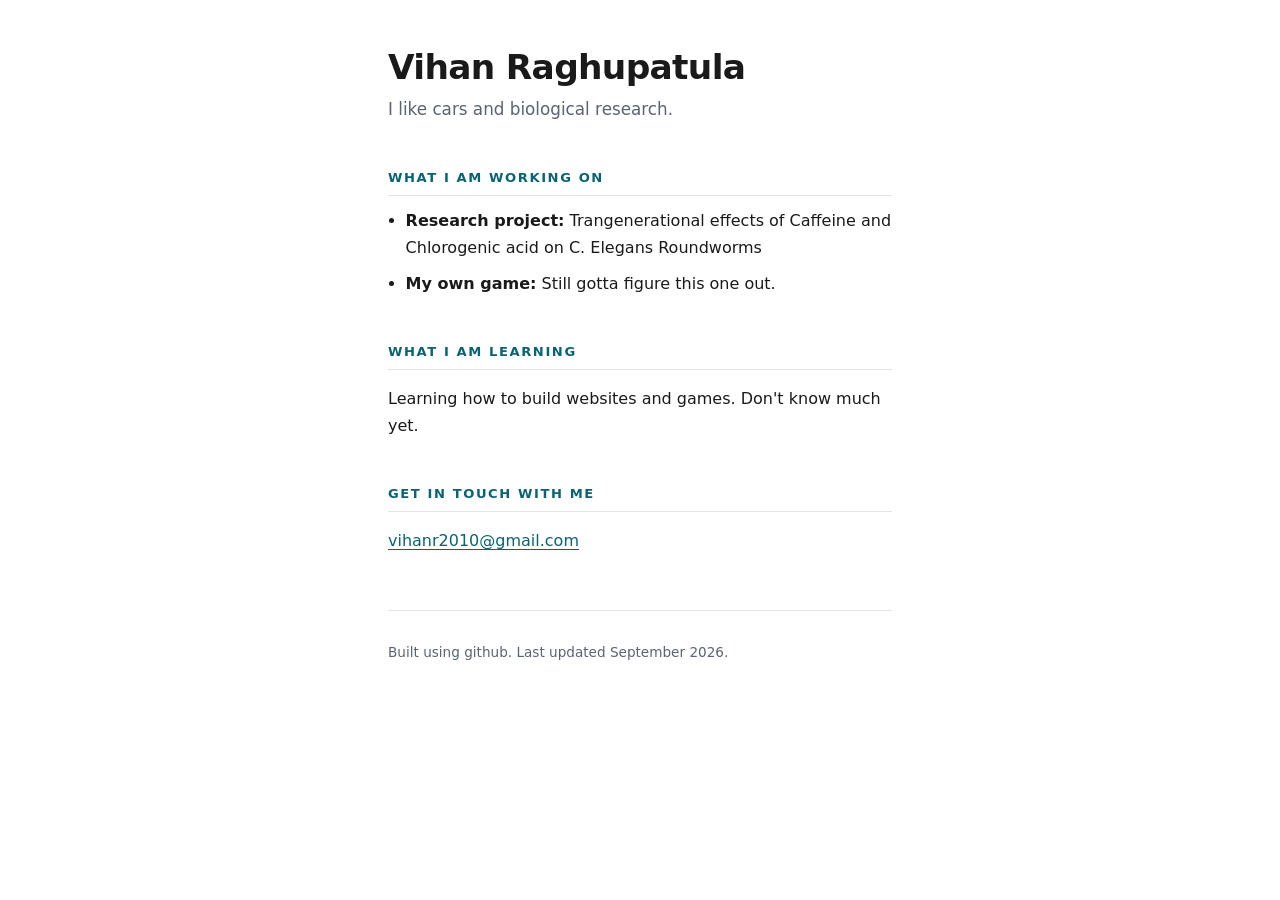
==== index.html @ f2534798 "MORE INFO" ====
<!doctype html>
<html lang="en">

<head>
  <meta charset="utf-8">
  <meta name="viewport" content="width=device-width, initial-scale=1">

  <!-- CHANGE THIS. It is the name on the browser tab, and it is what Google shows. -->
  <title>Vihan Raghupatula — What I'm doing</title>

  <!-- CHANGE THIS TOO. One sentence. It is what shows under your link when someone shares it. -->
  <meta name="description" content="About me">

  <link rel="stylesheet" href="styles.css">
</head>

<body>

  <header>
    <!-- Exactly ONE h1 on the page. It is your name. -->
    <h1>Vihan Raghupatula</h1>
    <p class="tagline">I like cars and biological research.</p>
  </header>

  <main>

    <section>
      <h2>What I am working on</h2>
      <ul>
        <li><strong>Research project:</strong> Trangenerational effects of Caffeine and Chlorogenic acid on C. Elegans Roundworms</li>
        <li><strong>My own game:</strong> Still gotta figure this one out.</li>
      </ul>
    </section>

    <section>
      <h2>What I am learning</h2>
      <p>
        Learning how to build websites and games. Don't know much yet.
      </p>
    </section>

    <section>
      <h2>Get in touch with me</h2>
      <!--
        Put an email you will still control after graduation. If you only have the school one
        today, that is fine — put it in, and change it later. That is what commits are for.
      -->
      <p><a href="mailto:vihanr2010@gmail.com">vihanr2010@gmail.com</a></p>
    </section>

  </main>

  <footer>
    <p>Built using github. Last updated <!-- change this when you change the page --> September 2026.</p>
  </footer>

</body>

</html>
---- styles.css ----
/* ============================================================
   styles.css — this is YOURS to change. That is the point.
   Every value below is a decision somebody made. Change one,
   commit, and look at what happened.
   ============================================================ */

/* The custom properties. Change a colour ONCE here and it
   changes everywhere it is used further down. */
:root {
  --ink:        #1a1a1a;   /* body text */
  --muted:      #5a6472;   /* quieter text */
  --accent:     #0a6373;   /* links and rules — make this yours */
  --paper:      #ffffff;
  --line:       #e2e6ec;
  --measure:    34rem;     /* how wide a line of text gets before it wraps */
}

/* A sensible reset. Without border-box, padding makes boxes
   wider than you asked for, and nothing lines up. */
*, *::before, *::after { box-sizing: border-box; }

body {
  margin: 0 auto;
  padding: 3rem 1.25rem 4rem;
  max-width: var(--measure);
  background: var(--paper);
  color: var(--ink);
  font: 1rem/1.65 system-ui, -apple-system, "Segoe UI", Roboto, sans-serif;
}

h1 {
  margin: 0;
  font-size: 2.15rem;
  line-height: 1.15;
  letter-spacing: -0.02em;
}

.tagline {
  margin: 0.5rem 0 0;
  color: var(--muted);
  font-size: 1.05rem;
}

h2 {
  margin: 2.75rem 0 0.75rem;
  padding-bottom: 0.4rem;
  border-bottom: 1px solid var(--line);
  font-size: 0.82rem;
  font-weight: 700;
  letter-spacing: 0.12em;
  text-transform: uppercase;
  color: var(--accent);
}

ul { margin: 0; padding-left: 1.1rem; }
li { margin-bottom: 0.6rem; }

a {
  color: var(--accent);
  text-underline-offset: 3px;
}
a:hover { text-decoration: none; }

footer {
  margin-top: 3.5rem;
  padding-top: 1rem;
  border-top: 1px solid var(--line);
  color: var(--muted);
  font-size: 0.85rem;
}

/* Someone reading this on a phone is the common case, not the
   edge case. Test it there before you call the page done. */
@media (max-width: 30rem) {
  body { padding-top: 2rem; }
  h1   { font-size: 1.8rem; }
}
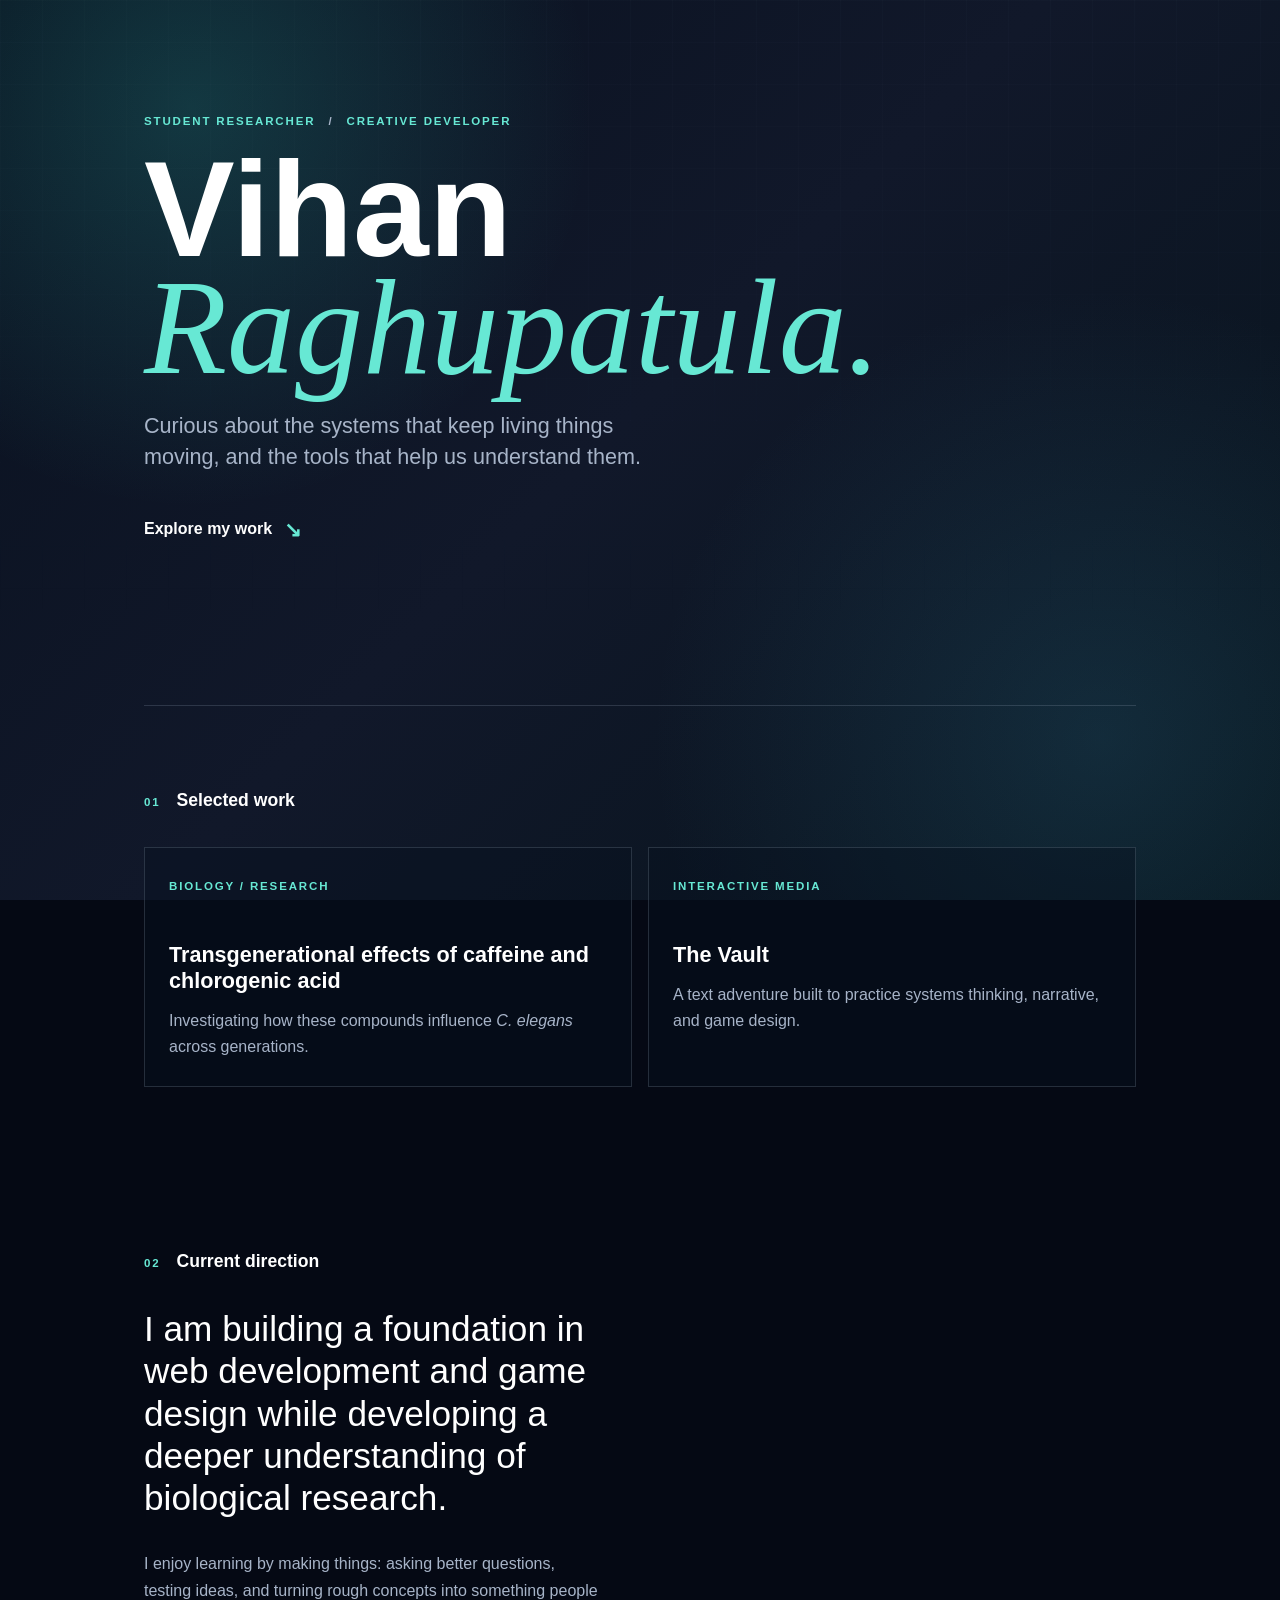
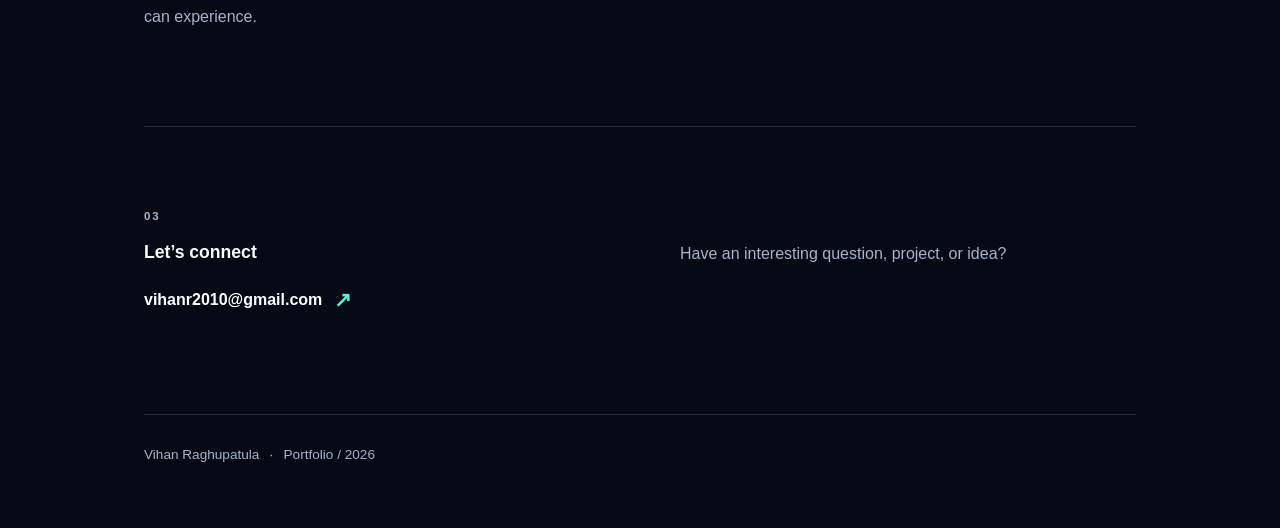
==== commit 3f7c87ce: "PEAK" ====
--- a/index.html
+++ b/index.html
@@ -5,53 +5,70 @@
   <meta charset="utf-8">
   <meta name="viewport" content="width=device-width, initial-scale=1">
 
-  <!-- CHANGE THIS. It is the name on the browser tab, and it is what Google shows. -->
-  <title>Vihan Raghupatula — What I'm doing</title>
+  <title>Vihan Raghupatula | Student Researcher &amp; Developer</title>
 
-  <!-- CHANGE THIS TOO. One sentence. It is what shows under your link when someone shares it. -->
-  <meta name="description" content="About me">
+  <meta name="description"
+    content="The portfolio of Vihan Raghupatula, a student researcher and developer exploring biology, games, and the web.">
 
   <link rel="stylesheet" href="styles.css">
 </head>
 
 <body>
 
-  <header>
-    <!-- Exactly ONE h1 on the page. It is your name. -->
-    <h1>Vihan Raghupatula</h1>
-    <p class="tagline">I like cars and biological research.</p>
+  <header class="hero">
+    <p class="eyebrow">Student researcher <span>/</span> creative developer</p>
+    <h1>Vihan<br><em>Raghupatula.</em></h1>
+    <p class="tagline">Curious about the systems that keep living things moving, and the tools that help us understand
+      them.</p>
+    <a class="hero-link" href="#work">Explore my work <span aria-hidden="true">↘</span></a>
   </header>
 
   <main>
 
-    <section>
-      <h2>What I am working on</h2>
+    <section id="work" class="work-section">
+      <div class="section-heading">
+        <p class="section-number">01</p>
+        <h2>Selected work</h2>
+      </div>
       <ul>
-        <li><strong>Research project:</strong> Trangenerational effects of Caffeine and Chlorogenic acid on C. Elegans Roundworms</li>
-        <li><strong>My own game:</strong> Still gotta figure this one out.</li>
+        <li class="project">
+          <span class="project-type">Biology / Research</span>
+          <strong>Transgenerational effects of caffeine and chlorogenic acid</strong>
+          <p>Investigating how these compounds influence <em>C. elegans</em> across generations.</p>
+        </li>
+        <li class="project">
+          <span class="project-type">Interactive media</span>
+          <strong>The Vault</strong>
+          <p>A text adventure built to practice systems thinking, narrative, and game design.</p>
+        </li>
       </ul>
     </section>
 
-    <section>
-      <h2>What I am learning</h2>
-      <p>
-        Learning how to build websites and games. Don't know much yet.
-      </p>
+    <section class="about-section">
+      <div class="section-heading">
+        <p class="section-number">02</p>
+        <h2>Current direction</h2>
+      </div>
+      <p class="statement">I am building a foundation in web development and game design while developing a deeper
+        understanding of biological research.</p>
+      <p class="supporting-text">I enjoy learning by making things: asking better questions, testing ideas, and turning
+        rough concepts into something people can experience.</p>
     </section>
 
-    <section>
-      <h2>Get in touch with me</h2>
-      <!--
-        Put an email you will still control after graduation. If you only have the school one
-        today, that is fine — put it in, and change it later. That is what commits are for.
-      -->
-      <p><a href="mailto:vihanr2010@gmail.com">vihanr2010@gmail.com</a></p>
+    <section class="contact-section">
+      <div>
+        <p class="section-number">03</p>
+        <h2>Let’s connect</h2>
+      </div>
+      <p>Have an interesting question, project, or idea?</p>
+      <a class="contact-link" href="mailto:vihanr2010@gmail.com">vihanr2010@gmail.com <span
+          aria-hidden="true">↗</span></a>
     </section>
 
   </main>
 
   <footer>
-    <p>Built using github. Last updated <!-- change this when you change the page --> September 2026.</p>
+    <p>Vihan Raghupatula <span>·</span> Portfolio / 2026</p>
   </footer>
 
 </body>
--- a/styles.css
+++ b/styles.css
@@ -7,71 +7,314 @@
 /* The custom properties. Change a colour ONCE here and it
    changes everywhere it is used further down. */
 :root {
-  --ink:        #1a1a1a;   /* body text */
-  --muted:      #5a6472;   /* quieter text */
-  --accent:     #0a6373;   /* links and rules — make this yours */
-  --paper:      #ffffff;
-  --line:       #e2e6ec;
-  --measure:    34rem;     /* how wide a line of text gets before it wraps */
+  --ink: #ffffff;
+  --muted: #a7b4c8;
+  --accent: #67e8d4;
+  --paper: #09111f;
+  --line: #4ba3c7;
+  --measure: 70rem;
+  --soft-line: rgba(167, 180, 200, 0.2);
 }
 
 /* A sensible reset. Without border-box, padding makes boxes
    wider than you asked for, and nothing lines up. */
-*, *::before, *::after { box-sizing: border-box; }
+html {
+  min-height: 100%;
+  background: #050914;
+}
+
+*,
+*::before,
+*::after {
+  box-sizing: border-box;
+}
 
 body {
+  position: relative;
+  isolation: isolate;
+  min-height: 100vh;
   margin: 0 auto;
-  padding: 3rem 1.25rem 4rem;
+  padding: 2.5rem clamp(1.25rem, 5vw, 5rem) 3rem;
   max-width: var(--measure);
-  background: var(--paper);
+  background: transparent;
   color: var(--ink);
-  font: 1rem/1.65 system-ui, -apple-system, "Segoe UI", Roboto, sans-serif;
+  font: 1rem/1.65 "Avenir Next", "Segoe UI", sans-serif;
+}
+
+body::before,
+body::after {
+  position: fixed;
+  inset: 0;
+  z-index: -1;
+  pointer-events: none;
+  content: "";
+}
+
+body::before {
+  background:
+    radial-gradient(circle at 15% 12%, rgba(50, 205, 190, 0.2), transparent 25rem),
+    radial-gradient(circle at 86% 82%, rgba(54, 132, 165, 0.2), transparent 28rem),
+    linear-gradient(135deg, #09111f 0%, #11182a 48%, #07141c 100%);
+  animation: atmosphere 14s ease-in-out infinite alternate;
+}
+
+body::after {
+  opacity: 0.3;
+  background-image:
+    linear-gradient(rgba(167, 180, 200, 0.08) 1px, transparent 1px),
+    linear-gradient(90deg, rgba(167, 180, 200, 0.08) 1px, transparent 1px);
+  background-size: 42px 42px;
+  mask-image: linear-gradient(to bottom, black, transparent 82%);
+}
+
+@keyframes atmosphere {
+  from {
+    filter: hue-rotate(0deg) saturate(0.95);
+  }
+
+  to {
+    filter: hue-rotate(6deg) saturate(1.15);
+  }
 }
 
 h1 {
-  margin: 0;
-  font-size: 2.15rem;
-  line-height: 1.15;
-  letter-spacing: -0.02em;
+  max-width: 9ch;
+  margin: 1.25rem 0 1.5rem;
+  font-size: clamp(4rem, 11vw, 8.5rem);
+  line-height: 0.86;
+  letter-spacing: 0;
+  font-weight: 600;
+}
+
+h1 em {
+  color: var(--accent);
+  font-family: Georgia, serif;
+  font-weight: 400;
 }
 
 .tagline {
-  margin: 0.5rem 0 0;
+  max-width: 32rem;
+  margin: 0;
   color: var(--muted);
-  font-size: 1.05rem;
+  font-size: clamp(1.1rem, 2vw, 1.35rem);
+  line-height: 1.45;
+}
+
+.hero {
+  min-height: 74vh;
+  padding: 8vh 0 5rem;
+  border-bottom: 1px solid var(--soft-line);
+}
+
+.eyebrow,
+.project-type,
+.section-number {
+  margin: 0;
+  color: var(--accent);
+  font-size: 0.72rem;
+  font-weight: 700;
+  letter-spacing: 0.16em;
+  text-transform: uppercase;
+}
+
+.eyebrow span {
+  margin: 0 0.5rem;
+  color: var(--muted);
+}
+
+.hero-link,
+.contact-link {
+  display: inline-flex;
+  align-items: center;
+  gap: 0.75rem;
+  margin-top: 2.5rem;
+  color: var(--ink);
+  font-weight: 700;
+  text-decoration: none;
+}
+
+.hero-link span,
+.contact-link span {
+  color: var(--accent);
+  font-size: 1.3em;
+  transition: transform 180ms ease;
+}
+
+.hero-link:hover span,
+.contact-link:hover span {
+  transform: translate(0.2rem, 0.2rem);
+}
+
+main {
+  display: grid;
+  grid-template-columns: 1fr 1fr;
+  gap: 0 5rem;
+}
+
+.work-section,
+.about-section,
+.contact-section {
+  padding: 5rem 0;
+}
+
+.work-section {
+  grid-column: 1 / -1;
+}
+
+.section-heading {
+  display: flex;
+  align-items: baseline;
+  gap: 1rem;
+  margin-bottom: 2rem;
 }
 
 h2 {
-  margin: 2.75rem 0 0.75rem;
-  padding-bottom: 0.4rem;
-  border-bottom: 1px solid var(--line);
-  font-size: 0.82rem;
+  margin: 0;
+  font-size: 1.1rem;
   font-weight: 700;
-  letter-spacing: 0.12em;
-  text-transform: uppercase;
-  color: var(--accent);
-}
-
-ul { margin: 0; padding-left: 1.1rem; }
-li { margin-bottom: 0.6rem; }
+  letter-spacing: 0;
+}
+
+ul {
+  display: grid;
+  grid-template-columns: repeat(2, 1fr);
+  gap: 1rem;
+  margin: 0;
+  padding: 0;
+  list-style: none;
+}
+
+.project {
+  min-height: 15rem;
+  padding: 1.5rem;
+  border: 1px solid var(--soft-line);
+  background: rgba(9, 17, 31, 0.42);
+  transition: border-color 180ms ease, transform 180ms ease;
+}
+
+.project:hover {
+  border-color: var(--accent);
+  transform: translateY(-0.25rem);
+}
+
+.project strong {
+  display: block;
+  margin-top: 2.75rem;
+  font-size: 1.35rem;
+  line-height: 1.2;
+}
+
+.project p,
+.contact-section p,
+.supporting-text {
+  color: var(--muted);
+}
+
+.project p {
+  margin: 0.85rem 0 0;
+}
+
+.statement {
+  margin: 0;
+  font-size: clamp(1.45rem, 3vw, 2.2rem);
+  line-height: 1.2;
+}
+
+.supporting-text {
+  margin-top: 2rem;
+}
+
+.contact-section {
+  grid-column: 1 / -1;
+  display: grid;
+  grid-template-columns: 1fr 1fr;
+  gap: 0 5rem;
+  border-top: 1px solid var(--soft-line);
+}
+
+.contact-section h2 {
+  margin-top: 0.75rem;
+}
+
+.contact-section>p {
+  margin: 0;
+  align-self: end;
+}
+
+.contact-link {
+  margin-top: 1rem;
+}
 
 a {
   color: var(--accent);
   text-underline-offset: 3px;
 }
-a:hover { text-decoration: none; }
+
+a:hover {
+  text-decoration: none;
+}
 
 footer {
-  margin-top: 3.5rem;
+  margin-top: 1rem;
   padding-top: 1rem;
-  border-top: 1px solid var(--line);
+  border-top: 1px solid var(--soft-line);
   color: var(--muted);
   font-size: 0.85rem;
+}
+
+footer span {
+  padding: 0 0.4rem;
+  color: var(--accent);
 }
 
 /* Someone reading this on a phone is the common case, not the
    edge case. Test it there before you call the page done. */
 @media (max-width: 30rem) {
-  body { padding-top: 2rem; }
-  h1   { font-size: 1.8rem; }
-}
+  body {
+    padding-top: 1.5rem;
+  }
+
+  h1 {
+    font-size: 4.5rem;
+  }
+
+  .hero {
+    min-height: 78vh;
+  }
+
+  main,
+  .contact-section,
+  ul {
+    grid-template-columns: 1fr;
+  }
+
+  .work-section,
+  .about-section,
+  .contact-section {
+    padding: 3.5rem 0;
+  }
+
+  .contact-section>p {
+    margin-top: 2rem;
+  }
+
+  .project {
+    min-height: auto;
+  }
+
+  .project strong {
+    margin-top: 2rem;
+  }
+}
+
+@media (prefers-reduced-motion: reduce) {
+
+  *,
+  *::before,
+  *::after {
+    scroll-behavior: auto !important;
+    animation-duration: 0.01ms !important;
+    animation-iteration-count: 1 !important;
+    transition-duration: 0.01ms !important;
+  }
+}
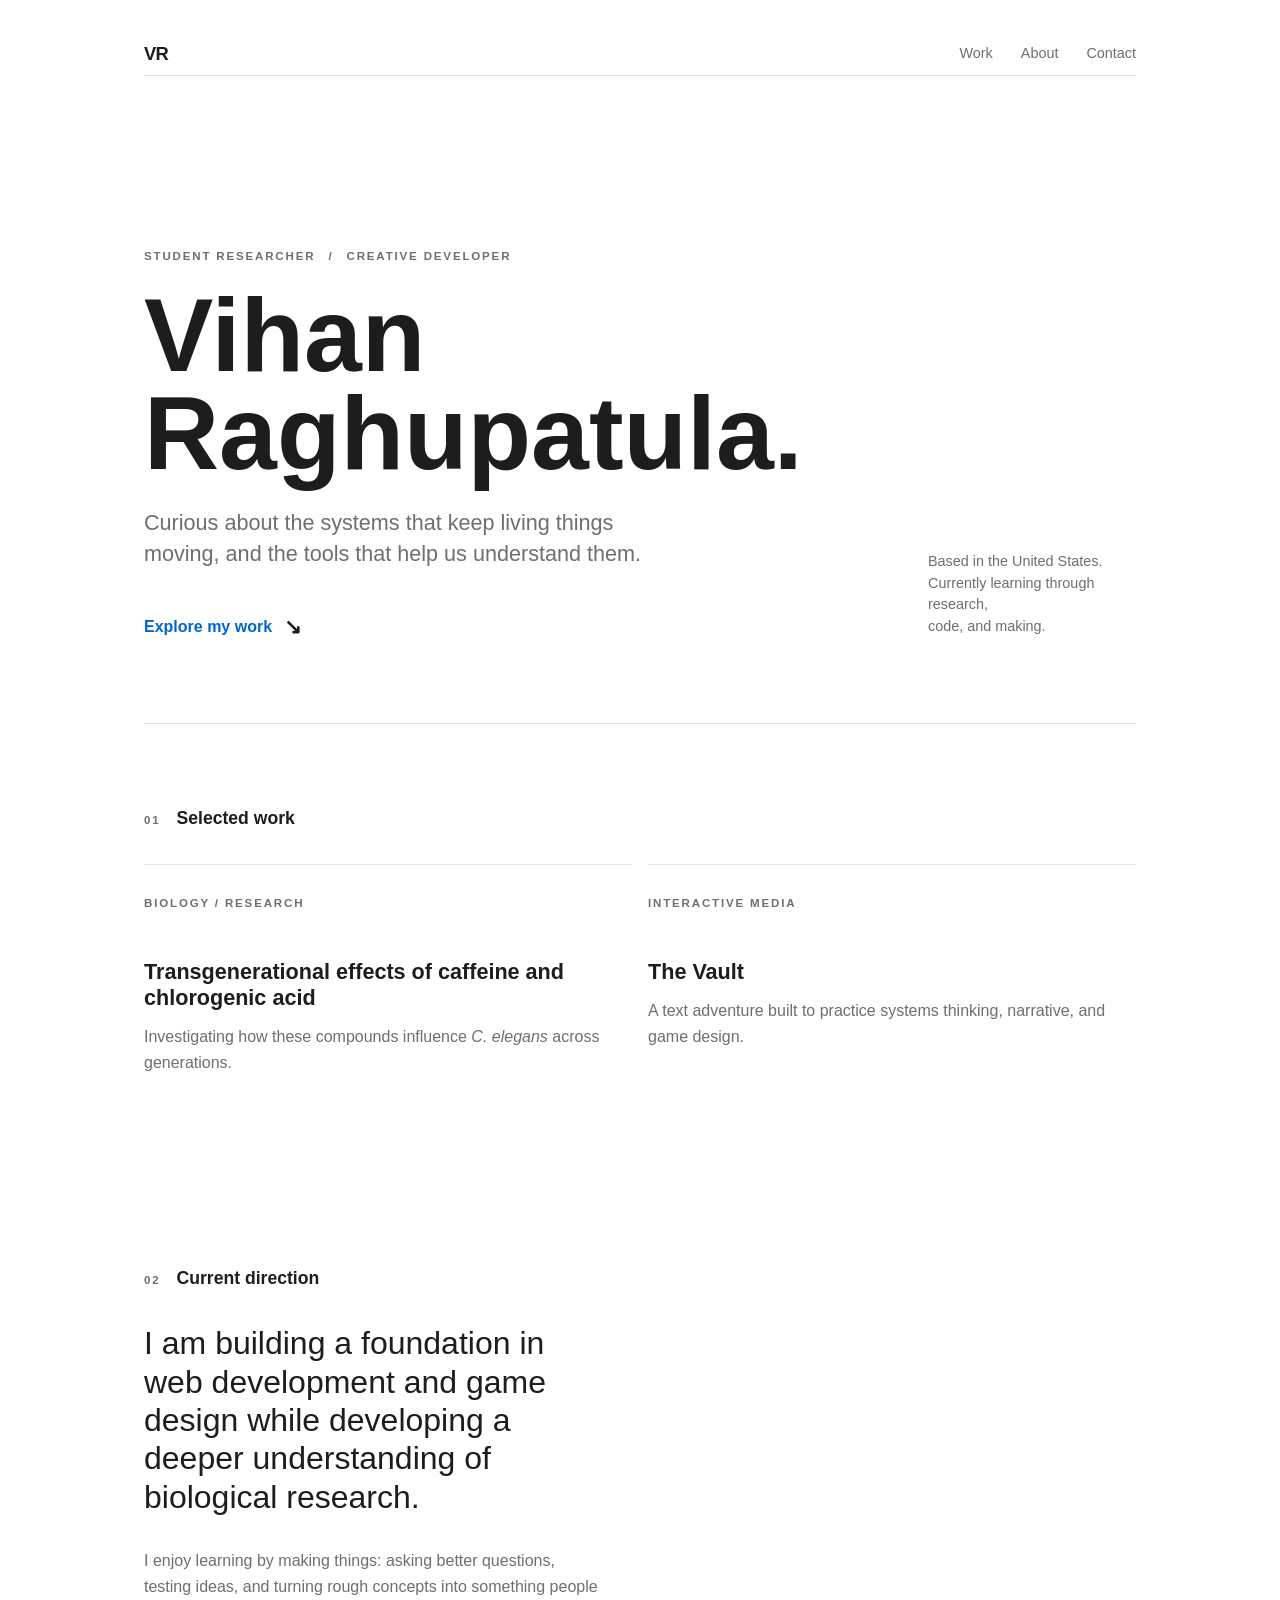
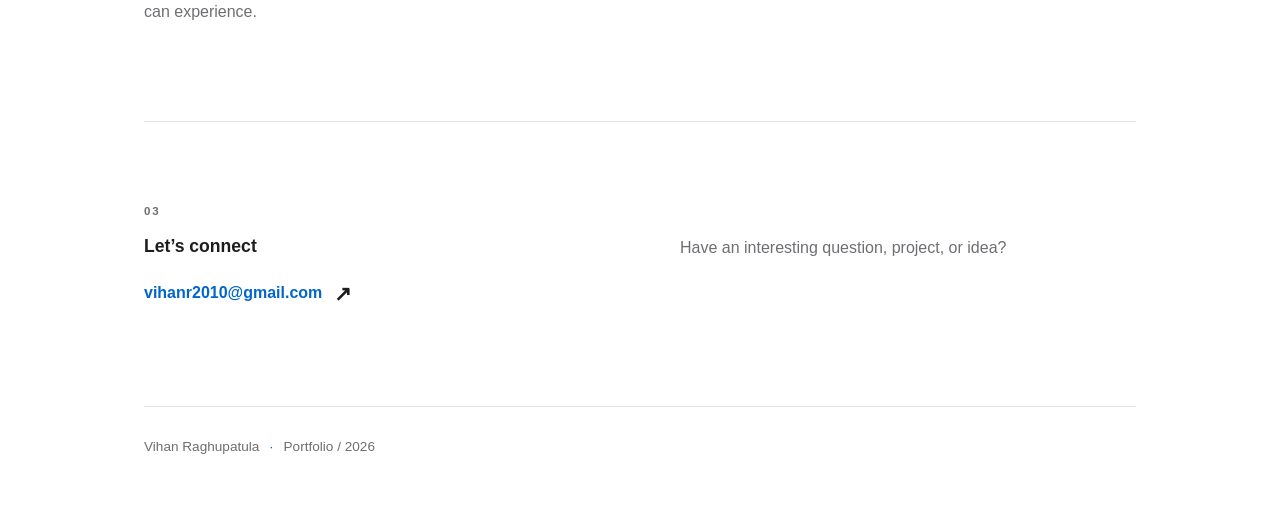
==== commit 785e4831: "APPLE" ====
--- a/index.html
+++ b/index.html
@@ -15,12 +15,24 @@
 
 <body>
 
+  <nav class="site-nav" aria-label="Primary navigation">
+    <a class="brand" href="index.html">VR</a>
+    <div class="nav-links">
+      <a href="#work">Work</a>
+      <a href="#about">About</a>
+      <a href="#contact">Contact</a>
+    </div>
+  </nav>
+
   <header class="hero">
-    <p class="eyebrow">Student researcher <span>/</span> creative developer</p>
-    <h1>Vihan<br><em>Raghupatula.</em></h1>
-    <p class="tagline">Curious about the systems that keep living things moving, and the tools that help us understand
-      them.</p>
-    <a class="hero-link" href="#work">Explore my work <span aria-hidden="true">↘</span></a>
+    <div class="hero-copy">
+      <p class="eyebrow">Student researcher <span>/</span> creative developer</p>
+      <h1>Vihan<br><em>Raghupatula.</em></h1>
+      <p class="tagline">Curious about the systems that keep living things moving, and the tools that help us understand
+        them.</p>
+      <a class="hero-link" href="#work">Explore my work <span aria-hidden="true">↘</span></a>
+    </div>
+    <p class="hero-note">Based in the United States.<br>Currently learning through research,<br>code, and making.</p>
   </header>
 
   <main>
@@ -44,7 +56,7 @@
       </ul>
     </section>
 
-    <section class="about-section">
+    <section id="about" class="about-section">
       <div class="section-heading">
         <p class="section-number">02</p>
         <h2>Current direction</h2>
@@ -55,7 +67,7 @@
         rough concepts into something people can experience.</p>
     </section>
 
-    <section class="contact-section">
+    <section id="contact" class="contact-section">
       <div>
         <p class="section-number">03</p>
         <h2>Let’s connect</h2>
--- a/styles.css
+++ b/styles.css
@@ -7,20 +7,21 @@
 /* The custom properties. Change a colour ONCE here and it
    changes everywhere it is used further down. */
 :root {
-  --ink: #ffffff;
-  --muted: #a7b4c8;
-  --accent: #67e8d4;
-  --paper: #09111f;
-  --line: #4ba3c7;
+  --ink: #1d1d1f;
+  --muted: #6e6e73;
+  --accent: #06c;
+  --paper: #fff;
+  --line: #d2d2d7;
   --measure: 70rem;
-  --soft-line: rgba(167, 180, 200, 0.2);
+  --soft-line: #e5e5e7;
 }
 
 /* A sensible reset. Without border-box, padding makes boxes
    wider than you asked for, and nothing lines up. */
 html {
   min-height: 100%;
-  background: #050914;
+  background: var(--paper);
+  scroll-behavior: smooth;
 }
 
 *,
@@ -30,87 +31,88 @@
 }
 
 body {
-  position: relative;
-  isolation: isolate;
   min-height: 100vh;
   margin: 0 auto;
-  padding: 2.5rem clamp(1.25rem, 5vw, 5rem) 3rem;
+  padding: 2rem clamp(1.25rem, 5vw, 4rem) 3rem;
   max-width: var(--measure);
-  background: transparent;
+  background: var(--paper);
   color: var(--ink);
-  font: 1rem/1.65 "Avenir Next", "Segoe UI", sans-serif;
-}
-
-body::before,
-body::after {
-  position: fixed;
-  inset: 0;
-  z-index: -1;
-  pointer-events: none;
-  content: "";
-}
-
-body::before {
-  background:
-    radial-gradient(circle at 15% 12%, rgba(50, 205, 190, 0.2), transparent 25rem),
-    radial-gradient(circle at 86% 82%, rgba(54, 132, 165, 0.2), transparent 28rem),
-    linear-gradient(135deg, #09111f 0%, #11182a 48%, #07141c 100%);
-  animation: atmosphere 14s ease-in-out infinite alternate;
-}
-
-body::after {
-  opacity: 0.3;
-  background-image:
-    linear-gradient(rgba(167, 180, 200, 0.08) 1px, transparent 1px),
-    linear-gradient(90deg, rgba(167, 180, 200, 0.08) 1px, transparent 1px);
-  background-size: 42px 42px;
-  mask-image: linear-gradient(to bottom, black, transparent 82%);
-}
-
-@keyframes atmosphere {
-  from {
-    filter: hue-rotate(0deg) saturate(0.95);
-  }
-
-  to {
-    filter: hue-rotate(6deg) saturate(1.15);
-  }
-}
+  font: 1rem/1.6 -apple-system, BlinkMacSystemFont, "SF Pro Text", "Helvetica Neue", sans-serif;
+}
+
+.site-nav {
+  display: flex;
+  align-items: center;
+  justify-content: space-between;
+  min-height: 2.75rem;
+  border-bottom: 1px solid var(--soft-line);
+}
+
+.brand {
+  color: var(--ink);
+  font-size: 1.15rem;
+  font-weight: 700;
+  letter-spacing: -0.04em;
+  text-decoration: none;
+}
+
+.nav-links {
+  display: flex;
+  gap: 1.75rem;
+}
+
+.nav-links a {
+  color: var(--muted);
+  font-size: 0.9rem;
+  text-decoration: none;
+}
+
+.nav-links a:hover { color: var(--ink); }
 
 h1 {
-  max-width: 9ch;
+  max-width: 12ch;
   margin: 1.25rem 0 1.5rem;
-  font-size: clamp(4rem, 11vw, 8.5rem);
-  line-height: 0.86;
+  font-size: 6.5rem;
+  line-height: 0.95;
   letter-spacing: 0;
-  font-weight: 600;
+  font-weight: 700;
 }
 
 h1 em {
-  color: var(--accent);
-  font-family: Georgia, serif;
-  font-weight: 400;
+  color: var(--ink);
+  font-style: normal;
 }
 
 .tagline {
-  max-width: 32rem;
-  margin: 0;
-  color: var(--muted);
-  font-size: clamp(1.1rem, 2vw, 1.35rem);
+  max-width: 34rem;
+  margin: 0;
+  color: var(--muted);
+  font-size: 1.35rem;
   line-height: 1.45;
 }
 
 .hero {
-  min-height: 74vh;
-  padding: 8vh 0 5rem;
+  display: grid;
+  grid-template-columns: minmax(0, 1fr) 13rem;
+  align-items: end;
+  gap: 3rem;
+  min-height: 72vh;
+  padding: 14vh 0 5rem;
   border-bottom: 1px solid var(--soft-line);
+}
+
+.hero-note {
+  margin: 0 0 0.35rem;
+  color: var(--muted);
+  font-size: 0.9rem;
+  line-height: 1.5;
 }
 
 .eyebrow,
 .project-type,
 .section-number {
   margin: 0;
-  color: var(--accent);
+  color: var(--muted);
   font-size: 0.72rem;
   font-weight: 700;
   letter-spacing: 0.16em;
@@ -128,14 +130,16 @@
   align-items: center;
   gap: 0.75rem;
   margin-top: 2.5rem;
-  color: var(--ink);
+  color: var(--accent);
   font-weight: 700;
   text-decoration: none;
 }
+
+.contact-link:hover { text-decoration: underline; }
 
 .hero-link span,
 .contact-link span {
-  color: var(--accent);
+  color: var(--ink);
   font-size: 1.3em;
   transition: transform 180ms ease;
 }
@@ -186,15 +190,15 @@
 
 .project {
   min-height: 15rem;
-  padding: 1.5rem;
-  border: 1px solid var(--soft-line);
-  background: rgba(9, 17, 31, 0.42);
+  padding: 1.5rem 0;
+  border-top: 1px solid var(--soft-line);
+  background: transparent;
   transition: border-color 180ms ease, transform 180ms ease;
 }
 
 .project:hover {
-  border-color: var(--accent);
-  transform: translateY(-0.25rem);
+  border-color: var(--ink);
+  transform: none;
 }
 
 .project strong {
@@ -216,7 +220,7 @@
 
 .statement {
   margin: 0;
-  font-size: clamp(1.45rem, 3vw, 2.2rem);
+  font-size: 2rem;
   line-height: 1.2;
 }
 
@@ -276,6 +280,17 @@
 
   h1 {
     font-size: 4.5rem;
+  }
+
+  .nav-links { gap: 0.85rem; }
+
+  .hero {
+    display: block;
+    min-height: 78vh;
+  }
+
+  .hero-note {
+    margin-top: 3rem;
   }
 
   .hero {
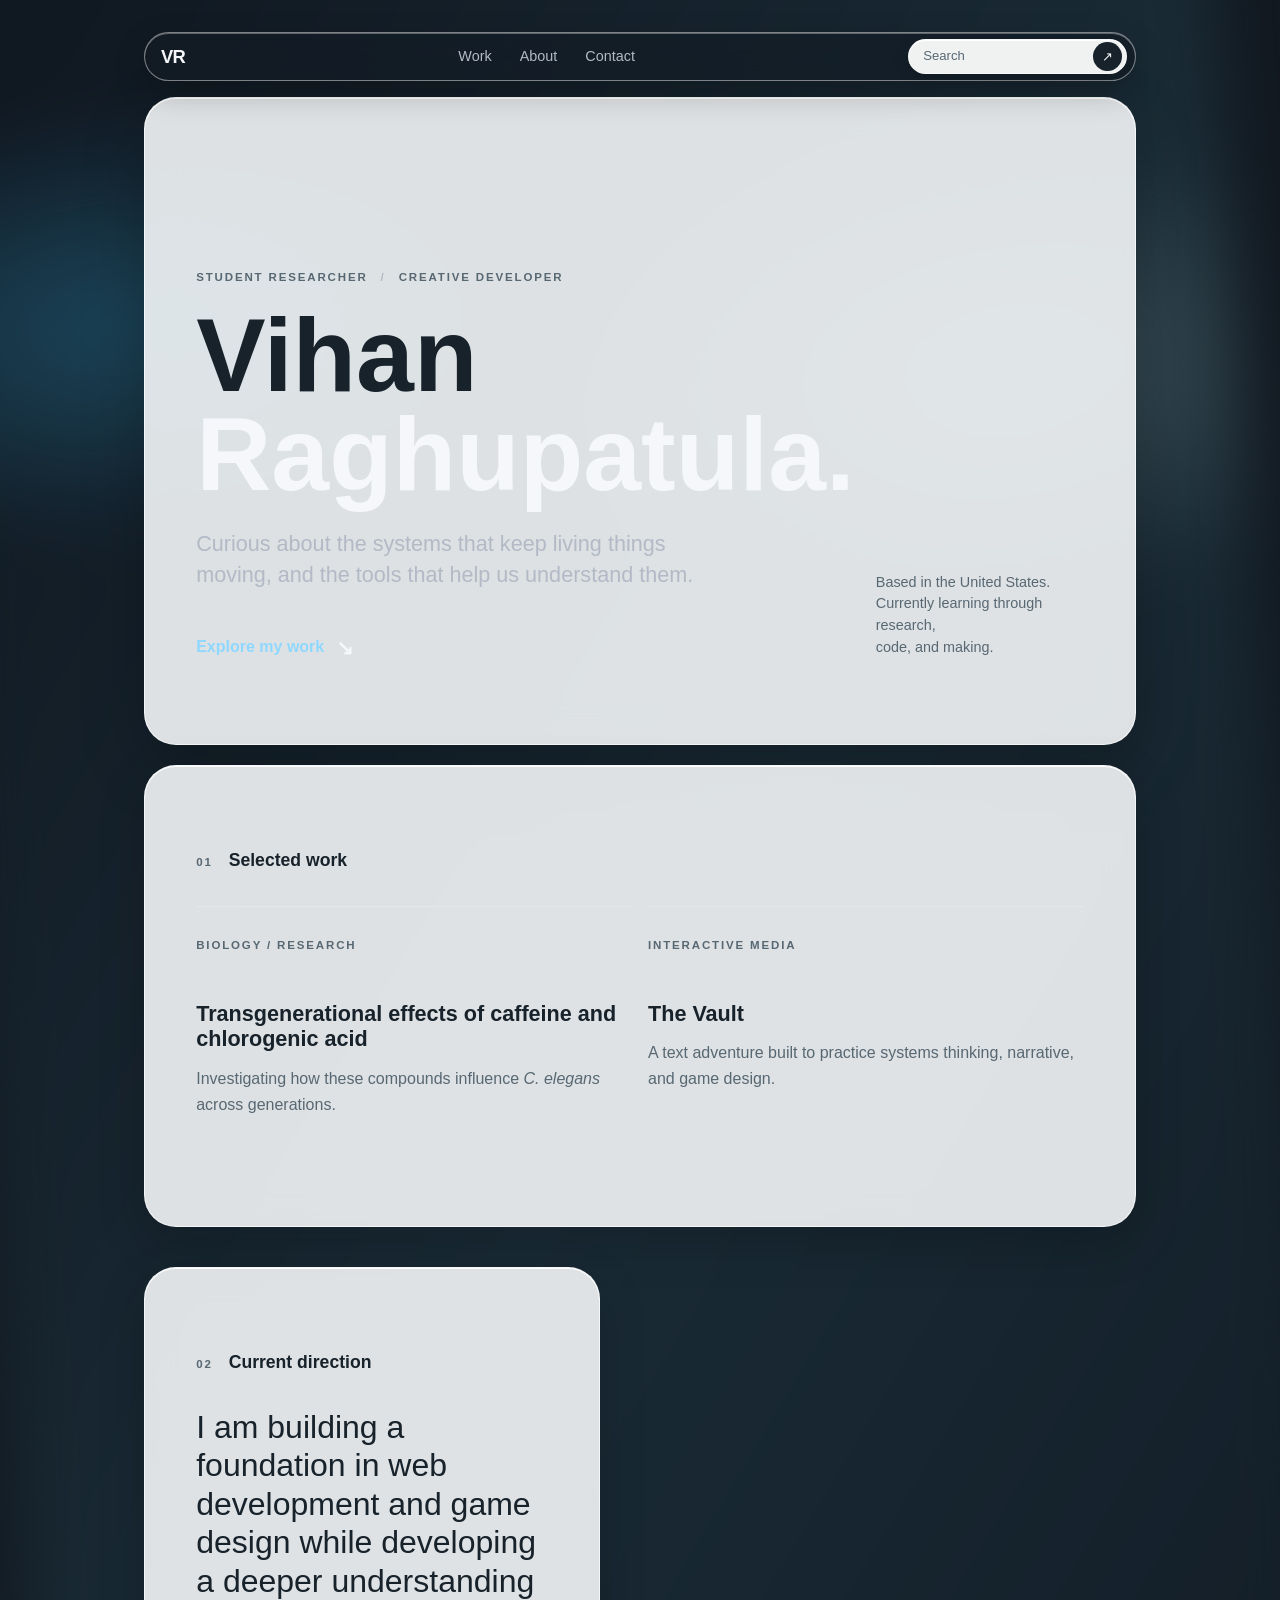
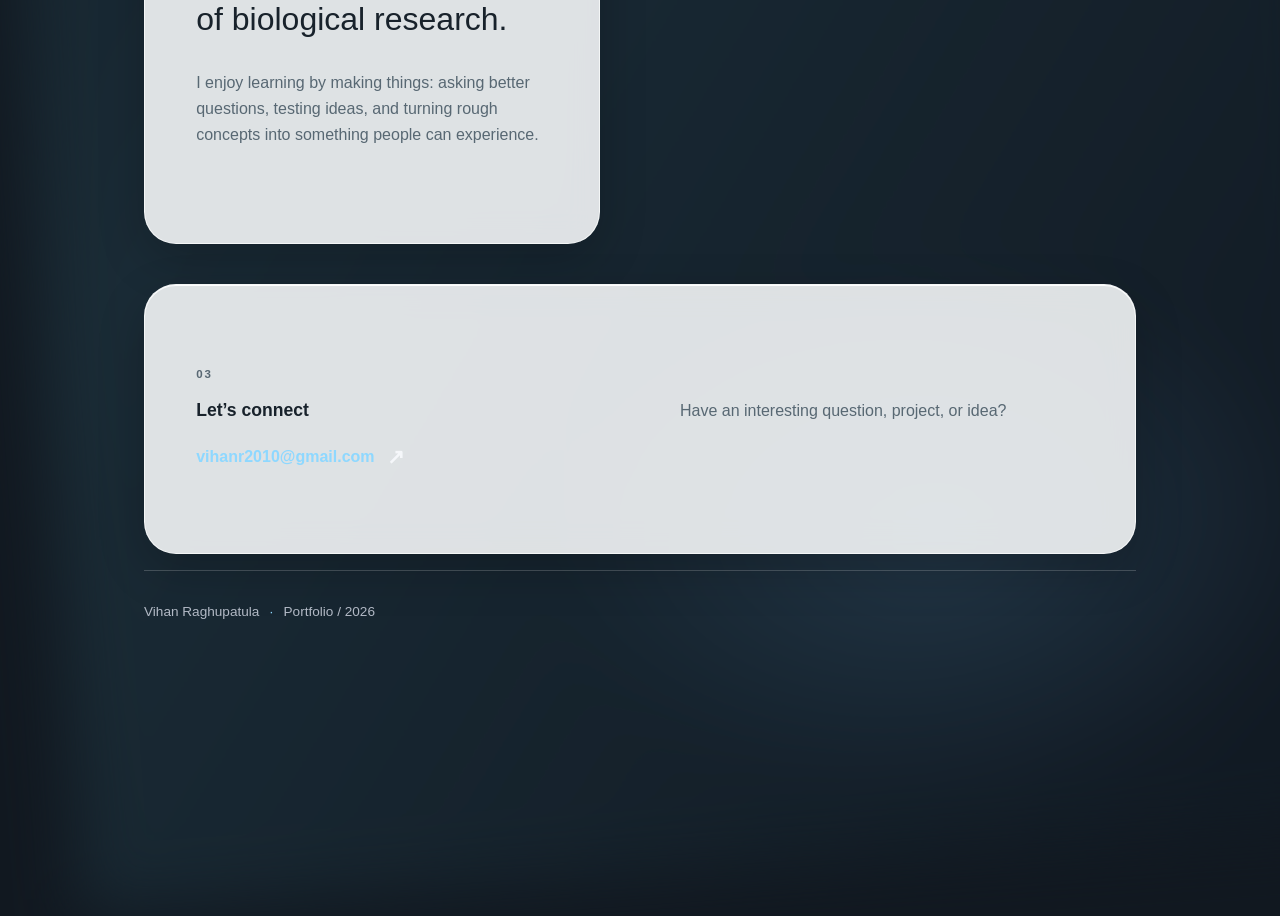
==== commit db1f64f1: "Dark Mode" ====
--- a/index.html
+++ b/index.html
@@ -22,6 +22,11 @@
       <a href="#about">About</a>
       <a href="#contact">Contact</a>
     </div>
+    <form class="search" role="search" action="#work">
+      <label class="sr-only" for="site-search">Search this page</label>
+      <input id="site-search" type="search" name="q" placeholder="Search" autocomplete="off">
+      <button type="submit" aria-label="Search">↗</button>
+    </form>
   </nav>
 
   <header class="hero">
--- a/styles.css
+++ b/styles.css
@@ -7,20 +7,24 @@
 /* The custom properties. Change a colour ONCE here and it
    changes everywhere it is used further down. */
 :root {
-  --ink: #1d1d1f;
-  --muted: #6e6e73;
-  --accent: #06c;
-  --paper: #fff;
-  --line: #d2d2d7;
+  --ink: #f5f7fa;
+  --muted: #b3bac6;
+  --accent: #8ed8ff;
+  --paper: #f4f7f8;
+  --line: rgba(255, 255, 255, 0.28);
   --measure: 70rem;
-  --soft-line: #e5e5e7;
+  --soft-line: rgba(255, 255, 255, 0.2);
+  --glass: rgba(244, 247, 248, 0.9);
+  --glass-strong: rgba(248, 250, 250, 0.97);
+  --glass-ink: #18222b;
+  --glass-muted: #586873;
 }
 
 /* A sensible reset. Without border-box, padding makes boxes
    wider than you asked for, and nothing lines up. */
 html {
   min-height: 100%;
-  background: var(--paper);
+  background: #111820;
   scroll-behavior: smooth;
 }
 
@@ -31,21 +35,59 @@
 }
 
 body {
+  position: relative;
+  isolation: isolate;
   min-height: 100vh;
   margin: 0 auto;
   padding: 2rem clamp(1.25rem, 5vw, 4rem) 3rem;
   max-width: var(--measure);
-  background: var(--paper);
+  background: transparent;
   color: var(--ink);
-  font: 1rem/1.6 -apple-system, BlinkMacSystemFont, "SF Pro Text", "Helvetica Neue", sans-serif;
+  font: 1rem/1.6 "Avenir Next", Avenir, "Segoe UI", sans-serif;
+}
+
+body::before {
+  position: absolute;
+  inset: -4%;
+  z-index: -1;
+  min-height: 108%;
+  pointer-events: none;
+  content: "";
+  background:
+    radial-gradient(ellipse 34rem 18rem at 14% 18%, rgba(54, 143, 181, 0.34), transparent 70%),
+    radial-gradient(ellipse 38rem 20rem at 82% 22%, rgba(176, 206, 210, 0.22), transparent 68%),
+    radial-gradient(ellipse 32rem 22rem at 68% 88%, rgba(69, 103, 130, 0.3), transparent 70%),
+    linear-gradient(125deg, #111820 8%, #1c2b34 48%, #111820 100%);
+  filter: blur(30px) saturate(115%);
+  transform: rotate(-4deg) scale(1.08);
+  animation: wallpaper-drift 18s ease-in-out infinite alternate;
+}
+
+@keyframes wallpaper-drift {
+  from {
+    transform: rotate(-4deg) scale(1.08) translate3d(-1%, -1%, 0);
+  }
+
+  to {
+    transform: rotate(2deg) scale(1.12) translate3d(1%, 1%, 0);
+  }
 }
 
 .site-nav {
+  position: sticky;
+  top: 1rem;
+  z-index: 10;
   display: flex;
   align-items: center;
   justify-content: space-between;
   min-height: 2.75rem;
-  border-bottom: 1px solid var(--soft-line);
+  padding: 0.35rem 0.5rem 0.35rem 1rem;
+  border: 1px solid rgba(255, 255, 255, 0.45);
+  border-radius: 999px;
+  background: rgba(20, 29, 36, 0.72);
+  box-shadow: 0 0.75rem 2rem rgba(0, 0, 0, 0.22), inset 0 1px rgba(255, 255, 255, 0.32);
+  backdrop-filter: blur(24px) saturate(140%);
+  -webkit-backdrop-filter: blur(24px) saturate(140%);
 }
 
 .brand {
@@ -67,7 +109,57 @@
   text-decoration: none;
 }
 
-.nav-links a:hover { color: var(--ink); }
+.nav-links a:hover {
+  color: var(--ink);
+}
+
+.search {
+  display: flex;
+  align-items: center;
+  min-width: 8.5rem;
+  padding: 0.15rem 0.25rem 0.15rem 0.75rem;
+  border: 1px solid rgba(255, 255, 255, 0.6);
+  border-radius: 999px;
+  background: var(--glass-strong);
+  box-shadow: inset 0 1px rgba(255, 255, 255, 0.95), 0 0.3rem 1rem rgba(0, 0, 0, 0.15);
+}
+
+.search input {
+  width: 100%;
+  min-width: 0;
+  border: 0;
+  outline: 0;
+  background: transparent;
+  color: var(--glass-ink);
+  font: inherit;
+  font-size: 0.82rem;
+}
+
+.search input::placeholder {
+  color: var(--glass-muted);
+}
+
+.search button {
+  width: 1.8rem;
+  height: 1.8rem;
+  flex: 0 0 auto;
+  border: 0;
+  border-radius: 50%;
+  background: var(--glass-ink);
+  color: var(--paper);
+  cursor: pointer;
+}
+
+.sr-only {
+  position: absolute;
+  width: 1px;
+  height: 1px;
+  padding: 0;
+  overflow: hidden;
+  clip: rect(0, 0, 0, 0);
+  white-space: nowrap;
+  border: 0;
+}
 
 h1 {
   max-width: 12ch;
@@ -97,13 +189,20 @@
   align-items: end;
   gap: 3rem;
   min-height: 72vh;
-  padding: 14vh 0 5rem;
-  border-bottom: 1px solid var(--soft-line);
+  margin-top: 1rem;
+  padding: 14vh clamp(1.5rem, 4vw, 4rem) 5rem;
+  border: 1px solid rgba(255, 255, 255, 0.7);
+  border-radius: 2rem;
+  background: var(--glass);
+  color: var(--glass-ink);
+  box-shadow: 0 1.5rem 4rem rgba(0, 0, 0, 0.24), inset 0 1px rgba(255, 255, 255, 0.95);
+  backdrop-filter: blur(20px) saturate(130%);
+  -webkit-backdrop-filter: blur(20px) saturate(130%);
 }
 
 .hero-note {
   margin: 0 0 0.35rem;
-  color: var(--muted);
+  color: var(--glass-muted);
   font-size: 0.9rem;
   line-height: 1.5;
 }
@@ -117,6 +216,10 @@
   font-weight: 700;
   letter-spacing: 0.16em;
   text-transform: uppercase;
+}
+
+.hero .eyebrow {
+  color: var(--glass-muted);
 }
 
 .eyebrow span {
@@ -135,7 +238,9 @@
   text-decoration: none;
 }
 
-.contact-link:hover { text-decoration: underline; }
+.contact-link:hover {
+  text-decoration: underline;
+}
 
 .hero-link span,
 .contact-link span {
@@ -152,13 +257,28 @@
 main {
   display: grid;
   grid-template-columns: 1fr 1fr;
-  gap: 0 5rem;
+  gap: 1.25rem 5rem;
 }
 
 .work-section,
 .about-section,
 .contact-section {
-  padding: 5rem 0;
+  margin-top: 1.25rem;
+  padding: 5rem clamp(1.5rem, 4vw, 4rem);
+  border: 1px solid rgba(255, 255, 255, 0.7);
+  border-radius: 2rem;
+  background: var(--glass);
+  color: var(--glass-ink);
+  box-shadow: 0 1rem 3rem rgba(0, 0, 0, 0.2), inset 0 1px rgba(255, 255, 255, 0.95);
+  backdrop-filter: blur(16px) saturate(125%);
+  -webkit-backdrop-filter: blur(16px) saturate(125%);
+}
+
+.work-section .project-type,
+.work-section .section-number,
+.about-section .section-number,
+.contact-section .section-number {
+  color: var(--glass-muted);
 }
 
 .work-section {
@@ -211,7 +331,7 @@
 .project p,
 .contact-section p,
 .supporting-text {
-  color: var(--muted);
+  color: var(--glass-muted);
 }
 
 .project p {
@@ -233,7 +353,7 @@
   display: grid;
   grid-template-columns: 1fr 1fr;
   gap: 0 5rem;
-  border-top: 1px solid var(--soft-line);
+  border-top: 1px solid rgba(255, 255, 255, 0.7);
 }
 
 .contact-section h2 {
@@ -278,11 +398,25 @@
     padding-top: 1.5rem;
   }
 
+  .site-nav {
+    flex-wrap: wrap;
+    gap: 0.5rem;
+  }
+
+  .search {
+    min-width: 7.25rem;
+  }
+
   h1 {
     font-size: 4.5rem;
   }
 
-  .nav-links { gap: 0.85rem; }
+  .nav-links {
+    gap: 0.85rem;
+    order: 3;
+    width: 100%;
+    justify-content: center;
+  }
 
   .hero {
     display: block;
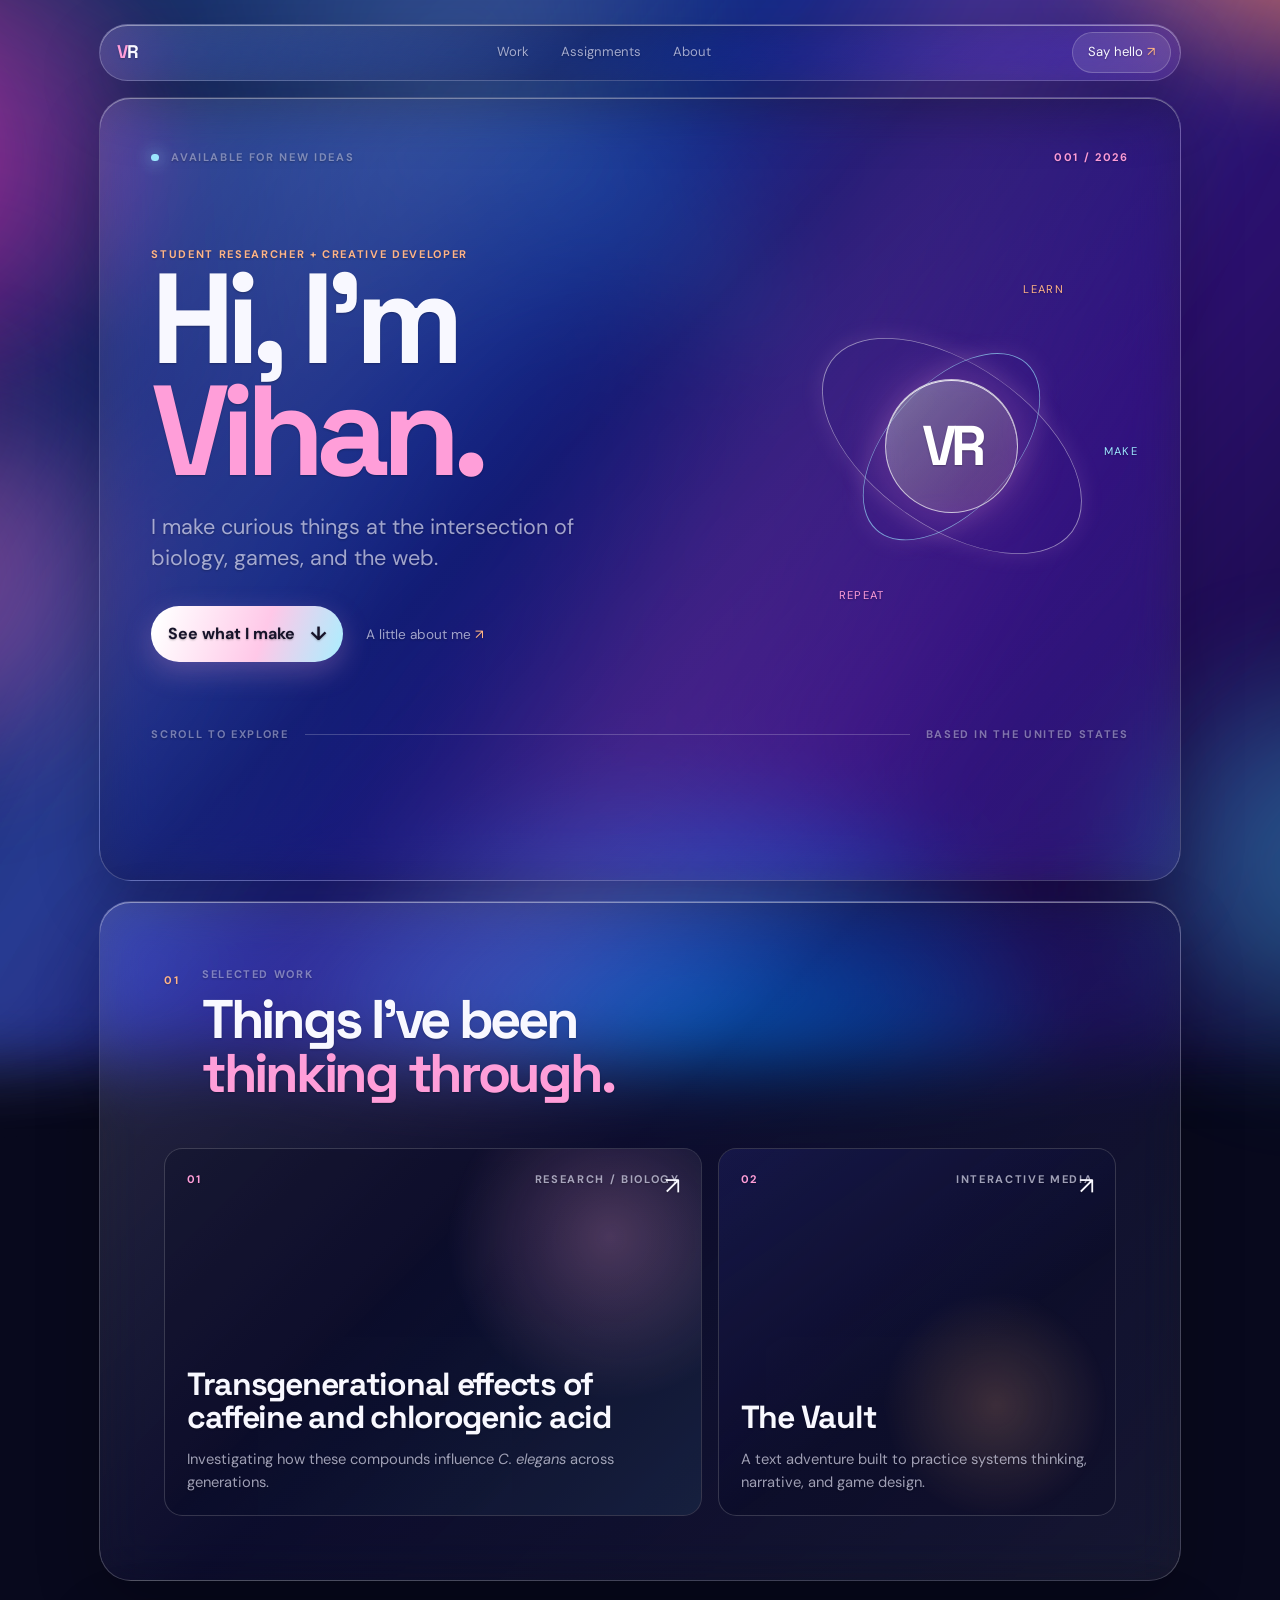
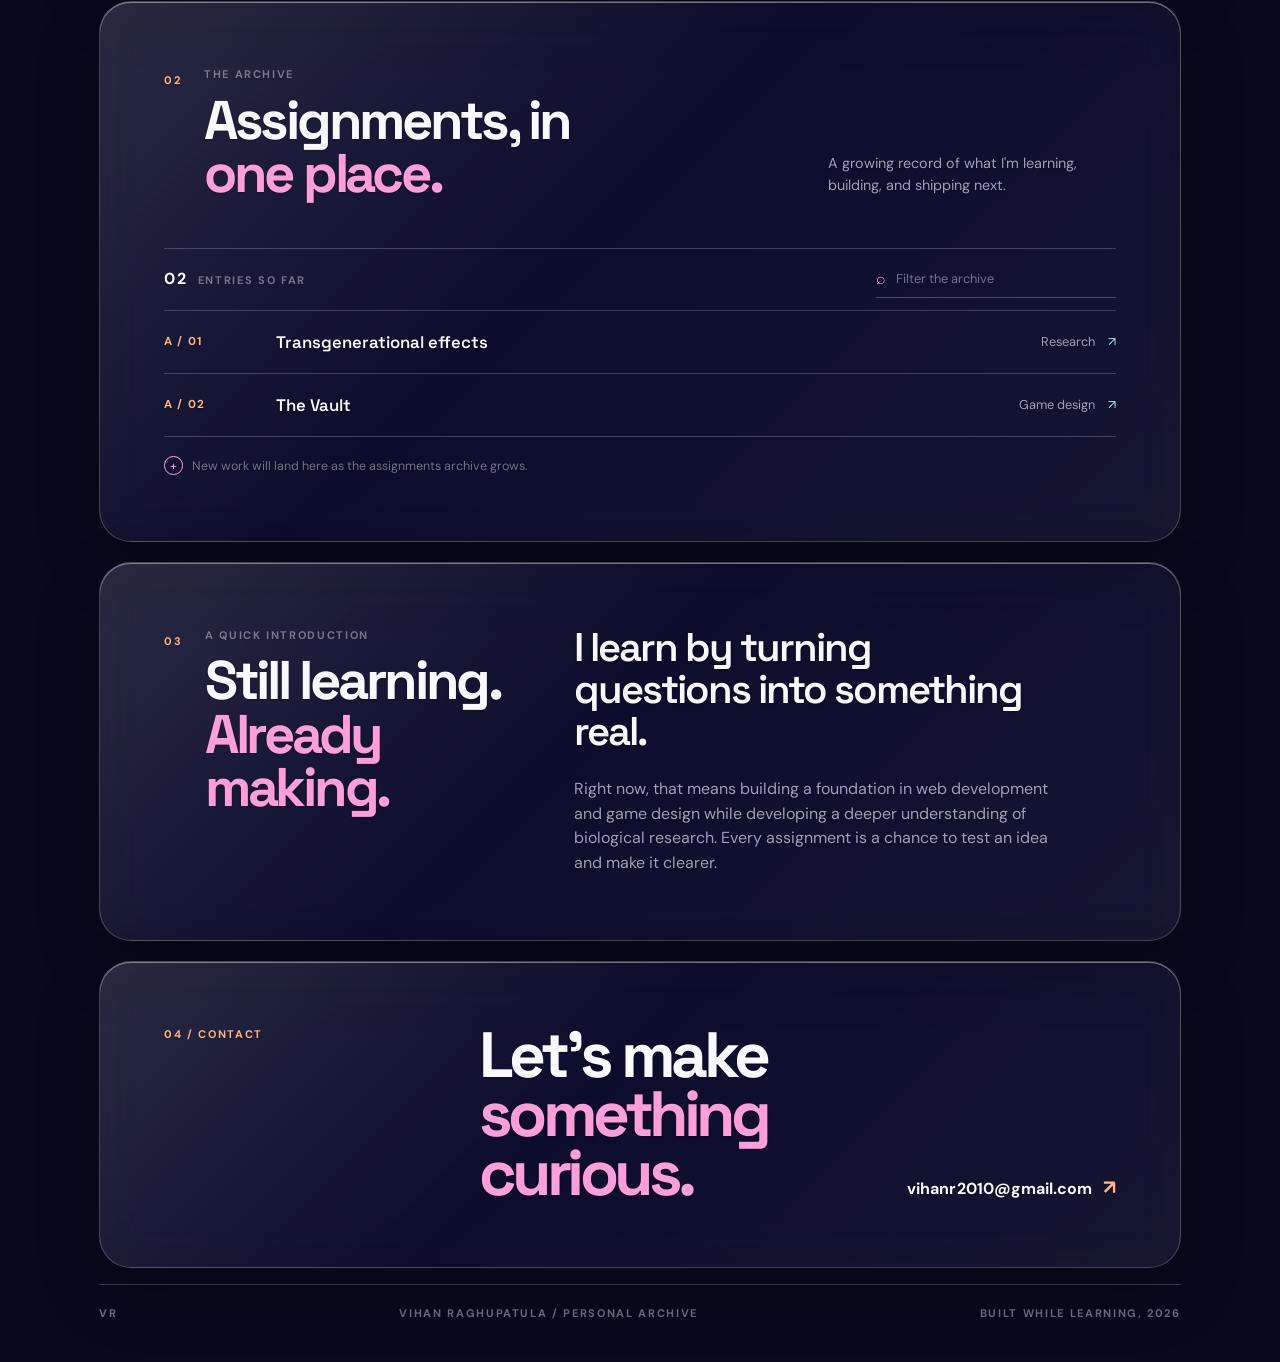
==== commit c2acd688: "REDO!!!!" ====
--- a/index.html
+++ b/index.html
@@ -4,90 +4,167 @@
 <head>
   <meta charset="utf-8">
   <meta name="viewport" content="width=device-width, initial-scale=1">
-
-  <title>Vihan Raghupatula | Student Researcher &amp; Developer</title>
-
-  <meta name="description"
-    content="The portfolio of Vihan Raghupatula, a student researcher and developer exploring biology, games, and the web.">
-
+  <meta name="description" content="Vihan Raghupatula's personal portfolio and growing assignment archive.">
+  <title>Vihan Raghupatula | Work in progress</title>
+  <link rel="preconnect" href="https://fonts.googleapis.com">
+  <link rel="preconnect" href="https://fonts.gstatic.com" crossorigin>
+  <link
+    href="https://fonts.googleapis.com/css2?family=DM+Sans:wght@400;500;600;700&amp;family=Space+Grotesk:wght@500;600;700&amp;display=swap"
+    rel="stylesheet">
   <link rel="stylesheet" href="styles.css">
 </head>
 
 <body>
-
+  <div class="ambient ambient-one" aria-hidden="true"></div>
+  <div class="ambient ambient-two" aria-hidden="true"></div>
   <nav class="site-nav" aria-label="Primary navigation">
-    <a class="brand" href="index.html">VR</a>
+    <a class="brand" href="#top" aria-label="Vihan Raghupatula home"><span>V</span>R</a>
     <div class="nav-links">
       <a href="#work">Work</a>
+      <a href="#assignments">Assignments</a>
       <a href="#about">About</a>
-      <a href="#contact">Contact</a>
     </div>
-    <form class="search" role="search" action="#work">
-      <label class="sr-only" for="site-search">Search this page</label>
-      <input id="site-search" type="search" name="q" placeholder="Search" autocomplete="off">
-      <button type="submit" aria-label="Search">↗</button>
-    </form>
+    <a class="nav-contact" href="mailto:vihanr2010@gmail.com">Say hello <span aria-hidden="true">↗</span></a>
   </nav>
 
-  <header class="hero">
-    <div class="hero-copy">
-      <p class="eyebrow">Student researcher <span>/</span> creative developer</p>
-      <h1>Vihan<br><em>Raghupatula.</em></h1>
-      <p class="tagline">Curious about the systems that keep living things moving, and the tools that help us understand
-        them.</p>
-      <a class="hero-link" href="#work">Explore my work <span aria-hidden="true">↘</span></a>
-    </div>
-    <p class="hero-note">Based in the United States.<br>Currently learning through research,<br>code, and making.</p>
-  </header>
+  <main id="top">
+    <section class="hero" aria-labelledby="hero-title">
+      <div class="hero-topline">
+        <p class="eyebrow"><span class="status-dot"></span> Available for new ideas</p>
+        <p class="hero-index">001 / 2026</p>
+      </div>
+      <div class="hero-grid">
+        <div class="hero-copy">
+          <p class="kicker">Student researcher + creative developer</p>
+          <h1 id="hero-title">Hi, I'm<br><em>Vihan.</em></h1>
+          <p class="tagline">I make curious things at the intersection of biology, games, and the web.</p>
+          <div class="hero-actions">
+            <a class="button button-bright" href="#work">See what I make <span aria-hidden="true">↓</span></a>
+            <a class="text-link" href="#about">A little about me <span aria-hidden="true">↗</span></a>
+          </div>
+        </div>
+        <div class="hero-orbit" aria-hidden="true">
+          <div class="orbit-ring ring-one"></div>
+          <div class="orbit-ring ring-two"></div>
+          <div class="orbit-core"><span>VR</span></div>
+          <span class="orbit-label label-top">learn</span>
+          <span class="orbit-label label-right">make</span>
+          <span class="orbit-label label-bottom">repeat</span>
+        </div>
+      </div>
+      <div class="hero-footer">
+        <span>Scroll to explore</span>
+        <span class="hero-line"></span>
+        <span>Based in the United States</span>
+      </div>
+    </section>
 
-  <main>
-
-    <section id="work" class="work-section">
+    <section id="work" class="section work-section" aria-labelledby="work-title">
       <div class="section-heading">
         <p class="section-number">01</p>
-        <h2>Selected work</h2>
+        <div>
+          <p class="section-label">Selected work</p>
+          <h2 id="work-title">Things I've been<br><em>thinking through.</em></h2>
+        </div>
       </div>
-      <ul>
-        <li class="project">
-          <span class="project-type">Biology / Research</span>
-          <strong>Transgenerational effects of caffeine and chlorogenic acid</strong>
-          <p>Investigating how these compounds influence <em>C. elegans</em> across generations.</p>
-        </li>
-        <li class="project">
-          <span class="project-type">Interactive media</span>
-          <strong>The Vault</strong>
-          <p>A text adventure built to practice systems thinking, narrative, and game design.</p>
-        </li>
-      </ul>
+      <div class="project-grid">
+        <article class="project project-featured" data-search="biology research caffeine chlorogenic acid">
+          <div class="project-top"><span class="project-number">01</span><span class="project-type">Research /
+              Biology</span></div>
+          <div class="project-body">
+            <h3>Transgenerational effects of caffeine and chlorogenic acid</h3>
+            <p>Investigating how these compounds influence <em>C. elegans</em> across generations.</p>
+          </div>
+          <span class="project-arrow" aria-hidden="true">↗</span>
+        </article>
+        <article class="project project-vault" data-search="interactive media game design the vault">
+          <div class="project-top"><span class="project-number">02</span><span class="project-type">Interactive
+              media</span></div>
+          <div class="project-body">
+            <h3>The Vault</h3>
+            <p>A text adventure built to practice systems thinking, narrative, and game design.</p>
+          </div>
+          <a class="project-arrow" href="game/README.md" aria-label="Read about The Vault">↗</a>
+        </article>
+      </div>
     </section>
 
-    <section id="about" class="about-section">
-      <div class="section-heading">
-        <p class="section-number">02</p>
-        <h2>Current direction</h2>
+    <section id="assignments" class="section assignments-section" aria-labelledby="assignments-title">
+      <div class="assignment-heading">
+        <div class="section-heading compact-heading">
+          <p class="section-number">02</p>
+          <div>
+            <p class="section-label">The archive</p>
+            <h2 id="assignments-title">Assignments, in<br><em>one place.</em></h2>
+          </div>
+        </div>
+        <p class="assignment-intro">A growing record of what I'm learning, building, and shipping next.</p>
       </div>
-      <p class="statement">I am building a foundation in web development and game design while developing a deeper
-        understanding of biological research.</p>
-      <p class="supporting-text">I enjoy learning by making things: asking better questions, testing ideas, and turning
-        rough concepts into something people can experience.</p>
+      <div class="archive-toolbar">
+        <span class="archive-count"><strong>02</strong> entries so far</span>
+        <label class="archive-search"><span aria-hidden="true">⌕</span><span class="sr-only">Filter
+            assignments</span><input id="assignment-search" type="search" placeholder="Filter the archive"
+            autocomplete="off"></label>
+      </div>
+      <div class="assignment-list" id="assignment-list">
+        <a class="assignment-item" href="#work" data-search="biology research caffeine chlorogenic acid">
+          <span class="assignment-index">A / 01</span><span class="assignment-name">Transgenerational
+            effects</span><span class="assignment-meta">Research <span aria-hidden="true">↗</span></span>
+        </a>
+        <a class="assignment-item" href="game/README.md" data-search="interactive media game design the vault">
+          <span class="assignment-index">A / 02</span><span class="assignment-name">The Vault</span><span
+            class="assignment-meta">Game design <span aria-hidden="true">↗</span></span>
+        </a>
+      </div>
+      <p class="empty-state" id="empty-state" hidden>No assignments match that search yet.</p>
+      <p class="archive-note"><span class="note-mark">+</span> New work will land here as the assignments archive grows.
+      </p>
     </section>
 
-    <section id="contact" class="contact-section">
-      <div>
+    <section id="about" class="section about-section" aria-labelledby="about-title">
+      <div class="section-heading">
         <p class="section-number">03</p>
-        <h2>Let’s connect</h2>
+        <div>
+          <p class="section-label">A quick introduction</p>
+          <h2 id="about-title">Still learning.<br><em>Already making.</em></h2>
+        </div>
       </div>
-      <p>Have an interesting question, project, or idea?</p>
+      <div class="about-content">
+        <p class="statement">I learn by turning questions into something real.</p>
+        <p class="supporting-text">Right now, that means building a foundation in web development and game design while
+          developing a deeper understanding of biological research. Every assignment is a chance to test an idea and
+          make it clearer.</p>
+      </div>
+    </section>
+
+    <section id="contact" class="contact-section" aria-labelledby="contact-title">
+      <p class="section-number">04 / Contact</p>
+      <h2 id="contact-title">Let's make<br><em>something curious.</em></h2>
       <a class="contact-link" href="mailto:vihanr2010@gmail.com">vihanr2010@gmail.com <span
           aria-hidden="true">↗</span></a>
     </section>
-
   </main>
 
-  <footer>
-    <p>Vihan Raghupatula <span>·</span> Portfolio / 2026</p>
+  <footer><span>VR</span>
+    <p>Vihan Raghupatula / Personal archive</p>
+    <p>Built while learning, 2026</p>
   </footer>
+  <script>
+    const searchInput = document.querySelector('#assignment-search');
+    const assignments = [...document.querySelectorAll('.assignment-item')];
+    const emptyState = document.querySelector('#empty-state');
 
+    searchInput.addEventListener('input', () => {
+      const query = searchInput.value.trim().toLowerCase();
+      let visibleCount = 0;
+      assignments.forEach((assignment) => {
+        const isVisible = assignment.dataset.search.includes(query);
+        assignment.hidden = !isVisible;
+        if (isVisible) visibleCount += 1;
+      });
+      emptyState.hidden = visibleCount !== 0;
+    });
+  </script>
 </body>
 
 </html>
--- a/styles.css
+++ b/styles.css
@@ -1,37 +1,23 @@
-/* ============================================================
-   styles.css — this is YOURS to change. That is the point.
-   Every value below is a decision somebody made. Change one,
-   commit, and look at what happened.
-   ============================================================ */
-
-/* The custom properties. Change a colour ONCE here and it
-   changes everywhere it is used further down. */
 :root {
-  --ink: #f5f7fa;
-  --muted: #b3bac6;
-  --accent: #8ed8ff;
-  --paper: #f4f7f8;
-  --line: rgba(255, 255, 255, 0.28);
-  --measure: 70rem;
-  --soft-line: rgba(255, 255, 255, 0.2);
-  --glass: rgba(244, 247, 248, 0.9);
-  --glass-strong: rgba(248, 250, 250, 0.97);
-  --glass-ink: #18222b;
-  --glass-muted: #586873;
-}
-
-/* A sensible reset. Without border-box, padding makes boxes
-   wider than you asked for, and nothing lines up. */
+  --night: #08091d;
+  --ink: #f8f8ff;
+  --muted: rgba(235, 235, 255, 0.66);
+  --quiet: rgba(235, 235, 255, 0.45);
+  --line: rgba(255, 255, 255, 0.2);
+  --glass: rgba(19, 19, 54, 0.46);
+  --pink: #ff9ed9;
+  --peach: #ffb486;
+  --cyan: #9de8ff;
+  --measure: 74rem;
+}
+
+* {
+  box-sizing: border-box;
+}
+
 html {
-  min-height: 100%;
-  background: #111820;
   scroll-behavior: smooth;
-}
-
-*,
-*::before,
-*::after {
-  box-sizing: border-box;
+  background: var(--night);
 }
 
 body {
@@ -39,38 +25,111 @@
   isolation: isolate;
   min-height: 100vh;
   margin: 0 auto;
-  padding: 2rem clamp(1.25rem, 5vw, 4rem) 3rem;
+  padding: 1.5rem clamp(1rem, 4vw, 3.75rem) 2rem;
   max-width: var(--measure);
-  background: transparent;
-  color: var(--ink);
-  font: 1rem/1.6 "Avenir Next", Avenir, "Segoe UI", sans-serif;
+  overflow-x: hidden;
+  color: var(--ink);
+  font: 1rem/1.55 "DM Sans", "Segoe UI", sans-serif;
+  text-shadow: 0 1px 2px rgba(0, 0, 0, 0.26);
 }
 
 body::before {
-  position: absolute;
-  inset: -4%;
-  z-index: -1;
-  min-height: 108%;
+  position: fixed;
+  inset: -18vh -18vw;
+  z-index: -3;
   pointer-events: none;
   content: "";
-  background:
-    radial-gradient(ellipse 34rem 18rem at 14% 18%, rgba(54, 143, 181, 0.34), transparent 70%),
-    radial-gradient(ellipse 38rem 20rem at 82% 22%, rgba(176, 206, 210, 0.22), transparent 68%),
-    radial-gradient(ellipse 32rem 22rem at 68% 88%, rgba(69, 103, 130, 0.3), transparent 70%),
-    linear-gradient(125deg, #111820 8%, #1c2b34 48%, #111820 100%);
-  filter: blur(30px) saturate(115%);
-  transform: rotate(-4deg) scale(1.08);
-  animation: wallpaper-drift 18s ease-in-out infinite alternate;
-}
-
-@keyframes wallpaper-drift {
+  background: radial-gradient(ellipse 28rem 22rem at 90% 4%, rgba(255, 164, 116, 0.88), transparent 68%), radial-gradient(ellipse 34rem 28rem at 3% 25%, rgba(242, 65, 182, 0.72), transparent 70%), radial-gradient(ellipse 38rem 32rem at 52% 102%, rgba(47, 181, 255, 0.76), transparent 67%), linear-gradient(130deg, #090a24 8%, #16276b 41%, #271356 66%, #08091d 100%);
+  filter: blur(28px) saturate(140%);
+  animation: drift 22s ease-in-out infinite alternate;
+}
+
+body::after {
+  position: fixed;
+  inset: -20vh -15vw;
+  z-index: -2;
+  pointer-events: none;
+  content: "";
+  background: linear-gradient(118deg, transparent 20%, rgba(255, 255, 255, 0.14) 34%, transparent 46%), linear-gradient(116deg, transparent 45%, rgba(255, 124, 212, 0.25) 56%, transparent 71%), conic-gradient(from 200deg at 60% 42%, transparent 0 18%, rgba(93, 195, 255, 0.25) 30%, transparent 43% 100%);
+  filter: blur(38px);
+  opacity: 0.8;
+  animation: sheen 25s ease-in-out infinite alternate;
+}
+
+.ambient {
+  position: fixed;
+  z-index: -1;
+  width: 20rem;
+  height: 20rem;
+  border-radius: 50%;
+  pointer-events: none;
+  filter: blur(70px);
+  opacity: 0.36;
+}
+
+.ambient-one {
+  top: 46%;
+  left: -14rem;
+  background: #ff78cd;
+}
+
+.ambient-two {
+  top: 78%;
+  right: -13rem;
+  background: #42c8ff;
+}
+
+@keyframes drift {
   from {
-    transform: rotate(-4deg) scale(1.08) translate3d(-1%, -1%, 0);
+    transform: rotate(-4deg) scale(1.08) translate(-1%, -1%);
   }
 
   to {
-    transform: rotate(2deg) scale(1.12) translate3d(1%, 1%, 0);
-  }
+    transform: rotate(3deg) scale(1.15) translate(1%, 1%);
+  }
+}
+
+@keyframes sheen {
+  from {
+    transform: rotate(7deg) scale(1.08) translate(-2%, 1%);
+  }
+
+  to {
+    transform: rotate(-5deg) scale(1.17) translate(2%, -1%);
+  }
+}
+
+@keyframes float {
+  from {
+    transform: rotate(-7deg) translateY(-4px);
+  }
+
+  to {
+    transform: rotate(-3deg) translateY(6px);
+  }
+}
+
+@keyframes rise {
+  from {
+    opacity: 0;
+    transform: translateY(18px);
+  }
+
+  to {
+    opacity: 1;
+    transform: translateY(0);
+  }
+}
+
+.site-nav,
+.section,
+.hero,
+.contact-section {
+  border: 1px solid var(--line);
+  background: linear-gradient(135deg, rgba(255, 255, 255, 0.14), var(--glass) 44%, rgba(255, 255, 255, 0.06));
+  box-shadow: 0 1.5rem 4rem rgba(0, 0, 0, 0.24), inset 0 1px rgba(255, 255, 255, 0.42);
+  backdrop-filter: blur(24px) saturate(145%);
+  -webkit-backdrop-filter: blur(24px) saturate(145%);
 }
 
 .site-nav {
@@ -80,74 +139,579 @@
   display: flex;
   align-items: center;
   justify-content: space-between;
-  min-height: 2.75rem;
-  padding: 0.35rem 0.5rem 0.35rem 1rem;
-  border: 1px solid rgba(255, 255, 255, 0.45);
+  min-height: 3.25rem;
+  padding: 0.42rem 0.55rem 0.42rem 1.05rem;
   border-radius: 999px;
-  background: rgba(20, 29, 36, 0.72);
-  box-shadow: 0 0.75rem 2rem rgba(0, 0, 0, 0.22), inset 0 1px rgba(255, 255, 255, 0.32);
-  backdrop-filter: blur(24px) saturate(140%);
-  -webkit-backdrop-filter: blur(24px) saturate(140%);
+  animation: rise 600ms ease both;
 }
 
 .brand {
   color: var(--ink);
-  font-size: 1.15rem;
-  font-weight: 700;
-  letter-spacing: -0.04em;
+  font: 700 1.15rem/1 "Space Grotesk", sans-serif;
+  letter-spacing: -0.08em;
   text-decoration: none;
+}
+
+.brand span {
+  color: var(--pink);
 }
 
 .nav-links {
   display: flex;
-  gap: 1.75rem;
-}
-
-.nav-links a {
+  gap: clamp(1rem, 3vw, 2rem);
+}
+
+.nav-links a,
+.nav-contact {
+  color: var(--muted);
+  font-size: 0.82rem;
+  text-decoration: none;
+  transition: color 180ms ease;
+}
+
+.nav-links a:hover,
+.nav-contact:hover {
+  color: var(--ink);
+}
+
+.nav-contact {
+  padding: 0.6rem 0.95rem;
+  border: 1px solid rgba(255, 255, 255, 0.2);
+  border-radius: 999px;
+  color: var(--ink);
+  background: rgba(255, 255, 255, 0.1);
+}
+
+.nav-contact span {
+  color: var(--peach);
+}
+
+main {
+  display: grid;
+  gap: 1.25rem;
+}
+
+.hero {
+  min-height: min(49rem, calc(100vh - 5rem));
+  margin-top: 1rem;
+  padding: clamp(1.4rem, 4vw, 3.5rem);
+  border-radius: 2rem;
+  overflow: hidden;
+  animation: rise 700ms 100ms ease both;
+}
+
+.hero-topline,
+.hero-footer,
+.project-top,
+.archive-toolbar,
+footer {
+  display: flex;
+  align-items: center;
+  justify-content: space-between;
+}
+
+.eyebrow,
+.hero-index,
+.kicker,
+.section-label,
+.section-number,
+.project-type,
+.project-number,
+.archive-count,
+.hero-footer,
+footer {
+  color: var(--quiet);
+  font-size: 0.69rem;
+  font-weight: 700;
+  letter-spacing: 0.15em;
+  text-transform: uppercase;
+}
+
+.eyebrow,
+.hero-index {
+  margin: 0;
+}
+
+.status-dot {
+  display: inline-block;
+  width: 0.45rem;
+  height: 0.45rem;
+  margin-right: 0.5rem;
+  border-radius: 50%;
+  background: var(--cyan);
+  box-shadow: 0 0 1rem var(--cyan);
+}
+
+.hero-index {
+  color: var(--pink);
+}
+
+.hero-grid {
+  display: grid;
+  grid-template-columns: minmax(0, 1.25fr) minmax(16rem, 0.75fr);
+  align-items: center;
+  gap: 2rem;
+  min-height: 35rem;
+}
+
+.hero-copy {
+  max-width: 39rem;
+  padding: 3rem 0 2rem;
+}
+
+.kicker {
+  margin: 0;
+  color: var(--peach);
+}
+
+h1,
+h2,
+h3,
+p {
+  margin-top: 0;
+}
+
+h1,
+h2,
+h3 {
+  font-family: "Space Grotesk", "Segoe UI", sans-serif;
+}
+
+h1 {
+  margin-bottom: 1.6rem;
+  font-size: clamp(4.5rem, 10vw, 8.5rem);
+  line-height: 0.87;
+  letter-spacing: -0.07em;
+}
+
+h1 em,
+h2 em {
+  color: var(--pink);
+  font-style: normal;
+}
+
+.tagline {
+  max-width: 28rem;
+  margin-bottom: 2rem;
+  color: var(--muted);
+  font-size: clamp(1.05rem, 2vw, 1.35rem);
+  line-height: 1.45;
+}
+
+.hero-actions {
+  display: flex;
+  align-items: center;
+  gap: 1.4rem;
+  flex-wrap: wrap;
+}
+
+.button {
+  display: inline-flex;
+  align-items: center;
+  gap: 0.9rem;
+  padding: 0.82rem 1.05rem;
+  border-radius: 999px;
+  font-weight: 700;
+  text-decoration: none;
+}
+
+.button-bright {
+  color: #161329;
+  background: linear-gradient(110deg, #fff 5%, #ffc8e8 58%, #a9efff);
+  box-shadow: 0 0.6rem 1.8rem rgba(255, 168, 218, 0.25);
+}
+
+.button-bright span {
+  font-size: 1.2rem;
+}
+
+.text-link {
+  color: var(--muted);
+  font-size: 0.85rem;
+  text-decoration: none;
+}
+
+.text-link span,
+.contact-link span {
+  color: var(--peach);
+}
+
+.text-link:hover,
+.contact-link:hover {
+  color: var(--ink);
+}
+
+.hero-orbit {
+  position: relative;
+  width: min(30vw, 22rem);
+  aspect-ratio: 1;
+  justify-self: center;
+  animation: float 7s ease-in-out infinite alternate;
+}
+
+.orbit-ring {
+  position: absolute;
+  inset: 8%;
+  border: 1px solid rgba(255, 255, 255, 0.48);
+  border-radius: 50%;
+  transform: rotate(35deg) scaleY(0.55);
+  box-shadow: 0 0 2rem rgba(255, 187, 229, 0.12);
+}
+
+.ring-two {
+  inset: 18%;
+  transform: rotate(-48deg) scaleY(0.56);
+  border-color: rgba(157, 232, 255, 0.65);
+}
+
+.orbit-core {
+  position: absolute;
+  inset: 31%;
+  display: grid;
+  place-items: center;
+  border: 1px solid rgba(255, 255, 255, 0.65);
+  border-radius: 50%;
+  background: linear-gradient(135deg, rgba(255, 255, 255, 0.35), rgba(255, 130, 209, 0.18));
+  box-shadow: inset 0 1px rgba(255, 255, 255, 0.85), 0 0 3rem rgba(255, 149, 214, 0.28);
+  backdrop-filter: blur(12px);
+}
+
+.orbit-core span {
+  color: white;
+  font: 700 clamp(2rem, 5vw, 3.5rem)/1 "Space Grotesk", sans-serif;
+  letter-spacing: -0.1em;
+}
+
+.orbit-label {
+  position: absolute;
+  color: var(--muted);
+  font-size: 0.7rem;
+  letter-spacing: 0.12em;
+  text-transform: uppercase;
+}
+
+.label-top {
+  top: 3%;
+  right: 18%;
+  color: var(--peach);
+}
+
+.label-right {
+  top: 49%;
+  right: -3%;
+  color: var(--cyan);
+}
+
+.label-bottom {
+  bottom: 5%;
+  left: 18%;
+  color: var(--pink);
+}
+
+.hero-footer {
+  gap: 1rem;
+  margin-top: auto;
+}
+
+.hero-line {
+  height: 1px;
+  flex: 1;
+  background: var(--line);
+}
+
+.section {
+  padding: clamp(2rem, 5vw, 4.5rem);
+  border-radius: 2rem;
+  animation: rise 700ms 220ms ease both;
+}
+
+.section-heading {
+  display: flex;
+  gap: 1.4rem;
+  margin-bottom: 3rem;
+}
+
+.section-number {
+  margin: 0.4rem 0 0;
+  color: var(--peach);
+}
+
+.section-label {
+  margin: 0 0 0.65rem;
+}
+
+.section h2 {
+  margin: 0;
+  font-size: clamp(2rem, 4.3vw, 3.4rem);
+  line-height: 0.98;
+  letter-spacing: -0.06em;
+}
+
+.project-grid {
+  display: grid;
+  grid-template-columns: 1.15fr 0.85fr;
+  gap: 1rem;
+}
+
+.project {
+  position: relative;
+  min-height: 23rem;
+  padding: 1.35rem;
+  border: 1px solid rgba(255, 255, 255, 0.17);
+  border-radius: 1.15rem;
+  overflow: hidden;
+  background: rgba(10, 10, 34, 0.28);
+  transition: transform 220ms ease, border-color 220ms ease;
+}
+
+.project::before {
+  position: absolute;
+  inset: 0;
+  content: "";
+  opacity: 0.7;
+  pointer-events: none;
+}
+
+.project-featured::before {
+  background: radial-gradient(circle at 83% 24%, rgba(255, 170, 225, 0.36), transparent 31%), linear-gradient(135deg, transparent 38%, rgba(113, 210, 255, 0.14));
+}
+
+.project-vault::before {
+  background: radial-gradient(circle at 70% 70%, rgba(255, 177, 123, 0.27), transparent 30%), linear-gradient(145deg, rgba(77, 82, 215, 0.25), transparent 60%);
+}
+
+.project:hover {
+  border-color: rgba(255, 255, 255, 0.5);
+  transform: translateY(-0.35rem);
+}
+
+.project-top,
+.project-body,
+.project-arrow {
+  position: relative;
+  z-index: 1;
+}
+
+.project-type {
+  color: var(--muted);
+}
+
+.project-number {
+  color: var(--pink);
+}
+
+.project-body {
+  position: absolute;
+  right: 1.35rem;
+  bottom: 1.35rem;
+  left: 1.35rem;
+  max-width: 28rem;
+}
+
+.project h3 {
+  margin-bottom: 0.8rem;
+  font-size: clamp(1.35rem, 2.8vw, 2rem);
+  line-height: 1.05;
+  letter-spacing: -0.04em;
+}
+
+.project p {
+  max-width: 27rem;
+  margin: 0;
+  color: var(--muted);
+  font-size: 0.92rem;
+}
+
+.project-arrow {
+  position: absolute;
+  top: 1.15rem;
+  right: 1.3rem;
+  color: var(--ink);
+  font-size: 1.5rem;
+  text-decoration: none;
+}
+
+.assignment-heading {
+  display: flex;
+  align-items: end;
+  justify-content: space-between;
+  gap: 2rem;
+}
+
+.compact-heading {
+  margin-bottom: 0;
+}
+
+.assignment-intro {
+  max-width: 18rem;
+  margin: 0 0 0.25rem;
   color: var(--muted);
   font-size: 0.9rem;
-  text-decoration: none;
-}
-
-.nav-links a:hover {
-  color: var(--ink);
-}
-
-.search {
+}
+
+.archive-toolbar {
+  margin: 3rem 0 0;
+  padding: 0.75rem 0;
+  border-top: 1px solid var(--line);
+  border-bottom: 1px solid var(--line);
+}
+
+.archive-count strong {
+  margin-right: 0.35rem;
+  color: var(--ink);
+  font-size: 1rem;
+}
+
+.archive-search {
   display: flex;
   align-items: center;
-  min-width: 8.5rem;
-  padding: 0.15rem 0.25rem 0.15rem 0.75rem;
-  border: 1px solid rgba(255, 255, 255, 0.6);
-  border-radius: 999px;
-  background: var(--glass-strong);
-  box-shadow: inset 0 1px rgba(255, 255, 255, 0.95), 0 0.3rem 1rem rgba(0, 0, 0, 0.15);
-}
-
-.search input {
+  gap: 0.5rem;
+  width: min(15rem, 50%);
+  padding: 0.35rem 0;
+  border-bottom: 1px solid rgba(255, 255, 255, 0.25);
+  color: var(--pink);
+}
+
+.archive-search input {
   width: 100%;
-  min-width: 0;
   border: 0;
   outline: 0;
-  background: transparent;
-  color: var(--glass-ink);
+  background: none;
+  color: var(--ink);
   font: inherit;
-  font-size: 0.82rem;
-}
-
-.search input::placeholder {
-  color: var(--glass-muted);
-}
-
-.search button {
-  width: 1.8rem;
-  height: 1.8rem;
-  flex: 0 0 auto;
-  border: 0;
+  font-size: 0.8rem;
+}
+
+.archive-search input::placeholder {
+  color: var(--quiet);
+}
+
+.assignment-list {
+  display: grid;
+}
+
+.assignment-item {
+  display: grid;
+  grid-template-columns: 6rem 1fr auto;
+  align-items: center;
+  gap: 1rem;
+  padding: 1.25rem 0;
+  border-bottom: 1px solid var(--line);
+  color: var(--ink);
+  text-decoration: none;
+  transition: padding 180ms ease, color 180ms ease;
+}
+
+.assignment-item:hover {
+  padding-right: 0.5rem;
+  padding-left: 0.5rem;
+  color: var(--pink);
+}
+
+.assignment-index {
+  color: var(--peach);
+  font-size: 0.72rem;
+  font-weight: 700;
+  letter-spacing: 0.1em;
+}
+
+.assignment-name {
+  font: 600 1.05rem "Space Grotesk", sans-serif;
+}
+
+.assignment-meta {
+  color: var(--muted);
+  font-size: 0.8rem;
+}
+
+.assignment-meta span {
+  margin-left: 0.6rem;
+  color: var(--cyan);
+}
+
+.archive-note,
+.empty-state {
+  margin: 1.2rem 0 0;
+  color: var(--quiet);
+  font-size: 0.78rem;
+}
+
+.note-mark {
+  display: inline-grid;
+  place-items: center;
+  width: 1.15rem;
+  height: 1.15rem;
+  margin-right: 0.4rem;
+  border: 1px solid var(--pink);
   border-radius: 50%;
-  background: var(--glass-ink);
-  color: var(--paper);
-  cursor: pointer;
+  color: var(--pink);
+}
+
+.about-section {
+  display: grid;
+  grid-template-columns: 0.8fr 1.2fr;
+  gap: 3rem;
+}
+
+.about-section .section-heading {
+  margin-bottom: 0;
+}
+
+.statement {
+  max-width: 29rem;
+  margin-bottom: 1.5rem;
+  font: 600 clamp(1.5rem, 3.2vw, 2.5rem)/1.05 "Space Grotesk", sans-serif;
+  letter-spacing: -0.05em;
+}
+
+.supporting-text {
+  max-width: 31rem;
+  margin: 0;
+  color: var(--muted);
+}
+
+.contact-section {
+  display: grid;
+  grid-template-columns: 1fr 1.4fr auto;
+  align-items: end;
+  gap: 2rem;
+  padding: clamp(2.3rem, 5vw, 4.5rem);
+  border-radius: 2rem;
+}
+
+.contact-section .section-number {
+  margin: 0;
+  align-self: start;
+}
+
+.contact-section h2 {
+  margin: 0;
+  font-size: clamp(2rem, 5vw, 4rem);
+  line-height: 0.92;
+  letter-spacing: -0.07em;
+}
+
+.contact-link {
+  color: var(--ink);
+  font-weight: 700;
+  text-decoration: none;
+  white-space: nowrap;
+}
+
+.contact-link span {
+  margin-left: 0.45rem;
+  font-size: 1.25rem;
+}
+
+footer {
+  gap: 1rem;
+  margin-top: 1rem;
+  padding: 1.25rem 0 0.5rem;
+  border-top: 1px solid var(--line);
+}
+
+footer p {
+  margin: 0;
 }
 
 .sr-only {
@@ -161,302 +725,114 @@
   border: 0;
 }
 
-h1 {
-  max-width: 12ch;
-  margin: 1.25rem 0 1.5rem;
-  font-size: 6.5rem;
-  line-height: 0.95;
-  letter-spacing: 0;
-  font-weight: 700;
-}
-
-h1 em {
-  color: var(--ink);
-  font-style: normal;
-}
-
-.tagline {
-  max-width: 34rem;
-  margin: 0;
-  color: var(--muted);
-  font-size: 1.35rem;
-  line-height: 1.45;
-}
-
-.hero {
-  display: grid;
-  grid-template-columns: minmax(0, 1fr) 13rem;
-  align-items: end;
-  gap: 3rem;
-  min-height: 72vh;
-  margin-top: 1rem;
-  padding: 14vh clamp(1.5rem, 4vw, 4rem) 5rem;
-  border: 1px solid rgba(255, 255, 255, 0.7);
-  border-radius: 2rem;
-  background: var(--glass);
-  color: var(--glass-ink);
-  box-shadow: 0 1.5rem 4rem rgba(0, 0, 0, 0.24), inset 0 1px rgba(255, 255, 255, 0.95);
-  backdrop-filter: blur(20px) saturate(130%);
-  -webkit-backdrop-filter: blur(20px) saturate(130%);
-}
-
-.hero-note {
-  margin: 0 0 0.35rem;
-  color: var(--glass-muted);
-  font-size: 0.9rem;
-  line-height: 1.5;
-}
-
-.eyebrow,
-.project-type,
-.section-number {
-  margin: 0;
-  color: var(--muted);
-  font-size: 0.72rem;
-  font-weight: 700;
-  letter-spacing: 0.16em;
-  text-transform: uppercase;
-}
-
-.hero .eyebrow {
-  color: var(--glass-muted);
-}
-
-.eyebrow span {
-  margin: 0 0.5rem;
-  color: var(--muted);
-}
-
-.hero-link,
-.contact-link {
-  display: inline-flex;
-  align-items: center;
-  gap: 0.75rem;
-  margin-top: 2.5rem;
-  color: var(--accent);
-  font-weight: 700;
-  text-decoration: none;
-}
-
-.contact-link:hover {
-  text-decoration: underline;
-}
-
-.hero-link span,
-.contact-link span {
-  color: var(--ink);
-  font-size: 1.3em;
-  transition: transform 180ms ease;
-}
-
-.hero-link:hover span,
-.contact-link:hover span {
-  transform: translate(0.2rem, 0.2rem);
-}
-
-main {
-  display: grid;
-  grid-template-columns: 1fr 1fr;
-  gap: 1.25rem 5rem;
-}
-
-.work-section,
-.about-section,
-.contact-section {
-  margin-top: 1.25rem;
-  padding: 5rem clamp(1.5rem, 4vw, 4rem);
-  border: 1px solid rgba(255, 255, 255, 0.7);
-  border-radius: 2rem;
-  background: var(--glass);
-  color: var(--glass-ink);
-  box-shadow: 0 1rem 3rem rgba(0, 0, 0, 0.2), inset 0 1px rgba(255, 255, 255, 0.95);
-  backdrop-filter: blur(16px) saturate(125%);
-  -webkit-backdrop-filter: blur(16px) saturate(125%);
-}
-
-.work-section .project-type,
-.work-section .section-number,
-.about-section .section-number,
-.contact-section .section-number {
-  color: var(--glass-muted);
-}
-
-.work-section {
-  grid-column: 1 / -1;
-}
-
-.section-heading {
-  display: flex;
-  align-items: baseline;
-  gap: 1rem;
-  margin-bottom: 2rem;
-}
-
-h2 {
-  margin: 0;
-  font-size: 1.1rem;
-  font-weight: 700;
-  letter-spacing: 0;
-}
-
-ul {
-  display: grid;
-  grid-template-columns: repeat(2, 1fr);
-  gap: 1rem;
-  margin: 0;
-  padding: 0;
-  list-style: none;
-}
-
-.project {
-  min-height: 15rem;
-  padding: 1.5rem 0;
-  border-top: 1px solid var(--soft-line);
-  background: transparent;
-  transition: border-color 180ms ease, transform 180ms ease;
-}
-
-.project:hover {
-  border-color: var(--ink);
-  transform: none;
-}
-
-.project strong {
-  display: block;
-  margin-top: 2.75rem;
-  font-size: 1.35rem;
-  line-height: 1.2;
-}
-
-.project p,
-.contact-section p,
-.supporting-text {
-  color: var(--glass-muted);
-}
-
-.project p {
-  margin: 0.85rem 0 0;
-}
-
-.statement {
-  margin: 0;
-  font-size: 2rem;
-  line-height: 1.2;
-}
-
-.supporting-text {
-  margin-top: 2rem;
-}
-
-.contact-section {
-  grid-column: 1 / -1;
-  display: grid;
-  grid-template-columns: 1fr 1fr;
-  gap: 0 5rem;
-  border-top: 1px solid rgba(255, 255, 255, 0.7);
-}
-
-.contact-section h2 {
-  margin-top: 0.75rem;
-}
-
-.contact-section>p {
-  margin: 0;
-  align-self: end;
-}
-
-.contact-link {
-  margin-top: 1rem;
-}
-
-a {
-  color: var(--accent);
-  text-underline-offset: 3px;
-}
-
-a:hover {
-  text-decoration: none;
-}
-
-footer {
-  margin-top: 1rem;
-  padding-top: 1rem;
-  border-top: 1px solid var(--soft-line);
-  color: var(--muted);
-  font-size: 0.85rem;
-}
-
-footer span {
-  padding: 0 0.4rem;
-  color: var(--accent);
-}
-
-/* Someone reading this on a phone is the common case, not the
-   edge case. Test it there before you call the page done. */
-@media (max-width: 30rem) {
++@media (max-width: 42rem) {
   body {
-    padding-top: 1.5rem;
+    padding-top: 0.8rem;
   }
 
   .site-nav {
+    position: relative;
+    top: 0;
     flex-wrap: wrap;
-    gap: 0.5rem;
-  }
-
-  .search {
-    min-width: 7.25rem;
-  }
-
-  h1 {
-    font-size: 4.5rem;
+    gap: 0.75rem;
   }
 
   .nav-links {
-    gap: 0.85rem;
     order: 3;
     width: 100%;
-    justify-content: center;
+    justify-content: space-between;
+    padding: 0.35rem 0.4rem 0;
+    border-top: 1px solid rgba(255, 255, 255, 0.12);
+  }
+
+  .nav-contact {
+    padding: 0.5rem 0.7rem;
+    font-size: 0.75rem;
   }
 
   .hero {
+    min-height: 0;
+    padding: 1.4rem;
+  }
+
+  .hero-grid {
     display: block;
-    min-height: 78vh;
-  }
-
-  .hero-note {
-    margin-top: 3rem;
-  }
-
-  .hero {
-    min-height: 78vh;
-  }
-
-  main,
-  .contact-section,
-  ul {
-    grid-template-columns: 1fr;
-  }
-
-  .work-section,
+    min-height: 0;
+  }
+
+  .hero-copy {
+    padding: 5rem 0 2rem;
+  }
+
+  .hero-orbit {
+    width: min(68vw, 19rem);
+    margin: 1rem auto 2.5rem;
+  }
+
+  .hero-footer {
+    font-size: 0.58rem;
+  }
+
+  .hero-footer span:last-child {
+    text-align: right;
+  }
+
+  .section {
+    padding: 2rem 1.4rem;
+  }
+
+  .project-grid,
   .about-section,
   .contact-section {
-    padding: 3.5rem 0;
-  }
-
-  .contact-section>p {
-    margin-top: 2rem;
+    grid-template-columns: 1fr;
   }
 
   .project {
-    min-height: auto;
-  }
-
-  .project strong {
-    margin-top: 2rem;
-  }
-}
-
-@media (prefers-reduced-motion: reduce) {
+    min-height: 20rem;
+  }
+
+  .assignment-heading {
+    display: block;
+  }
+
+  .assignment-intro {
+    margin: 1.5rem 0 0 2.4rem;
+  }
+
+  .assignment-item {
+    grid-template-columns: 4rem 1fr auto;
+    gap: 0.65rem;
+  }
+
+  .assignment-meta {
+    font-size: 0;
+  }
+
+  .assignment-meta span {
+    font-size: 1rem;
+  }
+
+  .contact-section {
+    align-items: start;
+    gap: 1.4rem;
+  }
+
+  .contact-link {
+    font-size: 0.88rem;
+  }
+
+  footer {
+    display: block;
+    line-height: 1.8;
+  }
+
+  footer p {
+    display: inline;
+    margin-right: 0.75rem;
+  }
+}
+
++@media (prefers-reduced-motion: reduce) {
 
   *,
   *::before,
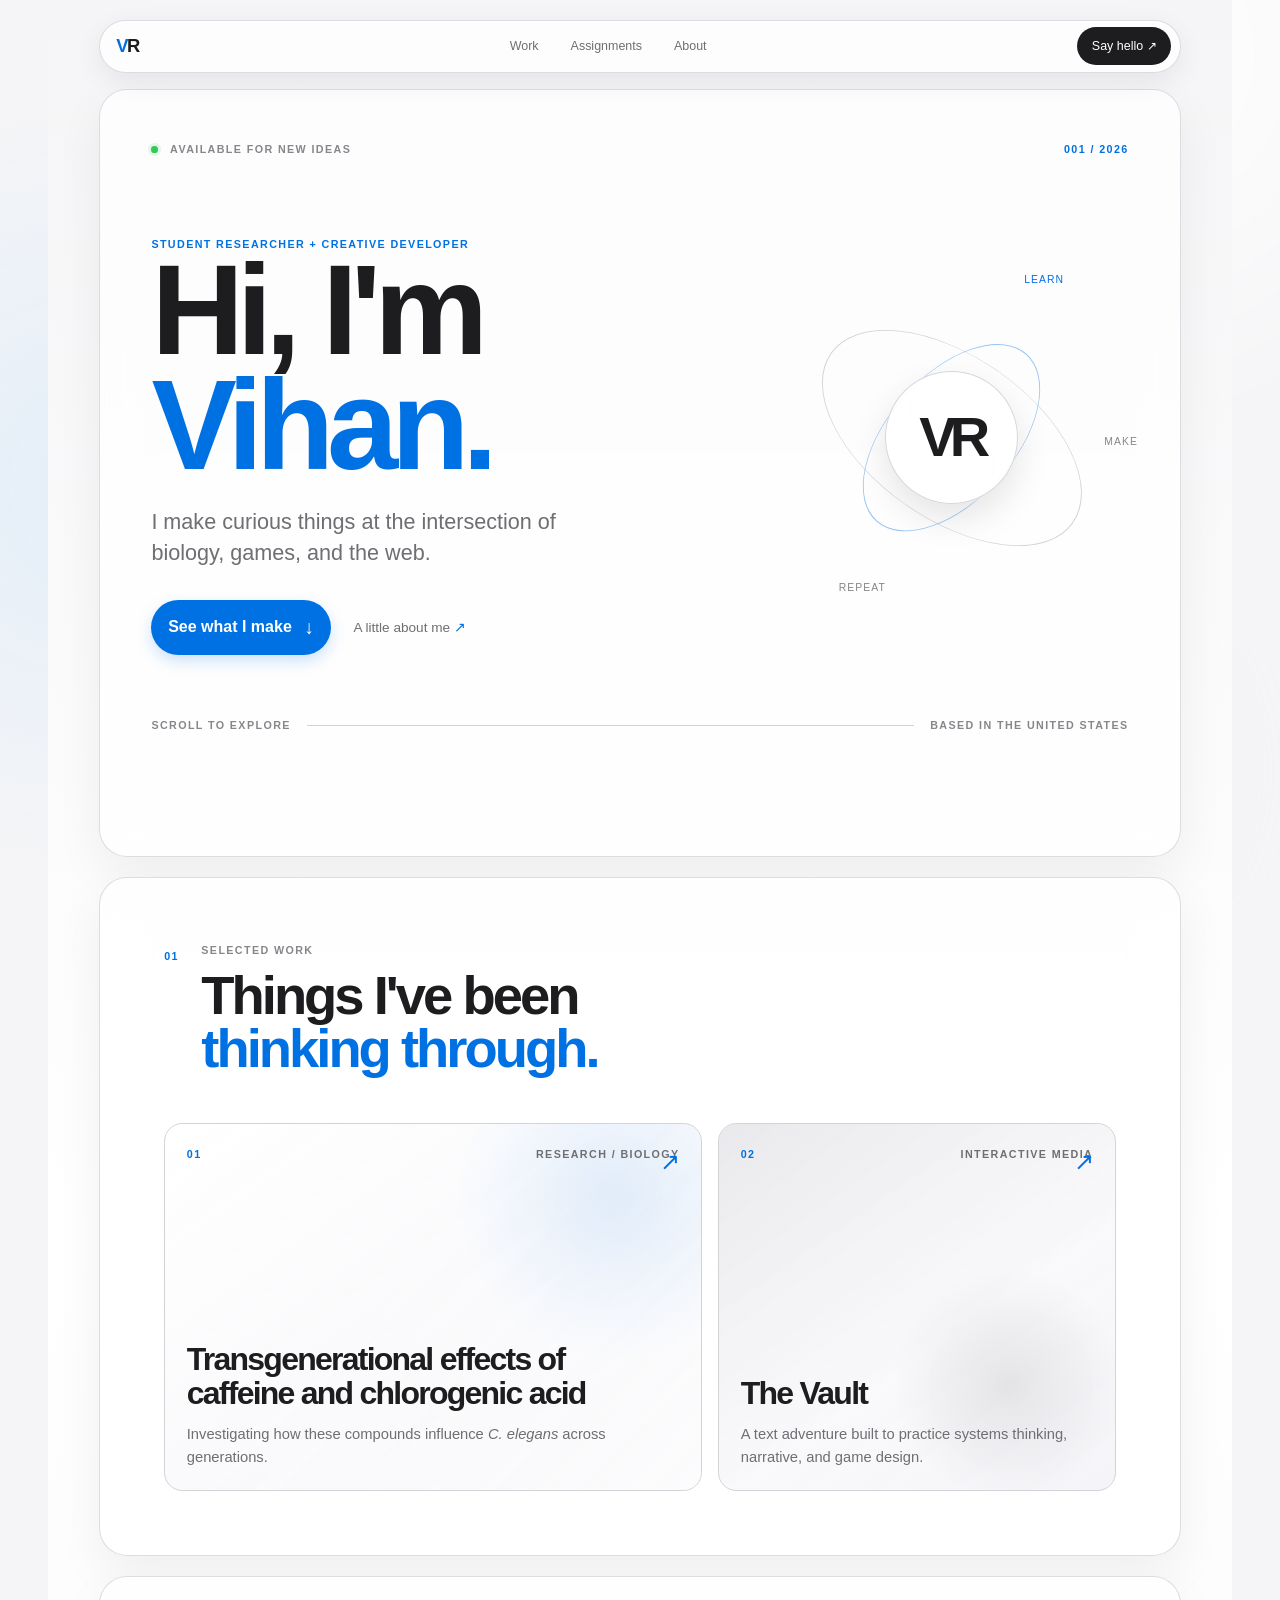
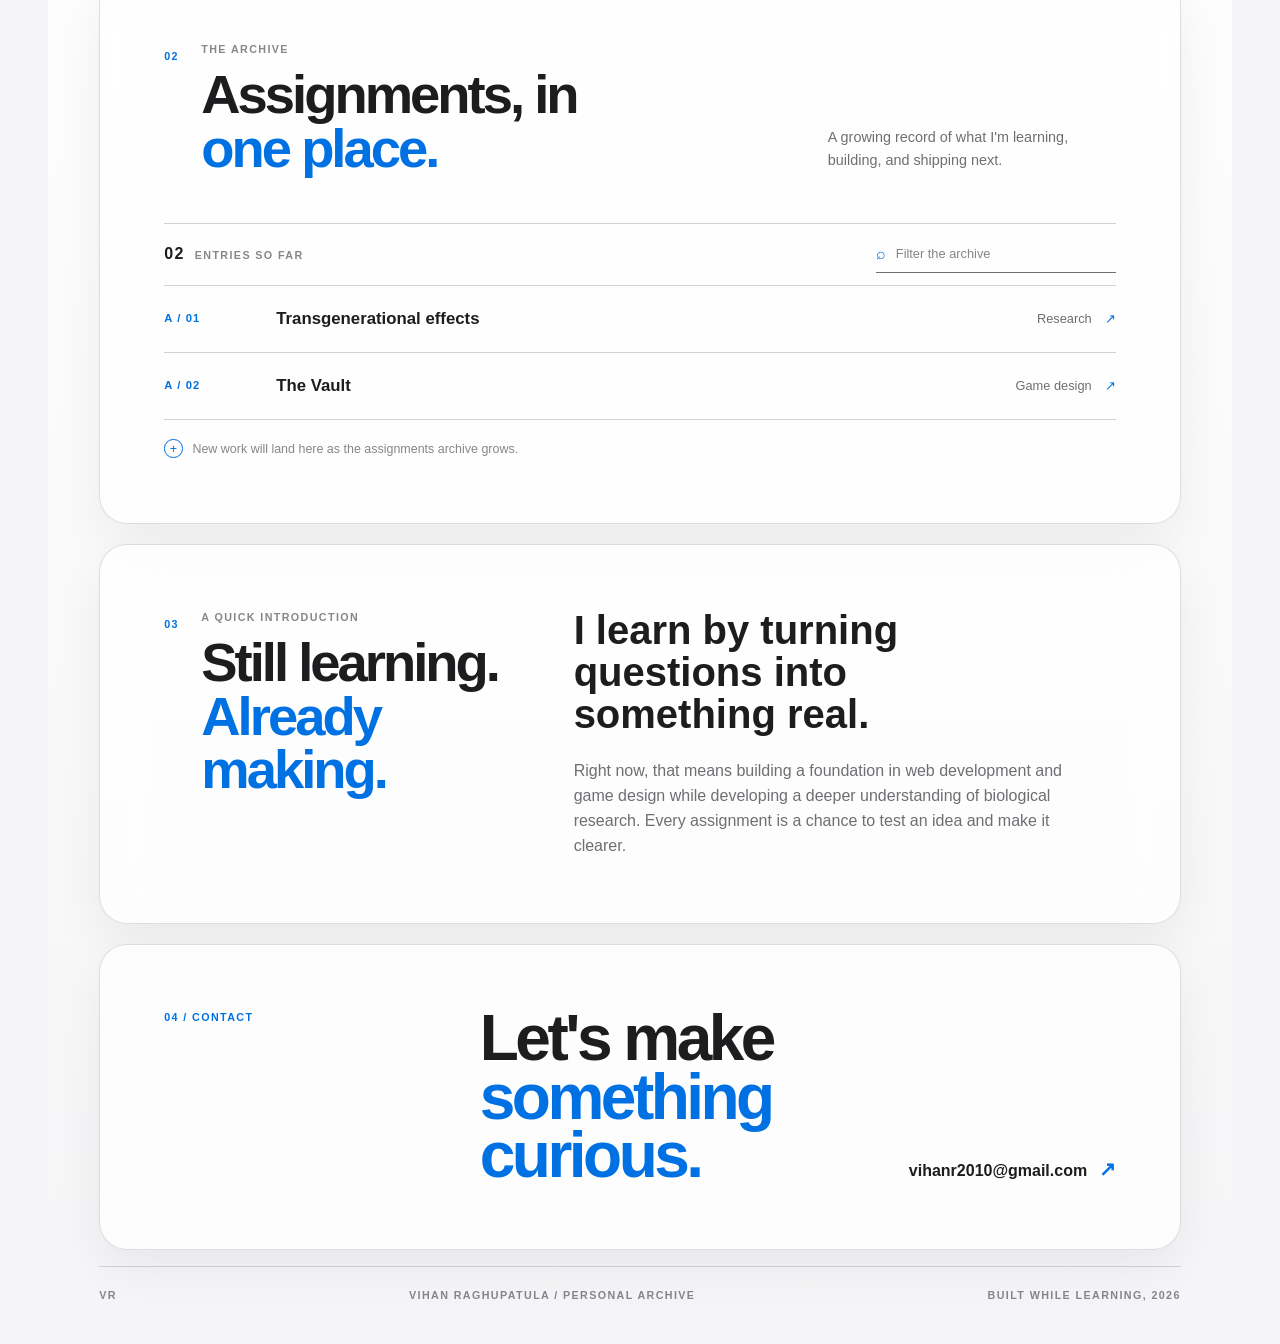
==== commit 7a00353b: "REDO AGAIN!!!" ====
--- a/index.html
+++ b/index.html
@@ -6,11 +6,6 @@
   <meta name="viewport" content="width=device-width, initial-scale=1">
   <meta name="description" content="Vihan Raghupatula's personal portfolio and growing assignment archive.">
   <title>Vihan Raghupatula | Work in progress</title>
-  <link rel="preconnect" href="https://fonts.googleapis.com">
-  <link rel="preconnect" href="https://fonts.gstatic.com" crossorigin>
-  <link
-    href="https://fonts.googleapis.com/css2?family=DM+Sans:wght@400;500;600;700&amp;family=Space+Grotesk:wght@500;600;700&amp;display=swap"
-    rel="stylesheet">
   <link rel="stylesheet" href="styles.css">
 </head>
 
--- a/styles.css
+++ b/styles.css
@@ -1,13 +1,12 @@
 :root {
-  --night: #08091d;
-  --ink: #f8f8ff;
-  --muted: rgba(235, 235, 255, 0.66);
-  --quiet: rgba(235, 235, 255, 0.45);
-  --line: rgba(255, 255, 255, 0.2);
-  --glass: rgba(19, 19, 54, 0.46);
-  --pink: #ff9ed9;
-  --peach: #ffb486;
-  --cyan: #9de8ff;
+  --black: #1d1d1f;
+  --gray: #6e6e73;
+  --light-gray: #86868b;
+  --line: #d2d2d7;
+  --blue: #0071e3;
+  --blue-dark: #0066cc;
+  --surface: rgba(255, 255, 255, 0.72);
+  --surface-solid: #f5f5f7;
   --measure: 74rem;
 }
 
@@ -17,143 +16,71 @@
 
 html {
   scroll-behavior: smooth;
-  background: var(--night);
+  background: #f5f5f7;
 }
 
 body {
   position: relative;
-  isolation: isolate;
   min-height: 100vh;
   margin: 0 auto;
-  padding: 1.5rem clamp(1rem, 4vw, 3.75rem) 2rem;
+  padding: 1.25rem clamp(1rem, 4vw, 3.75rem) 2rem;
   max-width: var(--measure);
   overflow-x: hidden;
-  color: var(--ink);
-  font: 1rem/1.55 "DM Sans", "Segoe UI", sans-serif;
-  text-shadow: 0 1px 2px rgba(0, 0, 0, 0.26);
+  color: var(--black);
+  background: linear-gradient(180deg, #f5f5f7 0%, #fff 42%, #f5f5f7 100%);
+  font: 1rem/1.55 -apple-system, BlinkMacSystemFont, "SF Pro Text", "Helvetica Neue", Arial, sans-serif;
 }
 
 body::before {
   position: fixed;
-  inset: -18vh -18vw;
-  z-index: -3;
+  inset: 0;
+  z-index: -1;
   pointer-events: none;
   content: "";
-  background: radial-gradient(ellipse 28rem 22rem at 90% 4%, rgba(255, 164, 116, 0.88), transparent 68%), radial-gradient(ellipse 34rem 28rem at 3% 25%, rgba(242, 65, 182, 0.72), transparent 70%), radial-gradient(ellipse 38rem 32rem at 52% 102%, rgba(47, 181, 255, 0.76), transparent 67%), linear-gradient(130deg, #090a24 8%, #16276b 41%, #271356 66%, #08091d 100%);
-  filter: blur(28px) saturate(140%);
-  animation: drift 22s ease-in-out infinite alternate;
+  background: radial-gradient(circle at 87% 6%, rgba(255, 255, 255, 0.98), transparent 25rem), radial-gradient(circle at 8% 54%, rgba(219, 235, 249, 0.72), transparent 24rem);
 }
 
 body::after {
   position: fixed;
-  inset: -20vh -15vw;
-  z-index: -2;
+  right: 8%;
+  bottom: 2%;
+  z-index: -1;
+  width: 14rem;
+  height: 14rem;
+  border-radius: 50%;
   pointer-events: none;
   content: "";
-  background: linear-gradient(118deg, transparent 20%, rgba(255, 255, 255, 0.14) 34%, transparent 46%), linear-gradient(116deg, transparent 45%, rgba(255, 124, 212, 0.25) 56%, transparent 71%), conic-gradient(from 200deg at 60% 42%, transparent 0 18%, rgba(93, 195, 255, 0.25) 30%, transparent 43% 100%);
-  filter: blur(38px);
-  opacity: 0.8;
-  animation: sheen 25s ease-in-out infinite alternate;
-}
-
-.ambient {
-  position: fixed;
-  z-index: -1;
-  width: 20rem;
-  height: 20rem;
-  border-radius: 50%;
-  pointer-events: none;
-  filter: blur(70px);
-  opacity: 0.36;
-}
-
-.ambient-one {
-  top: 46%;
-  left: -14rem;
-  background: #ff78cd;
-}
-
-.ambient-two {
-  top: 78%;
-  right: -13rem;
-  background: #42c8ff;
-}
-
-@keyframes drift {
-  from {
-    transform: rotate(-4deg) scale(1.08) translate(-1%, -1%);
-  }
-
-  to {
-    transform: rotate(3deg) scale(1.15) translate(1%, 1%);
-  }
-}
-
-@keyframes sheen {
-  from {
-    transform: rotate(7deg) scale(1.08) translate(-2%, 1%);
-  }
-
-  to {
-    transform: rotate(-5deg) scale(1.17) translate(2%, -1%);
-  }
-}
-
-@keyframes float {
-  from {
-    transform: rotate(-7deg) translateY(-4px);
-  }
-
-  to {
-    transform: rotate(-3deg) translateY(6px);
-  }
-}
-
-@keyframes rise {
-  from {
-    opacity: 0;
-    transform: translateY(18px);
-  }
-
-  to {
-    opacity: 1;
-    transform: translateY(0);
-  }
-}
-
-.site-nav,
-.section,
-.hero,
-.contact-section {
-  border: 1px solid var(--line);
-  background: linear-gradient(135deg, rgba(255, 255, 255, 0.14), var(--glass) 44%, rgba(255, 255, 255, 0.06));
-  box-shadow: 0 1.5rem 4rem rgba(0, 0, 0, 0.24), inset 0 1px rgba(255, 255, 255, 0.42);
-  backdrop-filter: blur(24px) saturate(145%);
-  -webkit-backdrop-filter: blur(24px) saturate(145%);
+  background: rgba(228, 228, 234, 0.5);
+  filter: blur(60px);
 }
 
 .site-nav {
   position: sticky;
-  top: 1rem;
+  top: 0.75rem;
   z-index: 10;
   display: flex;
   align-items: center;
   justify-content: space-between;
-  min-height: 3.25rem;
-  padding: 0.42rem 0.55rem 0.42rem 1.05rem;
+  min-height: 3.1rem;
+  padding: 0.4rem 0.55rem 0.4rem 1rem;
+  border: 1px solid rgba(210, 210, 215, 0.76);
   border-radius: 999px;
-  animation: rise 600ms ease both;
+  background: rgba(255, 255, 255, 0.78);
+  box-shadow: 0 8px 28px rgba(0, 0, 0, 0.07), inset 0 1px rgba(255, 255, 255, 0.95);
+  backdrop-filter: saturate(180%) blur(20px);
+  -webkit-backdrop-filter: saturate(180%) blur(20px);
 }
 
 .brand {
-  color: var(--ink);
-  font: 700 1.15rem/1 "Space Grotesk", sans-serif;
+  color: var(--black);
+  font-size: 1.15rem;
+  font-weight: 700;
   letter-spacing: -0.08em;
   text-decoration: none;
 }
 
 .brand span {
-  color: var(--pink);
+  color: var(--blue);
 }
 
 .nav-links {
@@ -163,27 +90,26 @@
 
 .nav-links a,
 .nav-contact {
-  color: var(--muted);
-  font-size: 0.82rem;
+  color: var(--gray);
+  font-size: 0.78rem;
   text-decoration: none;
   transition: color 180ms ease;
 }
 
 .nav-links a:hover,
 .nav-contact:hover {
-  color: var(--ink);
+  color: var(--black);
 }
 
 .nav-contact {
-  padding: 0.6rem 0.95rem;
-  border: 1px solid rgba(255, 255, 255, 0.2);
+  padding: 0.58rem 0.9rem;
   border-radius: 999px;
-  color: var(--ink);
-  background: rgba(255, 255, 255, 0.1);
+  color: #fff;
+  background: var(--black);
 }
 
 .nav-contact span {
-  color: var(--peach);
+  color: #fff;
 }
 
 main {
@@ -191,13 +117,22 @@
   gap: 1.25rem;
 }
 
+.hero,
+.section,
+.contact-section {
+  border: 1px solid rgba(210, 210, 215, 0.75);
+  border-radius: 1.75rem;
+  background: var(--surface);
+  box-shadow: 0 18px 50px rgba(0, 0, 0, 0.06), inset 0 1px rgba(255, 255, 255, 0.95);
+  backdrop-filter: saturate(150%) blur(22px);
+  -webkit-backdrop-filter: saturate(150%) blur(22px);
+}
+
 .hero {
-  min-height: min(49rem, calc(100vh - 5rem));
+  min-height: min(48rem, calc(100vh - 5rem));
   margin-top: 1rem;
   padding: clamp(1.4rem, 4vw, 3.5rem);
-  border-radius: 2rem;
   overflow: hidden;
-  animation: rise 700ms 100ms ease both;
 }
 
 .hero-topline,
@@ -220,10 +155,10 @@
 .archive-count,
 .hero-footer,
 footer {
-  color: var(--quiet);
-  font-size: 0.69rem;
-  font-weight: 700;
-  letter-spacing: 0.15em;
+  color: var(--light-gray);
+  font-size: 0.67rem;
+  font-weight: 600;
+  letter-spacing: 0.13em;
   text-transform: uppercase;
 }
 
@@ -234,16 +169,16 @@
 
 .status-dot {
   display: inline-block;
-  width: 0.45rem;
-  height: 0.45rem;
+  width: 0.42rem;
+  height: 0.42rem;
   margin-right: 0.5rem;
   border-radius: 50%;
-  background: var(--cyan);
-  box-shadow: 0 0 1rem var(--cyan);
+  background: #34c759;
+  box-shadow: 0 0 0 3px rgba(52, 199, 89, 0.12);
 }
 
 .hero-index {
-  color: var(--pink);
+  color: var(--blue);
 }
 
 .hero-grid {
@@ -261,7 +196,7 @@
 
 .kicker {
   margin: 0;
-  color: var(--peach);
+  color: var(--blue);
 }
 
 h1,
@@ -274,28 +209,28 @@
 h1,
 h2,
 h3 {
-  font-family: "Space Grotesk", "Segoe UI", sans-serif;
+  letter-spacing: -0.055em;
 }
 
 h1 {
-  margin-bottom: 1.6rem;
+  margin-bottom: 1.55rem;
   font-size: clamp(4.5rem, 10vw, 8.5rem);
-  line-height: 0.87;
-  letter-spacing: -0.07em;
+  font-weight: 600;
+  line-height: 0.9;
 }
 
 h1 em,
 h2 em {
-  color: var(--pink);
+  color: var(--blue);
   font-style: normal;
 }
 
 .tagline {
   max-width: 28rem;
   margin-bottom: 2rem;
-  color: var(--muted);
+  color: var(--gray);
   font-size: clamp(1.05rem, 2vw, 1.35rem);
-  line-height: 1.45;
+  line-height: 1.4;
 }
 
 .hero-actions {
@@ -308,17 +243,21 @@
 .button {
   display: inline-flex;
   align-items: center;
-  gap: 0.9rem;
-  padding: 0.82rem 1.05rem;
+  gap: 0.8rem;
+  padding: 0.8rem 1.05rem;
   border-radius: 999px;
-  font-weight: 700;
+  font-weight: 600;
   text-decoration: none;
 }
 
 .button-bright {
-  color: #161329;
-  background: linear-gradient(110deg, #fff 5%, #ffc8e8 58%, #a9efff);
-  box-shadow: 0 0.6rem 1.8rem rgba(255, 168, 218, 0.25);
+  color: #fff;
+  background: var(--blue);
+  box-shadow: 0 6px 16px rgba(0, 113, 227, 0.2);
+}
+
+.button-bright:hover {
+  background: var(--blue-dark);
 }
 
 .button-bright span {
@@ -326,19 +265,19 @@
 }
 
 .text-link {
-  color: var(--muted);
+  color: var(--gray);
   font-size: 0.85rem;
   text-decoration: none;
 }
 
 .text-link span,
 .contact-link span {
-  color: var(--peach);
+  color: var(--blue);
 }
 
 .text-link:hover,
 .contact-link:hover {
-  color: var(--ink);
+  color: var(--blue);
 }
 
 .hero-orbit {
@@ -346,22 +285,20 @@
   width: min(30vw, 22rem);
   aspect-ratio: 1;
   justify-self: center;
-  animation: float 7s ease-in-out infinite alternate;
 }
 
 .orbit-ring {
   position: absolute;
   inset: 8%;
-  border: 1px solid rgba(255, 255, 255, 0.48);
+  border: 1px solid rgba(110, 110, 115, 0.3);
   border-radius: 50%;
   transform: rotate(35deg) scaleY(0.55);
-  box-shadow: 0 0 2rem rgba(255, 187, 229, 0.12);
 }
 
 .ring-two {
   inset: 18%;
   transform: rotate(-48deg) scaleY(0.56);
-  border-color: rgba(157, 232, 255, 0.65);
+  border-color: rgba(0, 113, 227, 0.42);
 }
 
 .orbit-core {
@@ -369,43 +306,42 @@
   inset: 31%;
   display: grid;
   place-items: center;
-  border: 1px solid rgba(255, 255, 255, 0.65);
+  border: 1px solid rgba(210, 210, 215, 0.9);
   border-radius: 50%;
-  background: linear-gradient(135deg, rgba(255, 255, 255, 0.35), rgba(255, 130, 209, 0.18));
-  box-shadow: inset 0 1px rgba(255, 255, 255, 0.85), 0 0 3rem rgba(255, 149, 214, 0.28);
-  backdrop-filter: blur(12px);
+  background: rgba(255, 255, 255, 0.78);
+  box-shadow: 0 15px 35px rgba(0, 0, 0, 0.1), inset 0 1px #fff;
+  backdrop-filter: blur(14px);
 }
 
 .orbit-core span {
-  color: white;
-  font: 700 clamp(2rem, 5vw, 3.5rem)/1 "Space Grotesk", sans-serif;
-  letter-spacing: -0.1em;
+  color: var(--black);
+  font-size: clamp(2rem, 5vw, 3.5rem);
+  font-weight: 600;
+  letter-spacing: -0.12em;
 }
 
 .orbit-label {
   position: absolute;
-  color: var(--muted);
-  font-size: 0.7rem;
-  letter-spacing: 0.12em;
+  color: var(--light-gray);
+  font-size: 0.65rem;
+  letter-spacing: 0.1em;
   text-transform: uppercase;
 }
 
 .label-top {
   top: 3%;
   right: 18%;
-  color: var(--peach);
+  color: var(--blue);
 }
 
 .label-right {
   top: 49%;
   right: -3%;
-  color: var(--cyan);
 }
 
 .label-bottom {
   bottom: 5%;
   left: 18%;
-  color: var(--pink);
 }
 
 .hero-footer {
@@ -421,8 +357,6 @@
 
 .section {
   padding: clamp(2rem, 5vw, 4.5rem);
-  border-radius: 2rem;
-  animation: rise 700ms 220ms ease both;
 }
 
 .section-heading {
@@ -433,7 +367,7 @@
 
 .section-number {
   margin: 0.4rem 0 0;
-  color: var(--peach);
+  color: var(--blue);
 }
 
 .section-label {
@@ -443,8 +377,8 @@
 .section h2 {
   margin: 0;
   font-size: clamp(2rem, 4.3vw, 3.4rem);
+  font-weight: 600;
   line-height: 0.98;
-  letter-spacing: -0.06em;
 }
 
 .project-grid {
@@ -457,32 +391,31 @@
   position: relative;
   min-height: 23rem;
   padding: 1.35rem;
-  border: 1px solid rgba(255, 255, 255, 0.17);
+  border: 1px solid var(--line);
   border-radius: 1.15rem;
   overflow: hidden;
-  background: rgba(10, 10, 34, 0.28);
-  transition: transform 220ms ease, border-color 220ms ease;
+  background: linear-gradient(145deg, rgba(255, 255, 255, 0.95), rgba(242, 242, 247, 0.78));
+  transition: transform 220ms ease, box-shadow 220ms ease;
 }
 
 .project::before {
   position: absolute;
   inset: 0;
   content: "";
-  opacity: 0.7;
   pointer-events: none;
 }
 
 .project-featured::before {
-  background: radial-gradient(circle at 83% 24%, rgba(255, 170, 225, 0.36), transparent 31%), linear-gradient(135deg, transparent 38%, rgba(113, 210, 255, 0.14));
+  background: radial-gradient(circle at 84% 20%, rgba(0, 113, 227, 0.1), transparent 30%), linear-gradient(135deg, transparent 42%, rgba(255, 255, 255, 0.7));
 }
 
 .project-vault::before {
-  background: radial-gradient(circle at 70% 70%, rgba(255, 177, 123, 0.27), transparent 30%), linear-gradient(145deg, rgba(77, 82, 215, 0.25), transparent 60%);
+  background: radial-gradient(circle at 73% 71%, rgba(110, 110, 115, 0.14), transparent 30%), linear-gradient(145deg, rgba(224, 224, 229, 0.7), transparent 60%);
 }
 
 .project:hover {
-  border-color: rgba(255, 255, 255, 0.5);
-  transform: translateY(-0.35rem);
+  box-shadow: 0 16px 35px rgba(0, 0, 0, 0.1);
+  transform: translateY(-0.25rem);
 }
 
 .project-top,
@@ -493,11 +426,11 @@
 }
 
 .project-type {
-  color: var(--muted);
+  color: var(--gray);
 }
 
 .project-number {
-  color: var(--pink);
+  color: var(--blue);
 }
 
 .project-body {
@@ -511,14 +444,14 @@
 .project h3 {
   margin-bottom: 0.8rem;
   font-size: clamp(1.35rem, 2.8vw, 2rem);
+  font-weight: 600;
   line-height: 1.05;
-  letter-spacing: -0.04em;
 }
 
 .project p {
   max-width: 27rem;
   margin: 0;
-  color: var(--muted);
+  color: var(--gray);
   font-size: 0.92rem;
 }
 
@@ -526,7 +459,7 @@
   position: absolute;
   top: 1.15rem;
   right: 1.3rem;
-  color: var(--ink);
+  color: var(--blue);
   font-size: 1.5rem;
   text-decoration: none;
 }
@@ -545,7 +478,7 @@
 .assignment-intro {
   max-width: 18rem;
   margin: 0 0 0.25rem;
-  color: var(--muted);
+  color: var(--gray);
   font-size: 0.9rem;
 }
 
@@ -558,7 +491,7 @@
 
 .archive-count strong {
   margin-right: 0.35rem;
-  color: var(--ink);
+  color: var(--black);
   font-size: 1rem;
 }
 
@@ -568,8 +501,8 @@
   gap: 0.5rem;
   width: min(15rem, 50%);
   padding: 0.35rem 0;
-  border-bottom: 1px solid rgba(255, 255, 255, 0.25);
-  color: var(--pink);
+  border-bottom: 1px solid var(--gray);
+  color: var(--blue);
 }
 
 .archive-search input {
@@ -577,13 +510,13 @@
   border: 0;
   outline: 0;
   background: none;
-  color: var(--ink);
+  color: var(--black);
   font: inherit;
   font-size: 0.8rem;
 }
 
 .archive-search input::placeholder {
-  color: var(--quiet);
+  color: var(--light-gray);
 }
 
 .assignment-list {
@@ -597,7 +530,7 @@
   gap: 1rem;
   padding: 1.25rem 0;
   border-bottom: 1px solid var(--line);
-  color: var(--ink);
+  color: var(--black);
   text-decoration: none;
   transition: padding 180ms ease, color 180ms ease;
 }
@@ -605,34 +538,35 @@
 .assignment-item:hover {
   padding-right: 0.5rem;
   padding-left: 0.5rem;
-  color: var(--pink);
+  color: var(--blue);
 }
 
 .assignment-index {
-  color: var(--peach);
-  font-size: 0.72rem;
-  font-weight: 700;
+  color: var(--blue);
+  font-size: 0.7rem;
+  font-weight: 600;
   letter-spacing: 0.1em;
 }
 
 .assignment-name {
-  font: 600 1.05rem "Space Grotesk", sans-serif;
+  font-size: 1.05rem;
+  font-weight: 600;
 }
 
 .assignment-meta {
-  color: var(--muted);
+  color: var(--gray);
   font-size: 0.8rem;
 }
 
 .assignment-meta span {
   margin-left: 0.6rem;
-  color: var(--cyan);
+  color: var(--blue);
 }
 
 .archive-note,
 .empty-state {
   margin: 1.2rem 0 0;
-  color: var(--quiet);
+  color: var(--light-gray);
   font-size: 0.78rem;
 }
 
@@ -642,9 +576,9 @@
   width: 1.15rem;
   height: 1.15rem;
   margin-right: 0.4rem;
-  border: 1px solid var(--pink);
+  border: 1px solid var(--blue);
   border-radius: 50%;
-  color: var(--pink);
+  color: var(--blue);
 }
 
 .about-section {
@@ -660,14 +594,15 @@
 .statement {
   max-width: 29rem;
   margin-bottom: 1.5rem;
-  font: 600 clamp(1.5rem, 3.2vw, 2.5rem)/1.05 "Space Grotesk", sans-serif;
-  letter-spacing: -0.05em;
+  font-size: clamp(1.5rem, 3.2vw, 2.5rem);
+  font-weight: 600;
+  line-height: 1.05;
 }
 
 .supporting-text {
   max-width: 31rem;
   margin: 0;
-  color: var(--muted);
+  color: var(--gray);
 }
 
 .contact-section {
@@ -676,7 +611,6 @@
   align-items: end;
   gap: 2rem;
   padding: clamp(2.3rem, 5vw, 4.5rem);
-  border-radius: 2rem;
 }
 
 .contact-section .section-number {
@@ -687,13 +621,13 @@
 .contact-section h2 {
   margin: 0;
   font-size: clamp(2rem, 5vw, 4rem);
+  font-weight: 600;
   line-height: 0.92;
-  letter-spacing: -0.07em;
 }
 
 .contact-link {
-  color: var(--ink);
-  font-weight: 700;
+  color: var(--black);
+  font-weight: 600;
   text-decoration: none;
   white-space: nowrap;
 }
@@ -725,7 +659,7 @@
   border: 0;
 }
 
-+@media (max-width: 42rem) {
+@media (max-width: 42rem) {
   body {
     padding-top: 0.8rem;
   }
@@ -734,7 +668,7 @@
     position: relative;
     top: 0;
     flex-wrap: wrap;
-    gap: 0.75rem;
+    gap: 0.7rem;
   }
 
   .nav-links {
@@ -742,12 +676,12 @@
     width: 100%;
     justify-content: space-between;
     padding: 0.35rem 0.4rem 0;
-    border-top: 1px solid rgba(255, 255, 255, 0.12);
+    border-top: 1px solid rgba(210, 210, 215, 0.65);
   }
 
   .nav-contact {
     padding: 0.5rem 0.7rem;
-    font-size: 0.75rem;
+    font-size: 0.72rem;
   }
 
   .hero {
@@ -770,7 +704,7 @@
   }
 
   .hero-footer {
-    font-size: 0.58rem;
+    font-size: 0.56rem;
   }
 
   .hero-footer span:last-child {
@@ -831,15 +765,3 @@
     margin-right: 0.75rem;
   }
 }
-
-+@media (prefers-reduced-motion: reduce) {
-
-  *,
-  *::before,
-  *::after {
-    scroll-behavior: auto !important;
-    animation-duration: 0.01ms !important;
-    animation-iteration-count: 1 !important;
-    transition-duration: 0.01ms !important;
-  }
-}
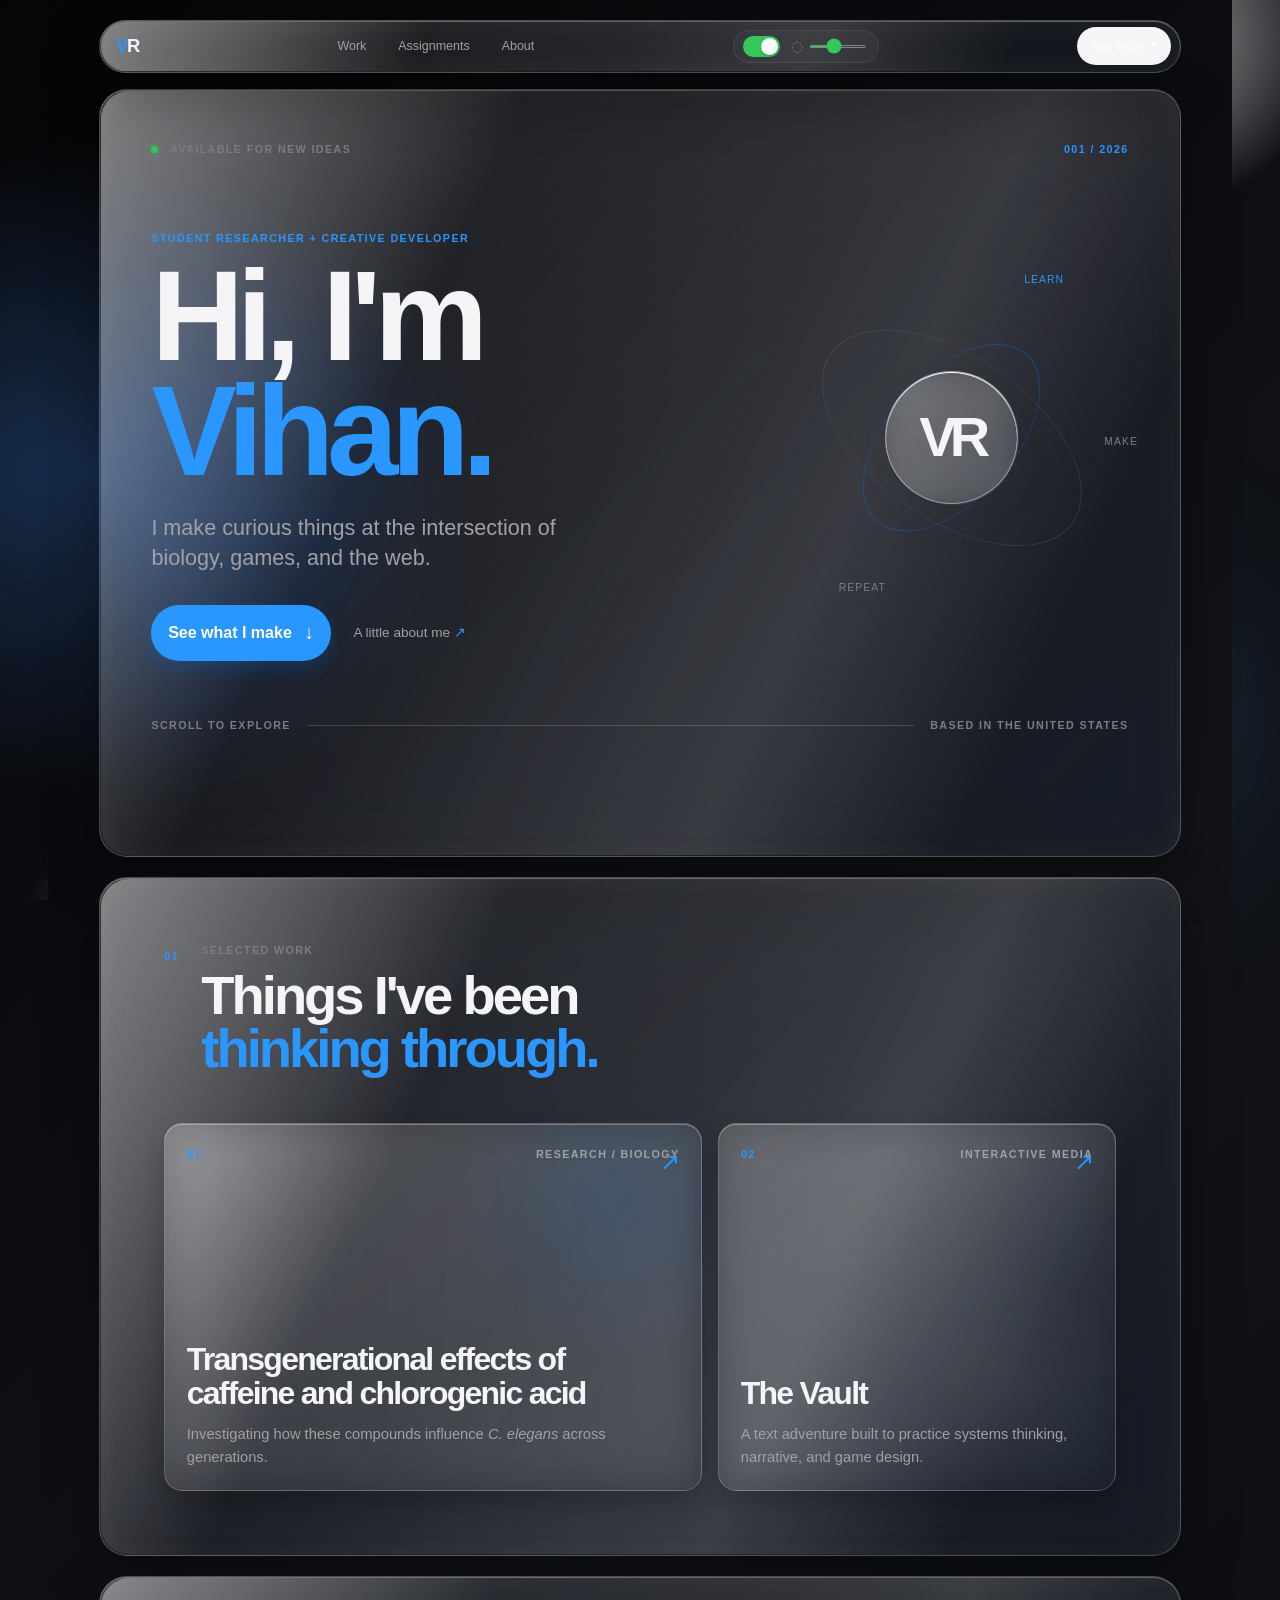
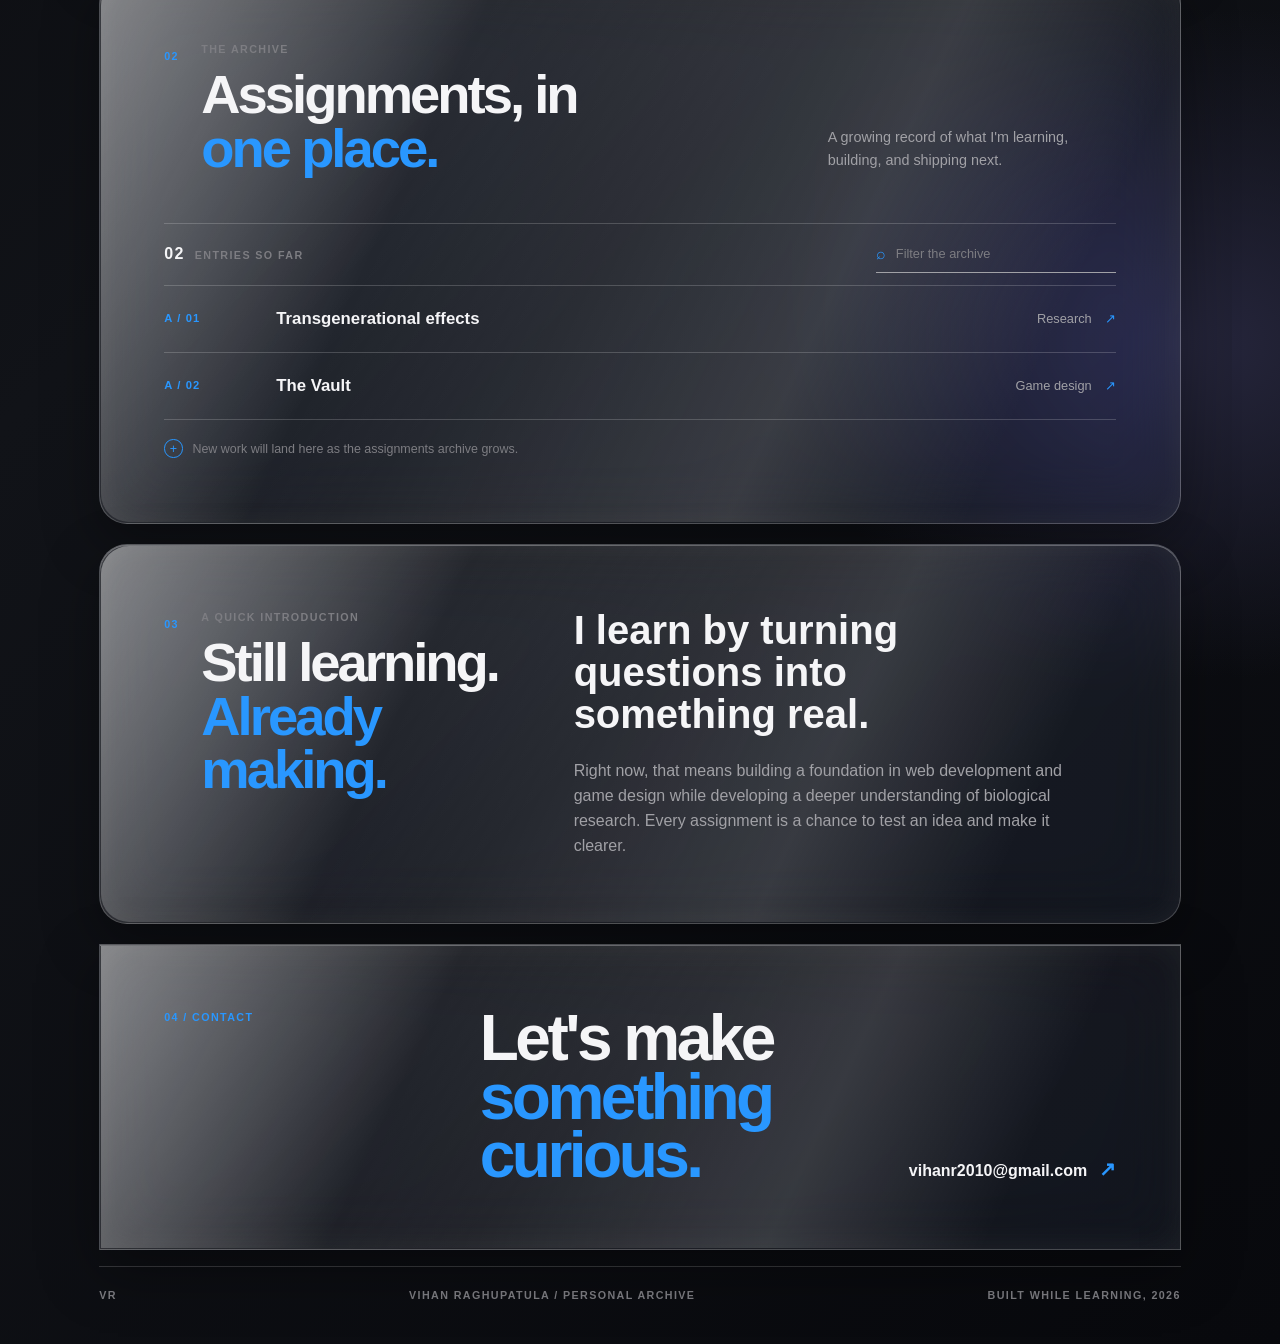
==== commit 18963dec: "Dark mode again" ====
--- a/index.html
+++ b/index.html
@@ -1,5 +1,5 @@
 <!doctype html>
-<html lang="en">
+<html lang="en" class="dark-mode">
 
 <head>
   <meta charset="utf-8">
@@ -18,6 +18,16 @@
       <a href="#work">Work</a>
       <a href="#assignments">Assignments</a>
       <a href="#about">About</a>
+    </div>
+    <div class="control-pod" aria-label="Display controls">
+      <label class="apple-switch" title="Toggle dark mode">
+        <input id="theme-toggle" type="checkbox" aria-label="Toggle dark mode" checked>
+        <span class="switch-track"><span class="switch-thumb"></span></span>
+      </label>
+      <label class="glass-control" title="Adjust glass transparency">
+        <span aria-hidden="true">◌</span>
+        <input id="glass-slider" type="range" min="20" max="75" value="42" aria-label="Adjust glass transparency">
+      </label>
     </div>
     <a class="nav-contact" href="mailto:vihanr2010@gmail.com">Say hello <span aria-hidden="true">↗</span></a>
   </nav>
@@ -145,6 +155,17 @@
     <p>Built while learning, 2026</p>
   </footer>
   <script>
+    const themeToggle = document.querySelector('#theme-toggle');
+    const glassSlider = document.querySelector('#glass-slider');
+
+    themeToggle.addEventListener('change', () => {
+      document.documentElement.classList.toggle('dark-mode', themeToggle.checked);
+    });
+
+    glassSlider.addEventListener('input', () => {
+      document.documentElement.style.setProperty('--glass-alpha', `${glassSlider.value}%`);
+    });
+
     const searchInput = document.querySelector('#assignment-search');
     const assignments = [...document.querySelectorAll('.assignment-item')];
     const emptyState = document.querySelector('#empty-state');
--- a/styles.css
+++ b/styles.css
@@ -2,11 +2,15 @@
   --black: #1d1d1f;
   --gray: #6e6e73;
   --light-gray: #86868b;
-  --line: #d2d2d7;
+  --line: rgba(150, 155, 165, 0.28);
   --blue: #0071e3;
   --blue-dark: #0066cc;
-  --surface: rgba(255, 255, 255, 0.72);
-  --surface-solid: #f5f5f7;
+  --glass: rgba(255, 255, 255, 0.42);
+  --glass-alpha: 42%;
+  --page-background: radial-gradient(ellipse 34rem 28rem at 0% 14%, #cfe3f5 0%, transparent 72%), radial-gradient(ellipse 34rem 30rem at 100% 62%, #e1e5ec 0%, transparent 70%), linear-gradient(135deg, #e7ebf0, #fbfbfc 42%, #dce3ec);
+  --page-text: var(--black);
+  --page-muted: var(--gray);
+  --glow: rgba(184, 210, 236, 0.48);
   --measure: 74rem;
 }
 
@@ -16,7 +20,7 @@
 
 html {
   scroll-behavior: smooth;
-  background: #f5f5f7;
+  background: var(--page-background);
 }
 
 body {
@@ -26,8 +30,8 @@
   padding: 1.25rem clamp(1rem, 4vw, 3.75rem) 2rem;
   max-width: var(--measure);
   overflow-x: hidden;
-  color: var(--black);
-  background: linear-gradient(180deg, #f5f5f7 0%, #fff 42%, #f5f5f7 100%);
+  color: var(--page-text);
+  background: var(--page-background);
   font: 1rem/1.55 -apple-system, BlinkMacSystemFont, "SF Pro Text", "Helvetica Neue", Arial, sans-serif;
 }
 
@@ -37,21 +41,79 @@
   z-index: -1;
   pointer-events: none;
   content: "";
-  background: radial-gradient(circle at 87% 6%, rgba(255, 255, 255, 0.98), transparent 25rem), radial-gradient(circle at 8% 54%, rgba(219, 235, 249, 0.72), transparent 24rem);
+  background: radial-gradient(ellipse 26rem 18rem at 82% 4%, rgba(255, 255, 255, 0.9), transparent 70%), linear-gradient(120deg, transparent 30%, rgba(255, 255, 255, 0.45) 44%, transparent 57%);
 }
 
 body::after {
   position: fixed;
-  right: 8%;
-  bottom: 2%;
+  right: 5%;
+  bottom: 4%;
   z-index: -1;
-  width: 14rem;
-  height: 14rem;
+  width: 18rem;
+  height: 18rem;
   border-radius: 50%;
   pointer-events: none;
   content: "";
-  background: rgba(228, 228, 234, 0.5);
-  filter: blur(60px);
+  background: var(--glow);
+  filter: blur(78px);
+}
+
+.site-nav,
+.hero,
+.section,
+.contact-section {
+  position: relative;
+  border: 1px solid rgba(255, 255, 255, 0.78);
+  background: linear-gradient(135deg, rgba(255, 255, 255, 0.68), rgba(255, 255, 255, var(--glass-alpha)) 48%, rgba(225, 232, 241, 0.36));
+  box-shadow: 0 20px 55px rgba(31, 41, 55, 0.12), inset 0 1px rgba(255, 255, 255, 0.95), inset 0 -1px rgba(255, 255, 255, 0.22), inset 0 0 30px rgba(255, 255, 255, 0.2);
+  backdrop-filter: saturate(180%) blur(32px);
+  -webkit-backdrop-filter: saturate(180%) blur(32px);
+}
+
+.site-nav::before,
+.hero::before,
+.section::before,
+.contact-section::before {
+  position: absolute;
+  inset: 1px;
+  z-index: -1;
+  border-radius: inherit;
+  pointer-events: none;
+  content: "";
+  background: linear-gradient(115deg, rgba(255, 255, 255, 0.4), transparent 30%, rgba(255, 255, 255, 0.14) 66%, transparent 84%);
+}
+
+.dark-mode {
+  --black: #f5f5f7;
+  --gray: #a1a1a6;
+  --light-gray: #7d7d82;
+  --line: rgba(255, 255, 255, 0.18);
+  --blue: #2997ff;
+  --blue-dark: #64b5ff;
+  --page-background: radial-gradient(ellipse 32rem 28rem at 4% 16%, #172b49 0%, transparent 72%), radial-gradient(ellipse 34rem 30rem at 95% 66%, #25253b 0%, transparent 70%), linear-gradient(135deg, #050507, #111318 48%, #08090d);
+  --page-text: #f5f5f7;
+  --page-muted: #a1a1a6;
+  --glow: rgba(43, 103, 159, 0.38);
+}
+
+.dark-mode .site-nav,
+.dark-mode .hero,
+.dark-mode .section,
+.dark-mode .contact-section {
+  background: linear-gradient(135deg, rgba(255, 255, 255, 0.17), rgba(255, 255, 255, 0.06) 48%, rgba(72, 83, 102, 0.16));
+  border-color: rgba(255, 255, 255, 0.22);
+  box-shadow: 0 20px 55px rgba(0, 0, 0, 0.35), inset 0 1px rgba(255, 255, 255, 0.3), inset 0 0 30px rgba(255, 255, 255, 0.05);
+}
+
+.dark-mode .project {
+  background: linear-gradient(145deg, rgba(255, 255, 255, 0.14), rgba(38, 43, 54, 0.22));
+  border-color: rgba(255, 255, 255, 0.2);
+  box-shadow: inset 0 1px rgba(255, 255, 255, 0.3), 0 12px 26px rgba(0, 0, 0, 0.2);
+}
+
+.dark-mode .orbit-core {
+  background: rgba(255, 255, 255, 0.12);
+  border-color: rgba(255, 255, 255, 0.4);
 }
 
 .site-nav {
@@ -63,12 +125,7 @@
   justify-content: space-between;
   min-height: 3.1rem;
   padding: 0.4rem 0.55rem 0.4rem 1rem;
-  border: 1px solid rgba(210, 210, 215, 0.76);
   border-radius: 999px;
-  background: rgba(255, 255, 255, 0.78);
-  box-shadow: 0 8px 28px rgba(0, 0, 0, 0.07), inset 0 1px rgba(255, 255, 255, 0.95);
-  backdrop-filter: saturate(180%) blur(20px);
-  -webkit-backdrop-filter: saturate(180%) blur(20px);
 }
 
 .brand {
@@ -96,9 +153,71 @@
   transition: color 180ms ease;
 }
 
-.nav-links a:hover,
-.nav-contact:hover {
+.nav-links a:hover {
   color: var(--black);
+}
+
+.control-pod {
+  display: flex;
+  align-items: center;
+  gap: 0.65rem;
+  padding: 0.28rem 0.55rem;
+  border: 1px solid rgba(128, 128, 135, 0.2);
+  border-radius: 999px;
+  background: rgba(120, 120, 128, 0.1);
+}
+
+.apple-switch input {
+  position: absolute;
+  opacity: 0;
+  pointer-events: none;
+}
+
+.switch-track {
+  display: flex;
+  align-items: center;
+  width: 2.35rem;
+  height: 1.35rem;
+  padding: 0.15rem;
+  border-radius: 999px;
+  background: #8e8e93;
+  cursor: pointer;
+  transition: background 180ms ease;
+}
+
+.switch-thumb {
+  width: 1.05rem;
+  height: 1.05rem;
+  border-radius: 50%;
+  background: #fff;
+  box-shadow: 0 1px 3px rgba(0, 0, 0, 0.28);
+  transition: transform 180ms ease;
+}
+
+.apple-switch input:checked+.switch-track {
+  background: #34c759;
+}
+
+.apple-switch input:checked+.switch-track .switch-thumb {
+  transform: translateX(1rem);
+}
+
+.glass-control {
+  display: flex;
+  align-items: center;
+  gap: 0.3rem;
+  color: var(--light-gray);
+}
+
+.glass-control span {
+  font-size: 0.9rem;
+}
+
+.glass-control input {
+  width: 3.6rem;
+  height: 0.2rem;
+  accent-color: #34c759;
+  cursor: pointer;
 }
 
 .nav-contact {
@@ -108,6 +227,10 @@
   background: var(--black);
 }
 
+.nav-contact:hover {
+  background: var(--blue);
+}
+
 .nav-contact span {
   color: #fff;
 }
@@ -115,23 +238,13 @@
 main {
   display: grid;
   gap: 1.25rem;
-}
-
-.hero,
-.section,
-.contact-section {
-  border: 1px solid rgba(210, 210, 215, 0.75);
-  border-radius: 1.75rem;
-  background: var(--surface);
-  box-shadow: 0 18px 50px rgba(0, 0, 0, 0.06), inset 0 1px rgba(255, 255, 255, 0.95);
-  backdrop-filter: saturate(150%) blur(22px);
-  -webkit-backdrop-filter: saturate(150%) blur(22px);
 }
 
 .hero {
   min-height: min(48rem, calc(100vh - 5rem));
   margin-top: 1rem;
   padding: clamp(1.4rem, 4vw, 3.5rem);
+  border-radius: 1.75rem;
   overflow: hidden;
 }
 
@@ -177,7 +290,8 @@
   box-shadow: 0 0 0 3px rgba(52, 199, 89, 0.12);
 }
 
-.hero-index {
+.hero-index,
+.kicker {
   color: var(--blue);
 }
 
@@ -192,11 +306,6 @@
 .hero-copy {
   max-width: 39rem;
   padding: 3rem 0 2rem;
-}
-
-.kicker {
-  margin: 0;
-  color: var(--blue);
 }
 
 h1,
@@ -253,7 +362,7 @@
 .button-bright {
   color: #fff;
   background: var(--blue);
-  box-shadow: 0 6px 16px rgba(0, 113, 227, 0.2);
+  box-shadow: 0 7px 18px rgba(0, 113, 227, 0.22);
 }
 
 .button-bright:hover {
@@ -290,7 +399,7 @@
 .orbit-ring {
   position: absolute;
   inset: 8%;
-  border: 1px solid rgba(110, 110, 115, 0.3);
+  border: 1px solid rgba(110, 110, 115, 0.35);
   border-radius: 50%;
   transform: rotate(35deg) scaleY(0.55);
 }
@@ -298,7 +407,7 @@
 .ring-two {
   inset: 18%;
   transform: rotate(-48deg) scaleY(0.56);
-  border-color: rgba(0, 113, 227, 0.42);
+  border-color: rgba(0, 113, 227, 0.45);
 }
 
 .orbit-core {
@@ -306,11 +415,11 @@
   inset: 31%;
   display: grid;
   place-items: center;
-  border: 1px solid rgba(210, 210, 215, 0.9);
+  border: 1px solid rgba(255, 255, 255, 0.88);
   border-radius: 50%;
-  background: rgba(255, 255, 255, 0.78);
-  box-shadow: 0 15px 35px rgba(0, 0, 0, 0.1), inset 0 1px #fff;
-  backdrop-filter: blur(14px);
+  background: rgba(255, 255, 255, 0.46);
+  box-shadow: 0 15px 35px rgba(31, 41, 55, 0.12), inset 0 1px #fff;
+  backdrop-filter: blur(16px);
 }
 
 .orbit-core span {
@@ -357,6 +466,7 @@
 
 .section {
   padding: clamp(2rem, 5vw, 4.5rem);
+  border-radius: 1.75rem;
 }
 
 .section-heading {
@@ -391,10 +501,13 @@
   position: relative;
   min-height: 23rem;
   padding: 1.35rem;
-  border: 1px solid var(--line);
+  border: 1px solid rgba(255, 255, 255, 0.7);
   border-radius: 1.15rem;
   overflow: hidden;
-  background: linear-gradient(145deg, rgba(255, 255, 255, 0.95), rgba(242, 242, 247, 0.78));
+  background: linear-gradient(145deg, rgba(255, 255, 255, 0.53), rgba(229, 235, 243, 0.24));
+  box-shadow: inset 0 1px rgba(255, 255, 255, 0.92), inset 0 -1px rgba(255, 255, 255, 0.25), 0 12px 26px rgba(31, 41, 55, 0.05);
+  backdrop-filter: saturate(170%) blur(22px);
+  -webkit-backdrop-filter: saturate(170%) blur(22px);
   transition: transform 220ms ease, box-shadow 220ms ease;
 }
 
@@ -406,15 +519,15 @@
 }
 
 .project-featured::before {
-  background: radial-gradient(circle at 84% 20%, rgba(0, 113, 227, 0.1), transparent 30%), linear-gradient(135deg, transparent 42%, rgba(255, 255, 255, 0.7));
+  background: radial-gradient(circle at 84% 20%, rgba(0, 113, 227, 0.12), transparent 30%);
 }
 
 .project-vault::before {
-  background: radial-gradient(circle at 73% 71%, rgba(110, 110, 115, 0.14), transparent 30%), linear-gradient(145deg, rgba(224, 224, 229, 0.7), transparent 60%);
+  background: radial-gradient(circle at 73% 71%, rgba(110, 110, 115, 0.14), transparent 30%);
 }
 
 .project:hover {
-  box-shadow: 0 16px 35px rgba(0, 0, 0, 0.1);
+  box-shadow: 0 16px 35px rgba(31, 41, 55, 0.12), inset 0 1px #fff;
   transform: translateY(-0.25rem);
 }
 
@@ -672,7 +785,7 @@
   }
 
   .nav-links {
-    order: 3;
+    order: 4;
     width: 100%;
     justify-content: space-between;
     padding: 0.35rem 0.4rem 0;
@@ -680,8 +793,14 @@
   }
 
   .nav-contact {
+    order: 1;
     padding: 0.5rem 0.7rem;
     font-size: 0.72rem;
+  }
+
+  .control-pod {
+    order: 3;
+    margin-left: auto;
   }
 
   .hero {
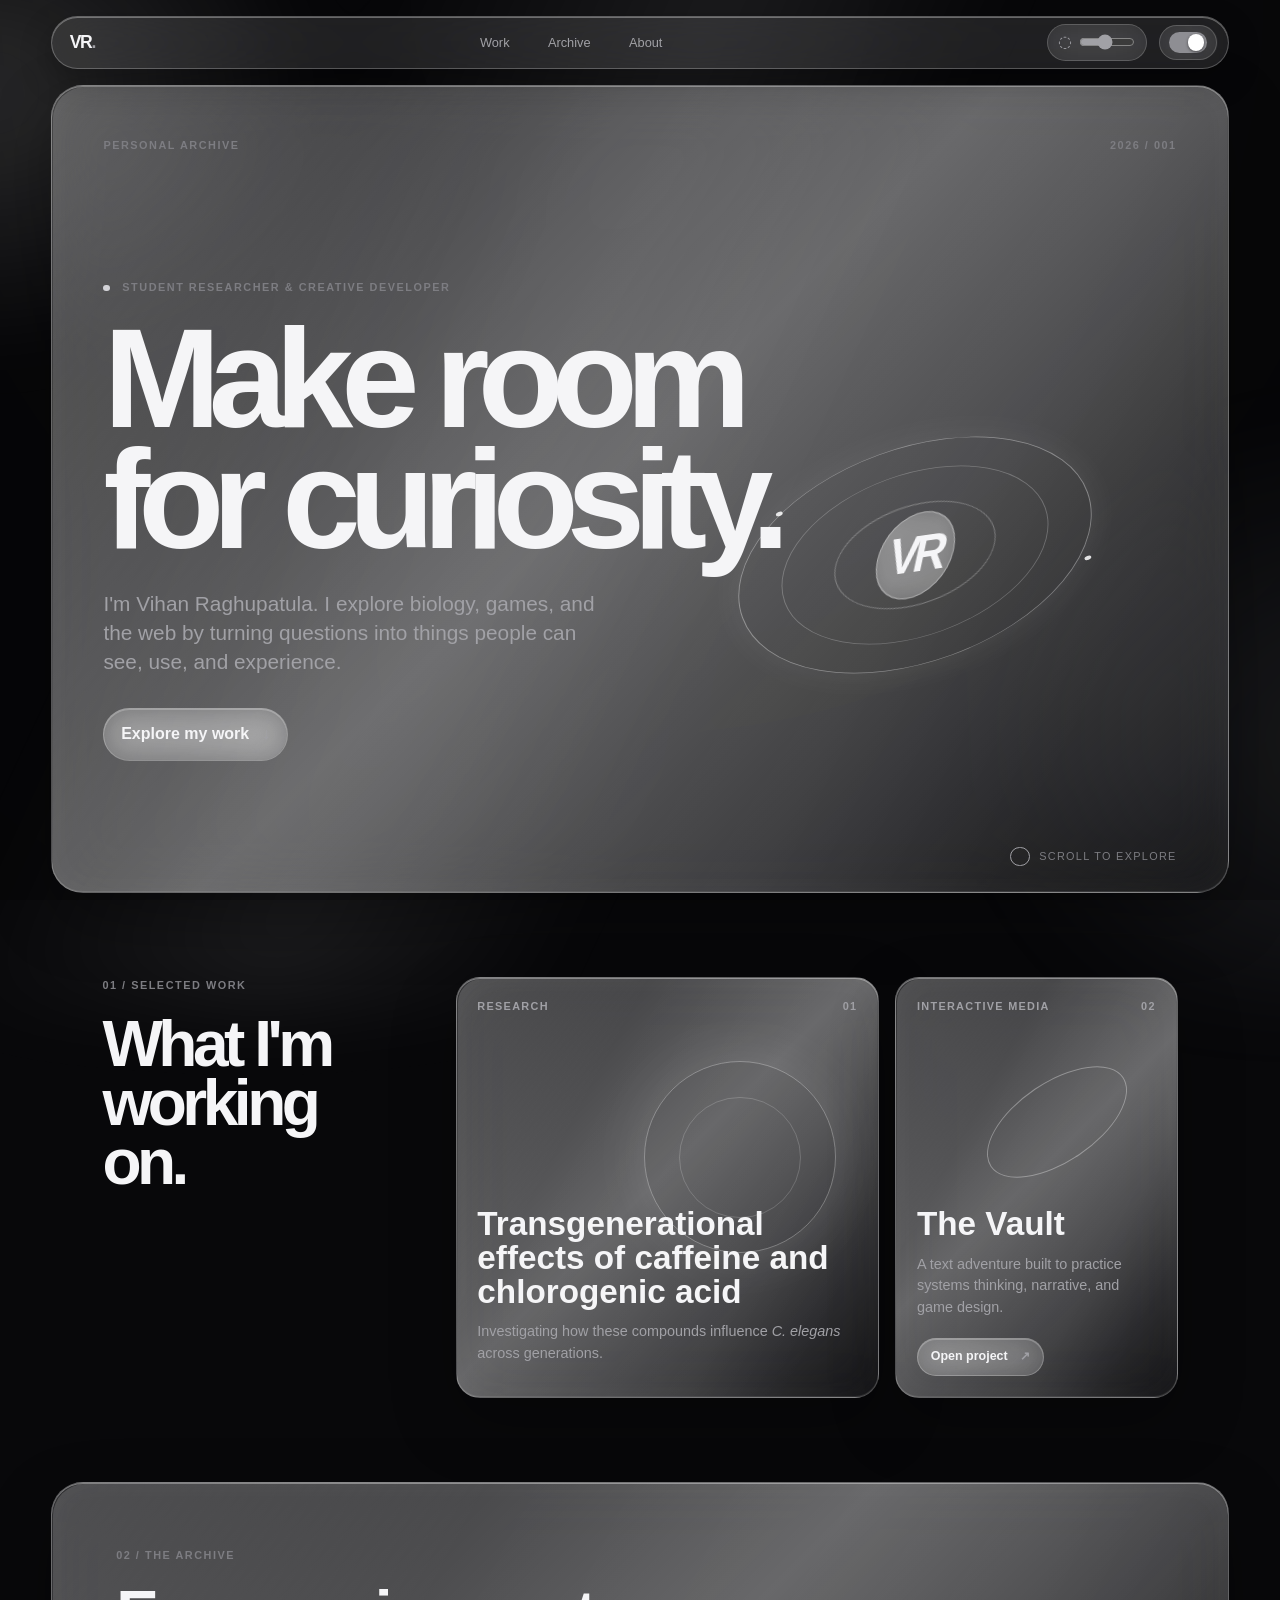
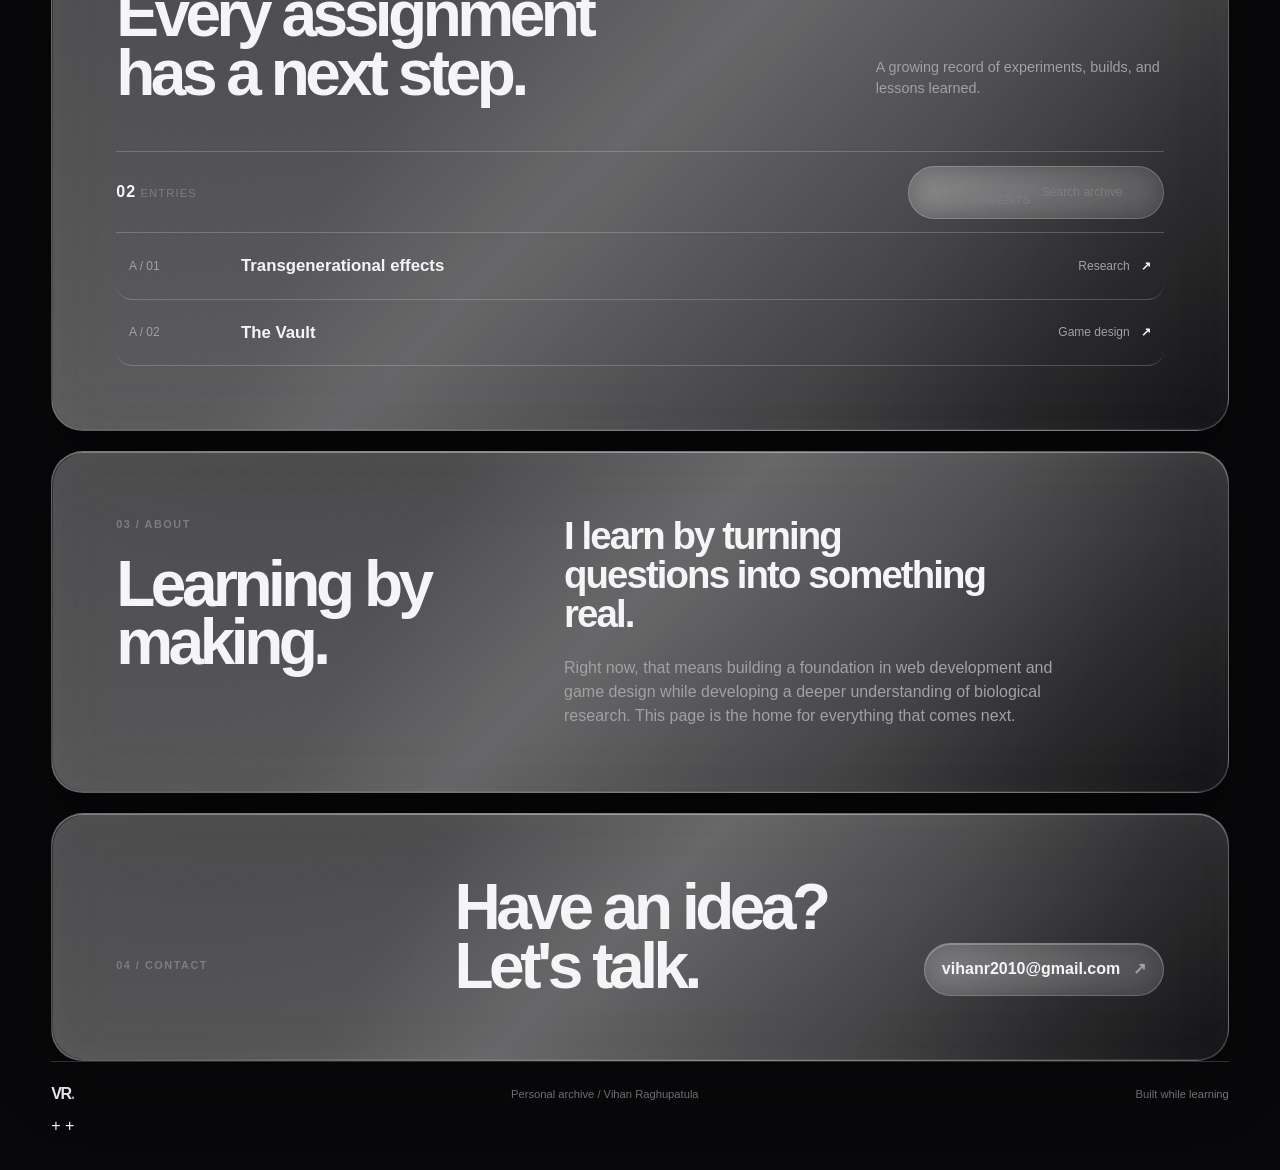
==== commit 4b6ae718: "PEK PEAK PEAK" ====
--- a/index.html
+++ b/index.html
@@ -1,186 +1,113 @@
 <!doctype html>
 <html lang="en" class="dark-mode">
+<!-- end script -->
 
 <head>
-  <meta charset="utf-8">
-  <meta name="viewport" content="width=device-width, initial-scale=1">
-  <meta name="description" content="Vihan Raghupatula's personal portfolio and growing assignment archive.">
-  <title>Vihan Raghupatula | Work in progress</title>
+  <!-- end document -->
+  <meta name="description" content="Vihan Raghupatula's personal portfolio, research, and assignment archive.">
+  <title>Vihan Raghupatula</title>
   <link rel="stylesheet" href="styles.css">
 </head>
 
 <body>
-  <div class="ambient ambient-one" aria-hidden="true"></div>
-  <div class="ambient ambient-two" aria-hidden="true"></div>
-  <nav class="site-nav" aria-label="Primary navigation">
-    <a class="brand" href="#top" aria-label="Vihan Raghupatula home"><span>V</span>R</a>
-    <div class="nav-links">
-      <a href="#work">Work</a>
-      <a href="#assignments">Assignments</a>
-      <a href="#about">About</a>
+  <nav class="topbar" aria-label="Primary navigation">
+    <a class="wordmark" href="#top" aria-label="Vihan Raghupatula home">VR<span>.</span></a>
+    <div class="nav-links"><a href="#work">Work</a><a href="#archive">Archive</a><a href="#about">About</a></div>
+    <div class="topbar-actions">
+      <label class="glass-control" title="Adjust glass transparency"><span aria-hidden="true">◌</span><input
+          id="glass-slider" type="range" min="18" max="62" value="38" aria-label="Adjust glass transparency"></label>
+      <label class="theme-switch" title="Toggle appearance"><input id="theme-toggle" type="checkbox" checked
+          aria-label="Toggle light appearance"><span class="switch-track"><span
+            class="switch-thumb"></span></span></label>
     </div>
-    <div class="control-pod" aria-label="Display controls">
-      <label class="apple-switch" title="Toggle dark mode">
-        <input id="theme-toggle" type="checkbox" aria-label="Toggle dark mode" checked>
-        <span class="switch-track"><span class="switch-thumb"></span></span>
-      </label>
-      <label class="glass-control" title="Adjust glass transparency">
-        <span aria-hidden="true">◌</span>
-        <input id="glass-slider" type="range" min="20" max="75" value="42" aria-label="Adjust glass transparency">
-      </label>
-    </div>
-    <a class="nav-contact" href="mailto:vihanr2010@gmail.com">Say hello <span aria-hidden="true">↗</span></a>
   </nav>
-
   <main id="top">
-    <section class="hero" aria-labelledby="hero-title">
-      <div class="hero-topline">
-        <p class="eyebrow"><span class="status-dot"></span> Available for new ideas</p>
-        <p class="hero-index">001 / 2026</p>
+    <section class="hero glass-panel" aria-labelledby="hero-title">
+      <div class="section-meta"><span>Personal archive</span><span>2026 / 001</span></div>
+      <div class="hero-content">
+        <p class="eyebrow"><span class="status-dot"></span> Student researcher &amp; creative developer</p>
+        <h1 id="hero-title">Make room<br>for <em>curiosity.</em></h1>
+        <p class="hero-copy">I'm Vihan Raghupatula. I explore biology, games, and the web by turning questions into
+          things people can see, use, and experience.</p><a class="glass-button" href="#work">Explore my work <span
+            aria-hidden="true">↓</span></a>
       </div>
-      <div class="hero-grid">
-        <div class="hero-copy">
-          <p class="kicker">Student researcher + creative developer</p>
-          <h1 id="hero-title">Hi, I'm<br><em>Vihan.</em></h1>
-          <p class="tagline">I make curious things at the intersection of biology, games, and the web.</p>
-          <div class="hero-actions">
-            <a class="button button-bright" href="#work">See what I make <span aria-hidden="true">↓</span></a>
-            <a class="text-link" href="#about">A little about me <span aria-hidden="true">↗</span></a>
-          </div>
-        </div>
-        <div class="hero-orbit" aria-hidden="true">
-          <div class="orbit-ring ring-one"></div>
-          <div class="orbit-ring ring-two"></div>
-          <div class="orbit-core"><span>VR</span></div>
-          <span class="orbit-label label-top">learn</span>
-          <span class="orbit-label label-right">make</span>
-          <span class="orbit-label label-bottom">repeat</span>
-        </div>
+      <div class="hero-mark" aria-hidden="true"><span>VR</span><i></i><b></b></div>
+      <div class="scroll-cue"><span></span> Scroll to explore</div>
+    </section>
+    <section id="work" class="work-section" aria-labelledby="work-title">
+      <div class="section-intro">
+        <p class="eyebrow">01 / Selected work</p>
+        <h2 id="work-title">What I'm<br><em>working on.</em></h2>
       </div>
-      <div class="hero-footer">
-        <span>Scroll to explore</span>
-        <span class="hero-line"></span>
-        <span>Based in the United States</span>
-      </div>
-    </section>
-
-    <section id="work" class="section work-section" aria-labelledby="work-title">
-      <div class="section-heading">
-        <p class="section-number">01</p>
-        <div>
-          <p class="section-label">Selected work</p>
-          <h2 id="work-title">Things I've been<br><em>thinking through.</em></h2>
-        </div>
-      </div>
-      <div class="project-grid">
-        <article class="project project-featured" data-search="biology research caffeine chlorogenic acid">
-          <div class="project-top"><span class="project-number">01</span><span class="project-type">Research /
-              Biology</span></div>
-          <div class="project-body">
+      <div class="bento-grid">
+        <article class="bento-card research glass-panel" data-search="biology research caffeine chlorogenic acid">
+          <div class="card-label"><span>Research</span><span>01</span></div>
+          <div class="card-content">
             <h3>Transgenerational effects of caffeine and chlorogenic acid</h3>
             <p>Investigating how these compounds influence <em>C. elegans</em> across generations.</p>
-          </div>
-          <span class="project-arrow" aria-hidden="true">↗</span>
+          </div><span class="card-glint" aria-hidden="true"></span>
         </article>
-        <article class="project project-vault" data-search="interactive media game design the vault">
-          <div class="project-top"><span class="project-number">02</span><span class="project-type">Interactive
-              media</span></div>
-          <div class="project-body">
+        <article class="bento-card vault glass-panel" data-search="interactive media game design the vault">
+          <div class="card-label"><span>Interactive media</span><span>02</span></div>
+          <div class="card-content">
             <h3>The Vault</h3>
-            <p>A text adventure built to practice systems thinking, narrative, and game design.</p>
-          </div>
-          <a class="project-arrow" href="game/README.md" aria-label="Read about The Vault">↗</a>
+            <p>A text adventure built to practice systems thinking, narrative, and game design.</p><a
+              href="game/README.md" class="card-link">Open project <span aria-hidden="true">↗</span></a>
+          </div><span class="vault-orbit" aria-hidden="true"></span>
         </article>
       </div>
     </section>
-
-    <section id="assignments" class="section assignments-section" aria-labelledby="assignments-title">
-      <div class="assignment-heading">
-        <div class="section-heading compact-heading">
-          <p class="section-number">02</p>
-          <div>
-            <p class="section-label">The archive</p>
-            <h2 id="assignments-title">Assignments, in<br><em>one place.</em></h2>
-          </div>
+    <section id="archive" class="archive-section glass-panel" aria-labelledby="archive-title">
+      <div class="archive-header">
+        <div>
+          <p class="eyebrow">02 / The archive</p>
+          <h2 id="archive-title">Every assignment<br>has a <em>next step.</em></h2>
         </div>
-        <p class="assignment-intro">A growing record of what I'm learning, building, and shipping next.</p>
+        <p class="archive-summary">A growing record of experiments, builds, and lessons learned.</p>
       </div>
-      <div class="archive-toolbar">
-        <span class="archive-count"><strong>02</strong> entries so far</span>
-        <label class="archive-search"><span aria-hidden="true">⌕</span><span class="sr-only">Filter
-            assignments</span><input id="assignment-search" type="search" placeholder="Filter the archive"
-            autocomplete="off"></label>
+      <div class="archive-tools"><span><strong>02</strong> entries</span><label class="archive-search"><span
+            aria-hidden="true">⌕</span><span class="sr-only">Filter assignments</span><input id="assignment-search"
+            type="search" placeholder="Search archive" autocomplete="off"></label></div>
+      <div class="archive-list" id="assignment-list"><a class="archive-item" href="#work"
+          data-search="biology research caffeine chlorogenic acid"><span class="item-index">A /
+            01</span><strong>Transgenerational effects</strong><span class="item-type">Research <b
+              aria-hidden="true">↗</b></span></a><a class="archive-item" href="game/README.md"
+          data-search="interactive media game design the vault"><span class="item-index">A / 02</span><strong>The
+            Vault</strong><span class="item-type">Game design <b aria-hidden="true">↗</b></span></a></div>
+      <p id="empty-state" class="empty-state" hidden>No assignments match that search.</p>
+    </section>
+    <section id="about" class="about-section glass-panel" aria-labelledby="about-title">
+      <div class="about-heading">
+        <p class="eyebrow">03 / About</p>
+        <h2 id="about-title">Learning by<br><em>making.</em></h2>
       </div>
-      <div class="assignment-list" id="assignment-list">
-        <a class="assignment-item" href="#work" data-search="biology research caffeine chlorogenic acid">
-          <span class="assignment-index">A / 01</span><span class="assignment-name">Transgenerational
-            effects</span><span class="assignment-meta">Research <span aria-hidden="true">↗</span></span>
-        </a>
-        <a class="assignment-item" href="game/README.md" data-search="interactive media game design the vault">
-          <span class="assignment-index">A / 02</span><span class="assignment-name">The Vault</span><span
-            class="assignment-meta">Game design <span aria-hidden="true">↗</span></span>
-        </a>
-      </div>
-      <p class="empty-state" id="empty-state" hidden>No assignments match that search yet.</p>
-      <p class="archive-note"><span class="note-mark">+</span> New work will land here as the assignments archive grows.
-      </p>
-    </section>
-
-    <section id="about" class="section about-section" aria-labelledby="about-title">
-      <div class="section-heading">
-        <p class="section-number">03</p>
-        <div>
-          <p class="section-label">A quick introduction</p>
-          <h2 id="about-title">Still learning.<br><em>Already making.</em></h2>
-        </div>
-      </div>
-      <div class="about-content">
-        <p class="statement">I learn by turning questions into something real.</p>
-        <p class="supporting-text">Right now, that means building a foundation in web development and game design while
-          developing a deeper understanding of biological research. Every assignment is a chance to test an idea and
-          make it clearer.</p>
+      <div class="about-copy">
+        <p class="lead">I learn by turning questions into something real.</p>
+        <p>Right now, that means building a foundation in web development and game design while developing a deeper
+          understanding of biological research. This page is the home for everything that comes next.</p>
       </div>
     </section>
-
-    <section id="contact" class="contact-section" aria-labelledby="contact-title">
-      <p class="section-number">04 / Contact</p>
-      <h2 id="contact-title">Let's make<br><em>something curious.</em></h2>
-      <a class="contact-link" href="mailto:vihanr2010@gmail.com">vihanr2010@gmail.com <span
-          aria-hidden="true">↗</span></a>
+    <section class="contact-section glass-panel" aria-labelledby="contact-title">
+      <p class="eyebrow">04 / Contact</p>
+      <h2 id="contact-title">Have an idea?<br><em>Let's talk.</em></h2><a class="glass-button"
+        href="mailto:vihanr2010@gmail.com">vihanr2010@gmail.com <span aria-hidden="true">↗</span></a>
     </section>
   </main>
-
-  <footer><span>VR</span>
-    <p>Vihan Raghupatula / Personal archive</p>
-    <p>Built while learning, 2026</p>
-  </footer>
+  <footer><span class="wordmark">VR<span>.</span></span><span>Personal archive / Vihan Raghupatula</span><span>Built
+      while learning</span></footer>
   <script>
+    const root = document.documentElement;
     const themeToggle = document.querySelector('#theme-toggle');
     const glassSlider = document.querySelector('#glass-slider');
-
-    themeToggle.addEventListener('change', () => {
-      document.documentElement.classList.toggle('dark-mode', themeToggle.checked);
-    });
-
-    glassSlider.addEventListener('input', () => {
-      document.documentElement.style.setProperty('--glass-alpha', `${glassSlider.value}%`);
-    });
-
     const searchInput = document.querySelector('#assignment-search');
-    const assignments = [...document.querySelectorAll('.assignment-item')];
+    const assignments = [...document.querySelectorAll('.archive-item')];
     const emptyState = document.querySelector('#empty-state');
-
-    searchInput.addEventListener('input', () => {
-      const query = searchInput.value.trim().toLowerCase();
-      let visibleCount = 0;
-      assignments.forEach((assignment) => {
-        const isVisible = assignment.dataset.search.includes(query);
-        assignment.hidden = !isVisible;
-        if (isVisible) visibleCount += 1;
-      });
-      emptyState.hidden = visibleCount !== 0;
-    });
+    themeToggle.addEventListener('change', () => root.classList.toggle('dark-mode', themeToggle.checked));
+    glassSlider.addEventListener('input', () => root.style.setProperty('--glass-alpha', glassSlider.value / 100));
+    searchInput.addEventListener('input', () => { const query = searchInput.value.trim().toLowerCase(); const visible = assignments.filter((item) => item.dataset.search.includes(query)); assignments.forEach((item) => { item.hidden = !visible.includes(item); }); emptyState.hidden = visible.length > 0; });
   </script>
+  +
 </body>
++
 
 </html>
--- a/styles.css
+++ b/styles.css
@@ -1,17 +1,12 @@
 :root {
-  --black: #1d1d1f;
-  --gray: #6e6e73;
-  --light-gray: #86868b;
-  --line: rgba(150, 155, 165, 0.28);
-  --blue: #0071e3;
-  --blue-dark: #0066cc;
-  --glass: rgba(255, 255, 255, 0.42);
-  --glass-alpha: 42%;
-  --page-background: radial-gradient(ellipse 34rem 28rem at 0% 14%, #cfe3f5 0%, transparent 72%), radial-gradient(ellipse 34rem 30rem at 100% 62%, #e1e5ec 0%, transparent 70%), linear-gradient(135deg, #e7ebf0, #fbfbfc 42%, #dce3ec);
-  --page-text: var(--black);
-  --page-muted: var(--gray);
-  --glow: rgba(184, 210, 236, 0.48);
-  --measure: 74rem;
+  --text: #f5f5f7;
+  --muted: #a1a1a6;
+  --quiet: #7d7d82;
+  --line: rgba(255, 255, 255, 0.2);
+  --glass-alpha: 0.38;
+  --glass: rgba(255, 255, 255, var(--glass-alpha));
+  --background: #08080a;
+  --radius: 2rem;
 }
 
 * {
@@ -20,157 +15,134 @@
 
 html {
   scroll-behavior: smooth;
-  background: var(--page-background);
+  background: var(--background);
 }
 
 body {
   position: relative;
+  isolation: isolate;
   min-height: 100vh;
   margin: 0 auto;
-  padding: 1.25rem clamp(1rem, 4vw, 3.75rem) 2rem;
-  max-width: var(--measure);
+  padding: 1rem clamp(1rem, 4vw, 4rem) 2rem;
+  max-width: 82rem;
   overflow-x: hidden;
-  color: var(--page-text);
-  background: var(--page-background);
-  font: 1rem/1.55 -apple-system, BlinkMacSystemFont, "SF Pro Text", "Helvetica Neue", Arial, sans-serif;
+  color: var(--text);
+  background: var(--background);
+  font: 1rem/1.5 -apple-system, BlinkMacSystemFont, "SF Pro Display", "SF Pro Text", "Helvetica Neue", Arial, sans-serif;
 }
 
 body::before {
+  position: fixed;
+  inset: -12%;
+  z-index: -2;
+  pointer-events: none;
+  content: "";
+  background: radial-gradient(ellipse 30rem 24rem at 9% 18%, rgba(255, 255, 255, 0.16), transparent 70%), radial-gradient(ellipse 35rem 30rem at 95% 76%, rgba(170, 175, 184, 0.14), transparent 70%), linear-gradient(115deg, transparent 28%, rgba(255, 255, 255, 0.08) 44%, transparent 58%);
+  filter: blur(38px);
+}
+
+body::after {
   position: fixed;
   inset: 0;
   z-index: -1;
   pointer-events: none;
   content: "";
-  background: radial-gradient(ellipse 26rem 18rem at 82% 4%, rgba(255, 255, 255, 0.9), transparent 70%), linear-gradient(120deg, transparent 30%, rgba(255, 255, 255, 0.45) 44%, transparent 57%);
-}
-
-body::after {
-  position: fixed;
-  right: 5%;
-  bottom: 4%;
-  z-index: -1;
-  width: 18rem;
-  height: 18rem;
-  border-radius: 50%;
-  pointer-events: none;
-  content: "";
-  background: var(--glow);
-  filter: blur(78px);
-}
-
-.site-nav,
-.hero,
-.section,
-.contact-section {
+  background: radial-gradient(circle at 50% 0%, transparent 20%, rgba(0, 0, 0, 0.22) 100%);
+}
+
+.glass-panel {
   position: relative;
-  border: 1px solid rgba(255, 255, 255, 0.78);
-  background: linear-gradient(135deg, rgba(255, 255, 255, 0.68), rgba(255, 255, 255, var(--glass-alpha)) 48%, rgba(225, 232, 241, 0.36));
-  box-shadow: 0 20px 55px rgba(31, 41, 55, 0.12), inset 0 1px rgba(255, 255, 255, 0.95), inset 0 -1px rgba(255, 255, 255, 0.22), inset 0 0 30px rgba(255, 255, 255, 0.2);
-  backdrop-filter: saturate(180%) blur(32px);
-  -webkit-backdrop-filter: saturate(180%) blur(32px);
-}
-
-.site-nav::before,
-.hero::before,
-.section::before,
-.contact-section::before {
+  border: 1px solid rgba(255, 255, 255, 0.24);
+  border-radius: var(--radius);
+  background: linear-gradient(135deg, rgba(255, 255, 255, 0.15), var(--glass) 48%, rgba(255, 255, 255, 0.045));
+  box-shadow: 0 24px 65px rgba(0, 0, 0, 0.3), inset 0 1px rgba(255, 255, 255, 0.38), inset 0 -1px rgba(255, 255, 255, 0.1), inset 0 0 32px rgba(255, 255, 255, 0.04);
+  backdrop-filter: saturate(135%) blur(32px);
+  -webkit-backdrop-filter: saturate(135%) blur(32px);
+}
+
+.glass-panel::after {
   position: absolute;
   inset: 1px;
   z-index: -1;
   border-radius: inherit;
   pointer-events: none;
   content: "";
-  background: linear-gradient(115deg, rgba(255, 255, 255, 0.4), transparent 30%, rgba(255, 255, 255, 0.14) 66%, transparent 84%);
-}
-
-.dark-mode {
-  --black: #f5f5f7;
-  --gray: #a1a1a6;
-  --light-gray: #7d7d82;
-  --line: rgba(255, 255, 255, 0.18);
-  --blue: #2997ff;
-  --blue-dark: #64b5ff;
-  --page-background: radial-gradient(ellipse 32rem 28rem at 4% 16%, #172b49 0%, transparent 72%), radial-gradient(ellipse 34rem 30rem at 95% 66%, #25253b 0%, transparent 70%), linear-gradient(135deg, #050507, #111318 48%, #08090d);
-  --page-text: #f5f5f7;
-  --page-muted: #a1a1a6;
-  --glow: rgba(43, 103, 159, 0.38);
-}
-
-.dark-mode .site-nav,
-.dark-mode .hero,
-.dark-mode .section,
-.dark-mode .contact-section {
-  background: linear-gradient(135deg, rgba(255, 255, 255, 0.17), rgba(255, 255, 255, 0.06) 48%, rgba(72, 83, 102, 0.16));
-  border-color: rgba(255, 255, 255, 0.22);
-  box-shadow: 0 20px 55px rgba(0, 0, 0, 0.35), inset 0 1px rgba(255, 255, 255, 0.3), inset 0 0 30px rgba(255, 255, 255, 0.05);
-}
-
-.dark-mode .project {
-  background: linear-gradient(145deg, rgba(255, 255, 255, 0.14), rgba(38, 43, 54, 0.22));
-  border-color: rgba(255, 255, 255, 0.2);
-  box-shadow: inset 0 1px rgba(255, 255, 255, 0.3), 0 12px 26px rgba(0, 0, 0, 0.2);
-}
-
-.dark-mode .orbit-core {
-  background: rgba(255, 255, 255, 0.12);
-  border-color: rgba(255, 255, 255, 0.4);
-}
-
-.site-nav {
+  background: linear-gradient(118deg, rgba(255, 255, 255, 0.16), transparent 30%, rgba(255, 255, 255, 0.035) 70%, transparent 86%);
+}
+
+.topbar {
   position: sticky;
   top: 0.75rem;
-  z-index: 10;
+  z-index: 20;
   display: flex;
   align-items: center;
   justify-content: space-between;
-  min-height: 3.1rem;
-  padding: 0.4rem 0.55rem 0.4rem 1rem;
+  min-height: 3.3rem;
+  margin-bottom: 1rem;
+  padding: 0.42rem 0.65rem 0.42rem 1.1rem;
+  border: 1px solid rgba(255, 255, 255, 0.24);
   border-radius: 999px;
-}
-
-.brand {
-  color: var(--black);
-  font-size: 1.15rem;
+  background: rgba(255, 255, 255, 0.1);
+  box-shadow: 0 12px 32px rgba(0, 0, 0, 0.25), inset 0 1px rgba(255, 255, 255, 0.32);
+  backdrop-filter: blur(28px) saturate(140%);
+  -webkit-backdrop-filter: blur(28px) saturate(140%);
+}
+
+.wordmark {
+  color: var(--text);
+  font-size: 1.1rem;
   font-weight: 700;
   letter-spacing: -0.08em;
   text-decoration: none;
 }
 
-.brand span {
-  color: var(--blue);
+.wordmark span {
+  color: var(--muted);
 }
 
 .nav-links {
   display: flex;
-  gap: clamp(1rem, 3vw, 2rem);
-}
-
-.nav-links a,
-.nav-contact {
-  color: var(--gray);
-  font-size: 0.78rem;
+  gap: clamp(1rem, 3vw, 2.4rem);
+}
+
+.nav-links a {
+  color: var(--muted);
+  font-size: 0.8rem;
   text-decoration: none;
-  transition: color 180ms ease;
 }
 
 .nav-links a:hover {
-  color: var(--black);
-}
-
-.control-pod {
-  display: flex;
-  align-items: center;
-  gap: 0.65rem;
-  padding: 0.28rem 0.55rem;
-  border: 1px solid rgba(128, 128, 135, 0.2);
+  color: var(--text);
+}
+
+.topbar-actions {
+  display: flex;
+  align-items: center;
+  gap: 0.7rem;
+}
+
+.glass-control,
+.theme-switch {
+  display: flex;
+  align-items: center;
+  gap: 0.3rem;
+  padding: 0.35rem 0.6rem;
+  border: 1px solid rgba(255, 255, 255, 0.18);
   border-radius: 999px;
-  background: rgba(120, 120, 128, 0.1);
-}
-
-.apple-switch input {
+  color: var(--muted);
+  background: rgba(255, 255, 255, 0.08);
+  backdrop-filter: blur(16px);
+}
+
+.glass-control input {
+  width: 3.5rem;
+  accent-color: #a1a1a6;
+  cursor: pointer;
+}
+
+.theme-switch input {
   position: absolute;
   opacity: 0;
-  pointer-events: none;
 }
 
 .switch-track {
@@ -180,9 +152,8 @@
   height: 1.35rem;
   padding: 0.15rem;
   border-radius: 999px;
-  background: #8e8e93;
+  background: #636366;
   cursor: pointer;
-  transition: background 180ms ease;
 }
 
 .switch-thumb {
@@ -190,49 +161,16 @@
   height: 1.05rem;
   border-radius: 50%;
   background: #fff;
-  box-shadow: 0 1px 3px rgba(0, 0, 0, 0.28);
+  box-shadow: 0 1px 3px #0008;
   transition: transform 180ms ease;
 }
 
-.apple-switch input:checked+.switch-track {
-  background: #34c759;
-}
-
-.apple-switch input:checked+.switch-track .switch-thumb {
+.theme-switch input:checked+.switch-track {
+  background: #8e8e93;
+}
+
+.theme-switch input:checked+.switch-track .switch-thumb {
   transform: translateX(1rem);
-}
-
-.glass-control {
-  display: flex;
-  align-items: center;
-  gap: 0.3rem;
-  color: var(--light-gray);
-}
-
-.glass-control span {
-  font-size: 0.9rem;
-}
-
-.glass-control input {
-  width: 3.6rem;
-  height: 0.2rem;
-  accent-color: #34c759;
-  cursor: pointer;
-}
-
-.nav-contact {
-  padding: 0.58rem 0.9rem;
-  border-radius: 999px;
-  color: #fff;
-  background: var(--black);
-}
-
-.nav-contact:hover {
-  background: var(--blue);
-}
-
-.nav-contact span {
-  color: #fff;
 }
 
 main {
@@ -241,370 +179,319 @@
 }
 
 .hero {
-  min-height: min(48rem, calc(100vh - 5rem));
-  margin-top: 1rem;
-  padding: clamp(1.4rem, 4vw, 3.5rem);
-  border-radius: 1.75rem;
+  min-height: min(46rem, calc(100vh - 5.5rem));
+  padding: clamp(1.5rem, 4vw, 3.6rem);
   overflow: hidden;
 }
 
-.hero-topline,
-.hero-footer,
-.project-top,
-.archive-toolbar,
-footer {
-  display: flex;
-  align-items: center;
+.section-meta,
+.hero .eyebrow,
+.section-intro .eyebrow,
+.archive-header .eyebrow,
+.about-heading .eyebrow,
+.contact-section .eyebrow {
+  color: var(--quiet);
+  font-size: 0.68rem;
+  font-weight: 600;
+  letter-spacing: 0.14em;
+  text-transform: uppercase;
+}
+
+.section-meta {
+  display: flex;
   justify-content: space-between;
 }
 
-.eyebrow,
-.hero-index,
-.kicker,
-.section-label,
-.section-number,
-.project-type,
-.project-number,
-.archive-count,
-.hero-footer,
-footer {
-  color: var(--light-gray);
-  font-size: 0.67rem;
-  font-weight: 600;
-  letter-spacing: 0.13em;
-  text-transform: uppercase;
-}
-
-.eyebrow,
-.hero-index {
-  margin: 0;
+.hero-content {
+  position: relative;
+  z-index: 1;
+  max-width: 44rem;
+  padding: clamp(6rem, 14vh, 10rem) 0 5rem;
+}
+
+.eyebrow {
+  margin: 0 0 1.4rem;
 }
 
 .status-dot {
   display: inline-block;
-  width: 0.42rem;
-  height: 0.42rem;
+  width: 0.4rem;
+  height: 0.4rem;
   margin-right: 0.5rem;
   border-radius: 50%;
-  background: #34c759;
-  box-shadow: 0 0 0 3px rgba(52, 199, 89, 0.12);
-}
-
-.hero-index,
-.kicker {
-  color: var(--blue);
-}
-
-.hero-grid {
-  display: grid;
-  grid-template-columns: minmax(0, 1.25fr) minmax(16rem, 0.75fr);
-  align-items: center;
-  gap: 2rem;
-  min-height: 35rem;
+  background: #d2d2d7;
+}
+
+.hero h1 {
+  max-width: 9ch;
+  margin: 0 0 1.8rem;
+  font-size: clamp(4rem, 11vw, 9rem);
+  font-weight: 600;
+  line-height: 0.86;
+  letter-spacing: -0.085em;
+}
+
+.hero h1 em,
+h2 em {
+  color: var(--text);
+  font-style: normal;
 }
 
 .hero-copy {
-  max-width: 39rem;
-  padding: 3rem 0 2rem;
-}
-
-h1,
-h2,
-h3,
-p {
-  margin-top: 0;
-}
-
-h1,
-h2,
-h3 {
-  letter-spacing: -0.055em;
-}
-
-h1 {
-  margin-bottom: 1.55rem;
-  font-size: clamp(4.5rem, 10vw, 8.5rem);
-  font-weight: 600;
-  line-height: 0.9;
-}
-
-h1 em,
-h2 em {
-  color: var(--blue);
-  font-style: normal;
-}
-
-.tagline {
-  max-width: 28rem;
+  max-width: 32rem;
   margin-bottom: 2rem;
-  color: var(--gray);
-  font-size: clamp(1.05rem, 2vw, 1.35rem);
+  color: var(--muted);
+  font-size: clamp(1.05rem, 2vw, 1.3rem);
   line-height: 1.4;
 }
 
-.hero-actions {
-  display: flex;
-  align-items: center;
-  gap: 1.4rem;
-  flex-wrap: wrap;
-}
-
-.button {
+.glass-button,
+.card-link,
+.contact-section .glass-button {
   display: inline-flex;
   align-items: center;
   gap: 0.8rem;
-  padding: 0.8rem 1.05rem;
+  padding: 0.82rem 1.05rem;
+  border: 1px solid rgba(255, 255, 255, 0.24);
   border-radius: 999px;
+  color: var(--text);
+  background: rgba(255, 255, 255, 0.11);
+  box-shadow: inset 0 1px rgba(255, 255, 255, 0.24);
   font-weight: 600;
   text-decoration: none;
-}
-
-.button-bright {
-  color: #fff;
-  background: var(--blue);
-  box-shadow: 0 7px 18px rgba(0, 113, 227, 0.22);
-}
-
-.button-bright:hover {
-  background: var(--blue-dark);
-}
-
-.button-bright span {
-  font-size: 1.2rem;
-}
-
-.text-link {
-  color: var(--gray);
-  font-size: 0.85rem;
-  text-decoration: none;
-}
-
-.text-link span,
-.contact-link span {
-  color: var(--blue);
-}
-
-.text-link:hover,
-.contact-link:hover {
-  color: var(--blue);
-}
-
-.hero-orbit {
-  position: relative;
-  width: min(30vw, 22rem);
+  backdrop-filter: blur(16px);
+}
+
+.glass-button:hover,
+.card-link:hover {
+  background: rgba(255, 255, 255, 0.2);
+}
+
+.glass-button span,
+.card-link span {
+  color: var(--muted);
+}
+
+.hero-mark {
+  position: absolute;
+  right: 11%;
+  bottom: 19%;
+  width: min(31vw, 23rem);
   aspect-ratio: 1;
-  justify-self: center;
-}
-
-.orbit-ring {
-  position: absolute;
-  inset: 8%;
-  border: 1px solid rgba(110, 110, 115, 0.35);
-  border-radius: 50%;
-  transform: rotate(35deg) scaleY(0.55);
-}
-
-.ring-two {
-  inset: 18%;
-  transform: rotate(-48deg) scaleY(0.56);
-  border-color: rgba(0, 113, 227, 0.45);
-}
-
-.orbit-core {
-  position: absolute;
-  inset: 31%;
+  border: 1px solid rgba(255, 255, 255, 0.36);
+  border-radius: 50%;
+  transform: rotate(-20deg) scaleY(0.58);
+  box-shadow: 0 0 45px rgba(255, 255, 255, 0.08);
+}
+
+.hero-mark::before,
+.hero-mark::after {
+  position: absolute;
+  inset: 12%;
+  border: 1px solid rgba(255, 255, 255, 0.24);
+  border-radius: 50%;
+  content: "";
+}
+
+.hero-mark::after {
+  inset: 27%;
+  border-color: rgba(255, 255, 255, 0.38);
+}
+
+.hero-mark span {
+  position: absolute;
+  inset: 39%;
   display: grid;
   place-items: center;
-  border: 1px solid rgba(255, 255, 255, 0.88);
-  border-radius: 50%;
-  background: rgba(255, 255, 255, 0.46);
-  box-shadow: 0 15px 35px rgba(31, 41, 55, 0.12), inset 0 1px #fff;
-  backdrop-filter: blur(16px);
-}
-
-.orbit-core span {
-  color: var(--black);
-  font-size: clamp(2rem, 5vw, 3.5rem);
+  border: 1px solid rgba(255, 255, 255, 0.36);
+  border-radius: 50%;
+  background: rgba(255, 255, 255, 0.1);
+  transform: rotate(20deg) scaleY(1.72);
+  font-size: clamp(1.5rem, 4vw, 3rem);
   font-weight: 600;
   letter-spacing: -0.12em;
-}
-
-.orbit-label {
-  position: absolute;
-  color: var(--light-gray);
-  font-size: 0.65rem;
-  letter-spacing: 0.1em;
+  backdrop-filter: blur(12px);
+}
+
+.hero-mark i,
+.hero-mark b {
+  position: absolute;
+  width: 0.45rem;
+  height: 0.45rem;
+  border-radius: 50%;
+  background: rgba(255, 255, 255, 0.85);
+}
+
+.hero-mark i {
+  top: 9%;
+  left: 18%;
+}
+
+.hero-mark b {
+  right: 5%;
+  bottom: 20%;
+}
+
+.scroll-cue {
+  position: absolute;
+  right: clamp(1.5rem, 4vw, 3.6rem);
+  bottom: 1.6rem;
+  display: flex;
+  align-items: center;
+  gap: 0.6rem;
+  color: var(--quiet);
+  font-size: 0.68rem;
+  letter-spacing: 0.12em;
   text-transform: uppercase;
 }
 
-.label-top {
-  top: 3%;
-  right: 18%;
-  color: var(--blue);
-}
-
-.label-right {
-  top: 49%;
-  right: -3%;
-}
-
-.label-bottom {
-  bottom: 5%;
-  left: 18%;
-}
-
-.hero-footer {
+.scroll-cue span {
+  width: 1.2rem;
+  height: 1.2rem;
+  border: 1px solid var(--muted);
+  border-radius: 50%;
+}
+
+.work-section {
+  display: grid;
+  grid-template-columns: 0.65fr 1.35fr;
+  gap: 2rem;
+  padding: clamp(2rem, 5vw, 4.5rem) 0;
+}
+
+.section-intro {
+  padding: 0 clamp(1.5rem, 4vw, 3.6rem);
+}
+
+.section-intro h2,
+.archive-header h2,
+.about-heading h2,
+.contact-section h2 {
+  margin: 0;
+  font-size: clamp(2.2rem, 5vw, 4.3rem);
+  font-weight: 600;
+  line-height: 0.92;
+  letter-spacing: -0.07em;
+}
+
+.bento-grid {
+  display: grid;
+  grid-template-columns: 1.2fr 0.8fr;
   gap: 1rem;
-  margin-top: auto;
-}
-
-.hero-line {
-  height: 1px;
-  flex: 1;
-  background: var(--line);
-}
-
-.section {
-  padding: clamp(2rem, 5vw, 4.5rem);
-  border-radius: 1.75rem;
-}
-
-.section-heading {
-  display: flex;
-  gap: 1.4rem;
-  margin-bottom: 3rem;
-}
-
-.section-number {
-  margin: 0.4rem 0 0;
-  color: var(--blue);
-}
-
-.section-label {
-  margin: 0 0 0.65rem;
-}
-
-.section h2 {
-  margin: 0;
-  font-size: clamp(2rem, 4.3vw, 3.4rem);
+  padding-right: clamp(1.5rem, 4vw, 3.6rem);
+}
+
+.bento-card {
+  min-height: 25rem;
+  padding: 1.3rem;
+  border-radius: 1.5rem;
+  overflow: hidden;
+}
+
+.card-label {
+  display: flex;
+  justify-content: space-between;
+  color: var(--muted);
+  font-size: 0.68rem;
   font-weight: 600;
-  line-height: 0.98;
-}
-
-.project-grid {
-  display: grid;
-  grid-template-columns: 1.15fr 0.85fr;
-  gap: 1rem;
-}
-
-.project {
-  position: relative;
-  min-height: 23rem;
-  padding: 1.35rem;
-  border: 1px solid rgba(255, 255, 255, 0.7);
-  border-radius: 1.15rem;
-  overflow: hidden;
-  background: linear-gradient(145deg, rgba(255, 255, 255, 0.53), rgba(229, 235, 243, 0.24));
-  box-shadow: inset 0 1px rgba(255, 255, 255, 0.92), inset 0 -1px rgba(255, 255, 255, 0.25), 0 12px 26px rgba(31, 41, 55, 0.05);
-  backdrop-filter: saturate(170%) blur(22px);
-  -webkit-backdrop-filter: saturate(170%) blur(22px);
-  transition: transform 220ms ease, box-shadow 220ms ease;
-}
-
-.project::before {
-  position: absolute;
-  inset: 0;
-  content: "";
-  pointer-events: none;
-}
-
-.project-featured::before {
-  background: radial-gradient(circle at 84% 20%, rgba(0, 113, 227, 0.12), transparent 30%);
-}
-
-.project-vault::before {
-  background: radial-gradient(circle at 73% 71%, rgba(110, 110, 115, 0.14), transparent 30%);
-}
-
-.project:hover {
-  box-shadow: 0 16px 35px rgba(31, 41, 55, 0.12), inset 0 1px #fff;
-  transform: translateY(-0.25rem);
-}
-
-.project-top,
-.project-body,
-.project-arrow {
+  letter-spacing: 0.12em;
+  text-transform: uppercase;
+}
+
+.card-content {
   position: relative;
   z-index: 1;
-}
-
-.project-type {
-  color: var(--gray);
-}
-
-.project-number {
-  color: var(--blue);
-}
-
-.project-body {
-  position: absolute;
-  right: 1.35rem;
-  bottom: 1.35rem;
-  left: 1.35rem;
-  max-width: 28rem;
-}
-
-.project h3 {
-  margin-bottom: 0.8rem;
-  font-size: clamp(1.35rem, 2.8vw, 2rem);
-  font-weight: 600;
-  line-height: 1.05;
-}
-
-.project p {
-  max-width: 27rem;
+  margin-top: 12rem;
+}
+
+.card-content h3 {
+  max-width: 24rem;
+  margin: 0 0 0.8rem;
+  font-size: clamp(1.35rem, 2.6vw, 2.2rem);
+  line-height: 1.02;
+}
+
+.card-content p {
+  max-width: 24rem;
   margin: 0;
-  color: var(--gray);
-  font-size: 0.92rem;
-}
-
-.project-arrow {
-  position: absolute;
-  top: 1.15rem;
-  right: 1.3rem;
-  color: var(--blue);
-  font-size: 1.5rem;
-  text-decoration: none;
-}
-
-.assignment-heading {
+  color: var(--muted);
+  font-size: 0.9rem;
+}
+
+.card-link {
+  margin-top: 1.2rem;
+  padding: 0.55rem 0.8rem;
+  font-size: 0.78rem;
+}
+
+.card-glint,
+.vault-orbit {
+  position: absolute;
+  pointer-events: none;
+}
+
+.card-glint {
+  top: 20%;
+  right: 10%;
+  width: 12rem;
+  height: 12rem;
+  border: 1px solid rgba(255, 255, 255, 0.3);
+  border-radius: 50%;
+  box-shadow: 0 0 60px rgba(255, 255, 255, 0.12);
+}
+
+.card-glint::after {
+  position: absolute;
+  inset: 18%;
+  border: 1px solid rgba(255, 255, 255, 0.18);
+  border-radius: 50%;
+  content: "";
+}
+
+.vault-orbit {
+  top: 25%;
+  right: 14%;
+  width: 10rem;
+  height: 5rem;
+  border: 1px solid rgba(255, 255, 255, 0.34);
+  border-radius: 50%;
+  transform: rotate(-34deg);
+}
+
+.archive-section {
+  padding: clamp(2rem, 5vw, 4.5rem);
+}
+
+.archive-header {
   display: flex;
   align-items: end;
   justify-content: space-between;
   gap: 2rem;
 }
 
-.compact-heading {
-  margin-bottom: 0;
-}
-
-.assignment-intro {
+.archive-summary {
   max-width: 18rem;
-  margin: 0 0 0.25rem;
-  color: var(--gray);
+  margin: 0 0 0.2rem;
+  color: var(--muted);
   font-size: 0.9rem;
 }
 
-.archive-toolbar {
-  margin: 3rem 0 0;
-  padding: 0.75rem 0;
+.archive-tools {
+  display: flex;
+  align-items: center;
+  justify-content: space-between;
+  margin-top: 3rem;
+  padding: 0.85rem 0;
   border-top: 1px solid var(--line);
   border-bottom: 1px solid var(--line);
-}
-
-.archive-count strong {
-  margin-right: 0.35rem;
-  color: var(--black);
+  color: var(--quiet);
+  font-size: 0.7rem;
+  letter-spacing: 0.1em;
+  text-transform: uppercase;
+}
+
+.archive-tools strong {
+  color: var(--text);
   font-size: 1rem;
 }
 
@@ -612,172 +499,131 @@
   display: flex;
   align-items: center;
   gap: 0.5rem;
-  width: min(15rem, 50%);
-  padding: 0.35rem 0;
-  border-bottom: 1px solid var(--gray);
-  color: var(--blue);
+  width: min(16rem, 50%);
+  padding: 0.55rem 0.8rem;
+  border: 1px solid rgba(255, 255, 255, 0.2);
+  border-radius: 999px;
+  background: rgba(255, 255, 255, 0.08);
+  backdrop-filter: blur(14px);
 }
 
 .archive-search input {
   width: 100%;
   border: 0;
   outline: 0;
-  background: none;
-  color: var(--black);
+  color: var(--text);
+  background: transparent;
   font: inherit;
-  font-size: 0.8rem;
+  font-size: 0.76rem;
 }
 
 .archive-search input::placeholder {
-  color: var(--light-gray);
-}
-
-.assignment-list {
+  color: var(--quiet);
+}
+
+.archive-list {
   display: grid;
 }
 
-.assignment-item {
+.archive-item {
   display: grid;
   grid-template-columns: 6rem 1fr auto;
   align-items: center;
   gap: 1rem;
-  padding: 1.25rem 0;
+  padding: 1.25rem 0.8rem;
   border-bottom: 1px solid var(--line);
-  color: var(--black);
+  border-radius: 1rem;
+  color: var(--text);
   text-decoration: none;
-  transition: padding 180ms ease, color 180ms ease;
-}
-
-.assignment-item:hover {
-  padding-right: 0.5rem;
-  padding-left: 0.5rem;
-  color: var(--blue);
-}
-
-.assignment-index {
-  color: var(--blue);
-  font-size: 0.7rem;
-  font-weight: 600;
-  letter-spacing: 0.1em;
-}
-
-.assignment-name {
+}
+
+.archive-item:hover {
+  background: rgba(255, 255, 255, 0.08);
+}
+
+.item-index,
+.item-type {
+  color: var(--muted);
+  font-size: 0.75rem;
+}
+
+.archive-item strong {
   font-size: 1.05rem;
   font-weight: 600;
 }
 
-.assignment-meta {
-  color: var(--gray);
-  font-size: 0.8rem;
-}
-
-.assignment-meta span {
-  margin-left: 0.6rem;
-  color: var(--blue);
-}
-
-.archive-note,
+.item-type b {
+  margin-left: 0.5rem;
+  color: var(--text);
+}
+
 .empty-state {
-  margin: 1.2rem 0 0;
-  color: var(--light-gray);
-  font-size: 0.78rem;
-}
-
-.note-mark {
-  display: inline-grid;
-  place-items: center;
-  width: 1.15rem;
-  height: 1.15rem;
-  margin-right: 0.4rem;
-  border: 1px solid var(--blue);
-  border-radius: 50%;
-  color: var(--blue);
+  color: var(--muted);
 }
 
 .about-section {
   display: grid;
   grid-template-columns: 0.8fr 1.2fr;
   gap: 3rem;
-}
-
-.about-section .section-heading {
-  margin-bottom: 0;
-}
-
-.statement {
-  max-width: 29rem;
-  margin-bottom: 1.5rem;
-  font-size: clamp(1.5rem, 3.2vw, 2.5rem);
+  padding: clamp(2rem, 5vw, 4.5rem);
+}
+
+.about-heading h2 {
+  margin-top: 0.6rem;
+}
+
+.about-copy .lead {
+  max-width: 28rem;
+  margin: 0 0 1.4rem;
+  font-size: clamp(1.5rem, 3vw, 2.5rem);
   font-weight: 600;
-  line-height: 1.05;
-}
-
-.supporting-text {
-  max-width: 31rem;
+  line-height: 1.02;
+  letter-spacing: -0.05em;
+}
+
+.about-copy>p:last-child {
+  max-width: 32rem;
   margin: 0;
-  color: var(--gray);
+  color: var(--muted);
 }
 
 .contact-section {
   display: grid;
-  grid-template-columns: 1fr 1.4fr auto;
+  grid-template-columns: 0.7fr 1fr auto;
   align-items: end;
   gap: 2rem;
-  padding: clamp(2.3rem, 5vw, 4.5rem);
-}
-
-.contact-section .section-number {
-  margin: 0;
-  align-self: start;
+  padding: clamp(2rem, 5vw, 4.5rem);
 }
 
 .contact-section h2 {
   margin: 0;
-  font-size: clamp(2rem, 5vw, 4rem);
-  font-weight: 600;
-  line-height: 0.92;
-}
-
-.contact-link {
-  color: var(--black);
-  font-weight: 600;
-  text-decoration: none;
+}
+
+.contact-section .glass-button {
   white-space: nowrap;
 }
 
-.contact-link span {
-  margin-left: 0.45rem;
-  font-size: 1.25rem;
-}
-
 footer {
+  display: flex;
+  align-items: center;
+  justify-content: space-between;
   gap: 1rem;
-  margin-top: 1rem;
-  padding: 1.25rem 0 0.5rem;
+  padding: 1.3rem 0 0.5rem;
   border-top: 1px solid var(--line);
-}
-
-footer p {
-  margin: 0;
-}
-
-.sr-only {
-  position: absolute;
-  width: 1px;
-  height: 1px;
-  padding: 0;
-  overflow: hidden;
-  clip: rect(0, 0, 0, 0);
-  white-space: nowrap;
-  border: 0;
-}
-
-@media (max-width: 42rem) {
+  color: var(--quiet);
+  font-size: 0.7rem;
+}
+
+footer .wordmark {
+  font-size: 1rem;
+}
+
+@media (max-width: 48rem) {
   body {
-    padding-top: 0.8rem;
-  }
-
-  .site-nav {
+    padding-top: 0.7rem;
+  }
+
+  .topbar {
     position: relative;
     top: 0;
     flex-wrap: wrap;
@@ -788,90 +634,65 @@
     order: 4;
     width: 100%;
     justify-content: space-between;
-    padding: 0.35rem 0.4rem 0;
-    border-top: 1px solid rgba(210, 210, 215, 0.65);
-  }
-
-  .nav-contact {
-    order: 1;
-    padding: 0.5rem 0.7rem;
-    font-size: 0.72rem;
-  }
-
-  .control-pod {
-    order: 3;
+    padding-top: 0.45rem;
+    border-top: 1px solid var(--line);
+  }
+
+  .topbar-actions {
     margin-left: auto;
   }
 
   .hero {
-    min-height: 0;
-    padding: 1.4rem;
-  }
-
-  .hero-grid {
-    display: block;
-    min-height: 0;
-  }
-
-  .hero-copy {
-    padding: 5rem 0 2rem;
-  }
-
-  .hero-orbit {
-    width: min(68vw, 19rem);
-    margin: 1rem auto 2.5rem;
-  }
-
-  .hero-footer {
-    font-size: 0.56rem;
-  }
-
-  .hero-footer span:last-child {
-    text-align: right;
-  }
-
-  .section {
-    padding: 2rem 1.4rem;
-  }
-
-  .project-grid,
+    min-height: 40rem;
+  }
+
+  .hero-content {
+    padding-top: 6rem;
+  }
+
+  .hero-mark {
+    right: -2rem;
+    bottom: 18%;
+    opacity: 0.65;
+  }
+
+  .work-section,
   .about-section,
   .contact-section {
     grid-template-columns: 1fr;
   }
 
-  .project {
-    min-height: 20rem;
-  }
-
-  .assignment-heading {
+  .section-intro {
+    padding-bottom: 1rem;
+  }
+
+  .bento-grid {
+    grid-template-columns: 1fr;
+    padding: 0 clamp(1.5rem, 4vw, 3.6rem);
+  }
+
+  .bento-card {
+    min-height: 21rem;
+  }
+
+  .card-content {
+    margin-top: 9rem;
+  }
+
+  .archive-header {
     display: block;
   }
 
-  .assignment-intro {
-    margin: 1.5rem 0 0 2.4rem;
-  }
-
-  .assignment-item {
-    grid-template-columns: 4rem 1fr auto;
-    gap: 0.65rem;
-  }
-
-  .assignment-meta {
-    font-size: 0;
-  }
-
-  .assignment-meta span {
-    font-size: 1rem;
+  .archive-summary {
+    margin-top: 1.5rem;
   }
 
   .contact-section {
     align-items: start;
-    gap: 1.4rem;
-  }
-
-  .contact-link {
-    font-size: 0.88rem;
+  }
+
+  .contact-section .glass-button {
+    width: max-content;
   }
 
   footer {
@@ -879,8 +700,17 @@
     line-height: 1.8;
   }
 
-  footer p {
-    display: inline;
-    margin-right: 0.75rem;
-  }
-}
+  footer span {
+    margin-right: 0.8rem;
+  }
+}
+
+@media (prefers-reduced-motion: reduce) {
+
+  *,
+  *::before,
+  *::after {
+    scroll-behavior: auto !important;
+    transition-duration: 0.01ms !important;
+  }
+}
